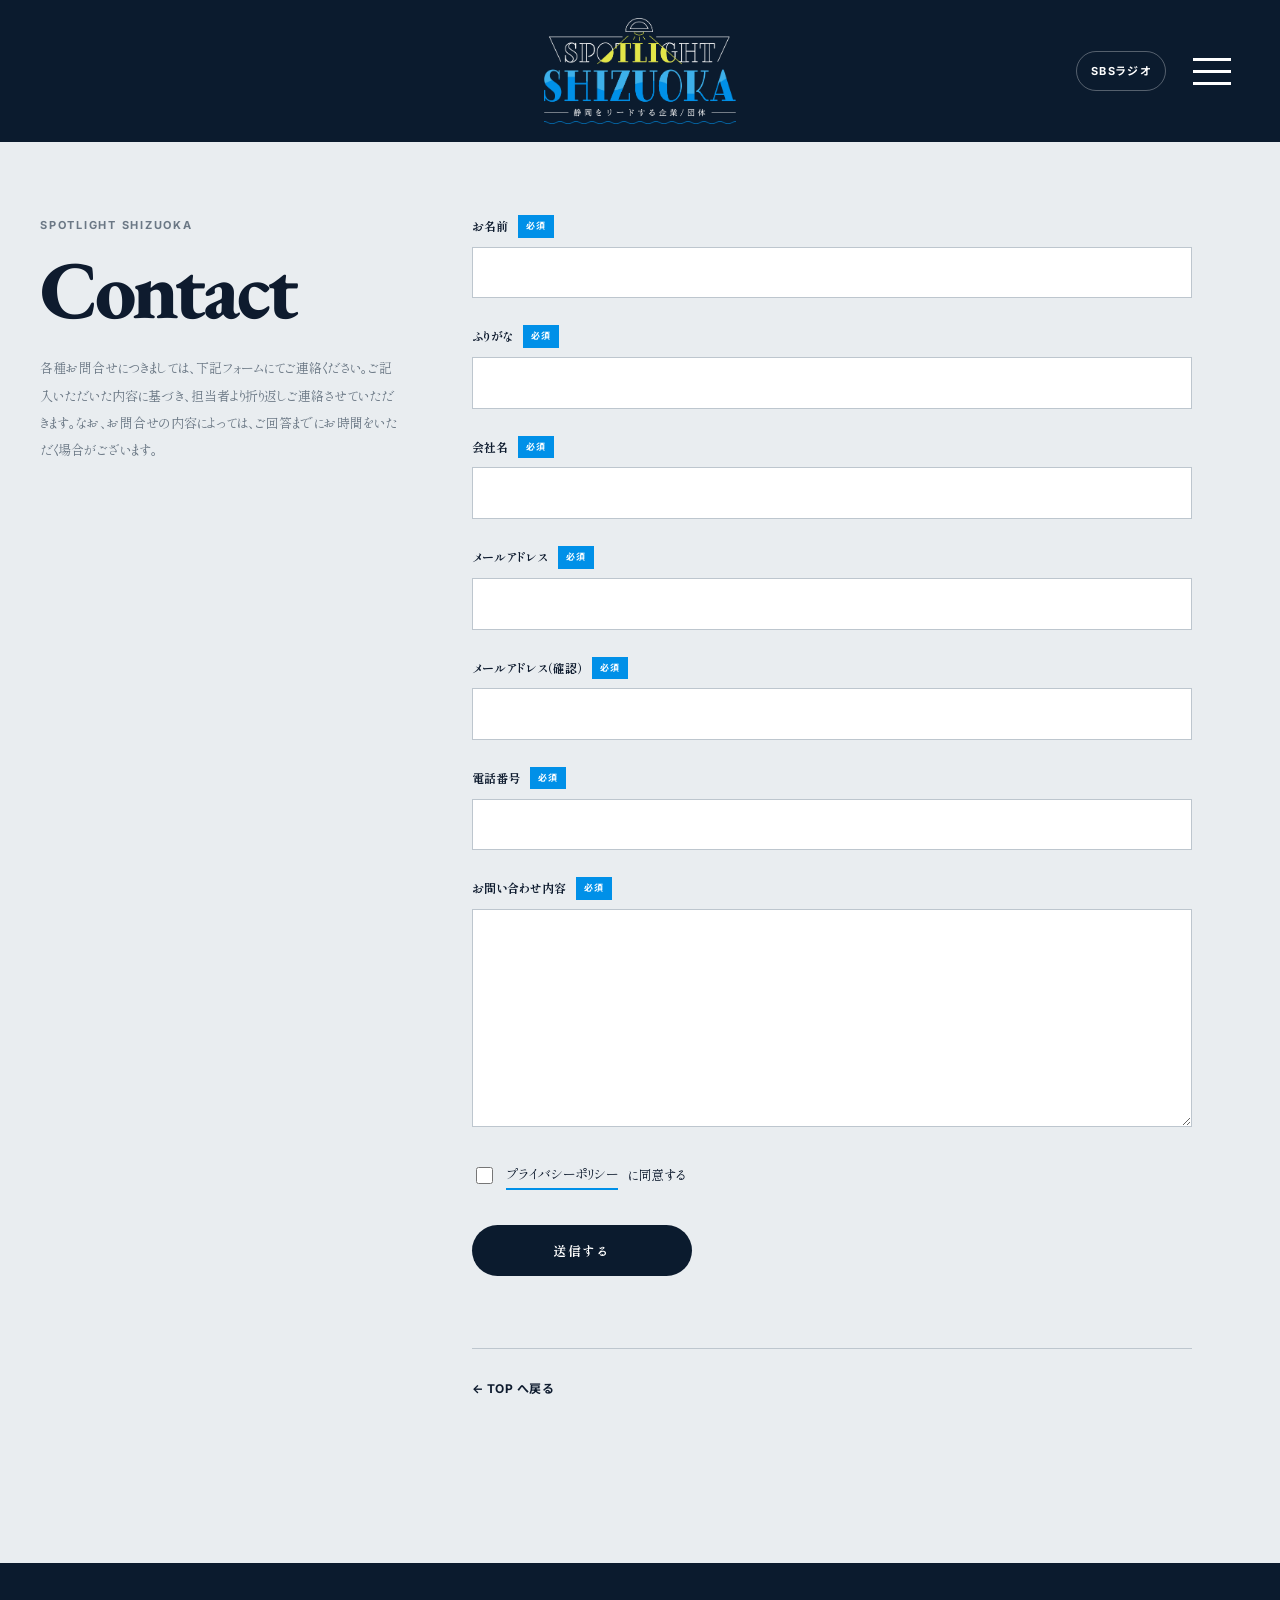
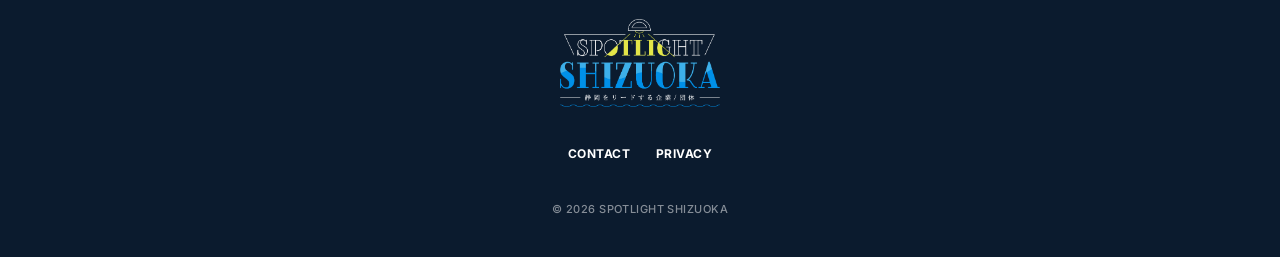
==== contact.html @ 0c70341b "Hero を「のぞいて静岡の世界へ入る」構成に刷新し、本文側のスクロール演出を追加 TOP: - 人物写真の Hero を廃し、切り抜きから覗く茶畑・富士山が全画面へ広がる   sticky Hero" ====
<!DOCTYPE html>
<html lang="ja">
<head>
<meta charset="UTF-8">
<meta name="viewport" content="width=device-width, initial-scale=1">
<title>CONTACT ｜ SPOTLIGHT SHIZUOKA</title>
<meta name="description" content="SPOTLIGHT SHIZUOKA へのお問い合わせ窓口です。">
<meta name="robots" content="noindex">
<meta property="og:type" content="website">
<meta property="og:site_name" content="SPOTLIGHT SHIZUOKA">
<meta name="theme-color" content="#0B1B2E">
<link rel="icon" href="assets/img/favicon.svg" type="image/svg+xml">

<link rel="preconnect" href="https://fonts.googleapis.com">
<link rel="preconnect" href="https://fonts.gstatic.com" crossorigin>
<link rel="stylesheet" href="https://fonts.googleapis.com/css2?family=EB+Garamond:wght@400;500;600&amp;family=Inter:wght@400;500;600&amp;family=Shippori+Mincho+B1:wght@400;500;600;700&amp;family=Noto+Sans+JP:wght@400;500&amp;display=swap">
<link rel="stylesheet" href="assets/css/style.css">
</head>
<body>
<a class="c-skip-link" href="#main">本文へスキップ</a>

<header class="l-header" id="js-header">
  <div class="l-header__inner">
    <p class="l-header__logo">
      <a href="index.html"><img src="assets/img/logo.png" alt="SPOTLIGHT SHIZUOKA" width="1034" height="569"></a>
    </p>

    <div class="l-header__end">
      <p class="l-header__station">
        <a href="https://www.at-s.com/sbsradio/" target="_blank" rel="noopener noreferrer">SBSラジオ</a>
      </p>
    </div>
  </div>
</header>

<main class="l-main" id="main">
  <div class="p-page l-container">
    <header class="p-page__head">
      <p class="p-page__kicker">SPOTLIGHT SHIZUOKA</p>
      <h1 class="p-page__title">Contact</h1>
      <p class="p-page__lead">各種お問合せにつきましては、下記フォームにてご連絡ください。ご記入いただいた内容に基づき、担当者より折り返しご連絡させていただきます。なお、お問合せの内容によっては、ご回答までにお時間をいただく場合がございます。</p>
    </header>

    <div class="p-page__body">
      <!-- ★送信先が未設定。決まり次第 action / method を入れる -->
      <form class="c-form" novalidate>
        <div class="c-form__row">
          <label class="c-form__label" for="f-name">お名前<span class="c-form__req">必須</span></label>
          <input class="c-form__input" id="f-name" name="name" type="text" autocomplete="name" required>
        </div>

        <div class="c-form__row">
          <label class="c-form__label" for="f-kana">ふりがな<span class="c-form__req">必須</span></label>
          <input class="c-form__input" id="f-kana" name="kana" type="text" required>
        </div>

        <div class="c-form__row">
          <label class="c-form__label" for="f-company">会社名<span class="c-form__req">必須</span></label>
          <input class="c-form__input" id="f-company" name="company" type="text" autocomplete="organization" required>
        </div>

        <div class="c-form__row">
          <label class="c-form__label" for="f-email">メールアドレス<span class="c-form__req">必須</span></label>
          <input class="c-form__input" id="f-email" name="email" type="email" autocomplete="email" required>
        </div>

        <div class="c-form__row">
          <label class="c-form__label" for="f-email2">メールアドレス（確認）<span class="c-form__req">必須</span></label>
          <input class="c-form__input" id="f-email2" name="email_confirm" type="email" required>
        </div>

        <div class="c-form__row">
          <label class="c-form__label" for="f-tel">電話番号<span class="c-form__req">必須</span></label>
          <input class="c-form__input" id="f-tel" name="tel" type="tel" autocomplete="tel" required>
        </div>

        <div class="c-form__row">
          <label class="c-form__label" for="f-body">お問い合わせ内容<span class="c-form__req">必須</span></label>
          <textarea class="c-form__input c-form__input--area" id="f-body" name="body" rows="8" required></textarea>
        </div>

        <p class="c-form__consent">
          <label>
            <input type="checkbox" name="agree" required>
            <a class="p-page__link" href="privacy.html">プライバシーポリシー</a>に同意する
          </label>
        </p>

        <p class="c-form__submit">
          <button type="submit">送信する</button>
        </p>
      </form>

      <p class="p-page__back"><a href="index.html">← TOP へ戻る</a></p>
    </div>
  </div>
</main>

<footer class="l-footer">
  <div class="l-container l-footer__inner">
    <p class="l-footer__logo"><img src="assets/img/logo.png" alt="SPOTLIGHT SHIZUOKA" width="1034" height="569"></p>
    <nav class="l-footer__nav" aria-label="フッター">
      <ul>
        <li><a href="contact.html">CONTACT</a></li>
        <li><a href="privacy.html">PRIVACY</a></li>
      </ul>
    </nav>
    <p class="l-footer__copy">&copy; 2026 SPOTLIGHT SHIZUOKA</p>
  </div>
</footer>

<script src="data/entries.js" defer></script>
<script src="assets/js/main.js" defer></script>
</body>
</html>
---- assets/css/style.css ----
@charset "UTF-8";
/* ==========================================================================
   栃木未来リーダーズ — style.css
   FLOCSS: Foundation → Layout → Object(Component / Project / Utility)
   ※ 分割ビルドに移す場合は各レイヤーのコメント単位で切り出してください。
   ========================================================================== */


/* ==========================================================================
   #Foundation
   ========================================================================== */

/* --------------------------------------------------------------
   Foundation / variable
   -------------------------------------------------------------- */
:root {
  /* color — ロゴの3色（ブルー2種＋ライム）が基準。地は青みを含んだグレー */
  --color-bg: #E9EDF0;
  --color-ink: #0E1B2E;
  --color-sub: #6B7885;
  --color-line: #D3DAE0;
  --color-line-strong: #BDC6CE;

  --color-blue: #0090E8;        /* ロゴ濃。主役の差し色 */
  --color-blue-light: #3DB0EA;  /* ロゴ淡。濃地の上で使う */
  --color-blue-deep: #0A4E86;   /* イントロの帯 */
  --color-navy: #0B1B2E;        /* ヘッダー・フッター・ドロワーの地 */
  --color-lime: #E3E648;        /* ロゴのライム。スポット演出とキッカーだけ */

  --color-black: #0B1B2E;
  --color-white: #FFFFFF;

  /* group color — 画像読み込み前の下地にだけ使う。JS が inline style で渡す */
  --group-color: #C4C4C4;

  /* typography — ロゴがセリフなので、本文も明朝で通す。
     ゴシックは小さなラベルとボタンにだけ使う */
  --font-serif: "Shippori Mincho B1", "Yu Mincho", "YuMincho", "Hiragino Mincho ProN", serif;
  --font-display: "EB Garamond", "Times New Roman", serif;
  --font-ui: "Inter", "Noto Sans JP", "Hiragino Kaku Gothic ProN", sans-serif;
  --font-sans: var(--font-serif);

  /* layout */
  --header-height: 142px;
  --container-max: 1440px;
  --container-pad: 40px;
  --group-gap: 64px;
  --card-gap: 44px;

  /* ヘッダーは黒地なので文字・線は白で通す */
  --header-ink: #FFFFFF;

  /* motion */
  --ease: cubic-bezier(.22, .61, .36, 1);
  --dur: .4s;
}

@media (max-width: 900px) {
  :root {
    --container-pad: 20px;
    --header-height: 96px;
    --group-gap: 48px;
    --card-gap: 36px;
  }
}

/* --------------------------------------------------------------
   Foundation / reset
   -------------------------------------------------------------- */
*,
*::before,
*::after {
  box-sizing: border-box;
}

html {
  -webkit-text-size-adjust: 100%;
  text-size-adjust: 100%;
  scroll-behavior: smooth;
  scroll-padding-top: var(--header-height);
}

body,
h1, h2, h3, h4, h5, h6,
p, figure, ul, ol, dl, dd {
  margin: 0;
}

ul, ol {
  padding: 0;
  list-style: none;
}

img, svg {
  display: block;
  max-width: 100%;
  height: auto;
}

a {
  color: inherit;
  text-decoration: none;
}

/* --------------------------------------------------------------
   Foundation / base
   -------------------------------------------------------------- */
body {
  background-color: var(--color-bg);
  color: var(--color-ink);
  font-family: var(--font-serif);
  font-size: 15px;
  font-weight: 400;
  line-height: 2.05;
  font-feature-settings: "palt";
  overflow-x: hidden;
}

:focus-visible {
  outline: 2px solid var(--color-ink);
  outline-offset: 3px;
}


/* ==========================================================================
   #Layout
   ========================================================================== */

/* --------------------------------------------------------------
   Layout / container
   -------------------------------------------------------------- */
.l-container {
  max-width: var(--container-max);
  margin-inline: auto;
  padding-inline: var(--container-pad);
}

/* --------------------------------------------------------------
   Layout / header
   -------------------------------------------------------------- */
/* ロゴが濃色地前提の抜き（黄＋青）なので、ヘッダーはネイビーで通す */
.l-header {
  position: sticky;
  top: 0;
  z-index: 60;
  height: var(--header-height);
  color: var(--header-ink);
  background-color: var(--color-navy);
  transition: height .5s var(--ease), background-color var(--dur) var(--ease), color var(--dur) var(--ease);
}

/* ロゴを中央に置くため、左右に同じ 1fr を確保した3分割にする */
.l-header__inner {
  display: grid;
  grid-template-columns: 1fr auto 1fr;
  align-items: center;
  gap: 20px;
  height: 100%;
  padding-inline: var(--container-pad);
}

.l-header__logo {
  grid-column: 2;
  justify-self: center;
}

/* 右端は放送局とハンバーガー（main.js がここに差し込む） */
.l-header__end {
  grid-column: 3;
  justify-self: end;
  display: flex;
  align-items: center;
  gap: 18px;
}

.l-header__station a {
  display: inline-block;
  padding: 8px 14px;
  border: 1px solid rgba(255, 255, 255, .3);
  border-radius: 999px;
  font-family: var(--font-ui);
  font-size: 11px;
  font-weight: 700;
  letter-spacing: .12em;
  transition: border-color var(--dur) var(--ease), color var(--dur) var(--ease);
}

.l-header__station a:hover {
  border-color: var(--color-lime);
  color: var(--color-lime);
}

@media (max-width: 900px) {
  /* 狭い幅ではドロワーに寄せる */
  .l-header__station {
    display: none;
  }
}

.l-header__logo img {
  width: auto;
  height: 106px;
  transition: height .5s var(--ease);
}

@media (max-width: 900px) {
  .l-header__logo img {
    height: 66px;
  }
}

/* --------------------------------------------------------------
   Layout / footer
   -------------------------------------------------------------- */
/* ヘッダーと同じくロゴを読ませるためネイビー地にする */
.l-footer {
  margin-top: 72px;
  padding-block: 56px 36px;
  background-color: var(--color-navy);
  color: var(--color-white);
}

.l-footer__inner {
  display: grid;
  gap: 30px;
  justify-items: center;
  text-align: center;
}

.l-footer__station a {
  font-family: var(--font-ui);
  font-size: 12px;
  font-weight: 700;
  letter-spacing: .16em;
  color: var(--color-lime);
}

.l-footer__logo img {
  width: auto;
  height: 88px;
}

.l-footer__nav ul {
  display: flex;
  flex-wrap: wrap;
  justify-content: center;
  gap: 26px;
}

.l-footer__nav a {
  font-family: var(--font-ui);
  font-size: 12px;
  font-weight: 700;
  letter-spacing: .04em;
  padding-block: 4px;
  border-bottom: 2px solid transparent;
  transition: border-color var(--dur) var(--ease);
}

.l-footer__nav a:hover {
  border-bottom-color: var(--color-blue-light);
}

.l-footer__copy {
  font-family: var(--font-ui);
  font-size: 11px;
  font-weight: 500;
  letter-spacing: .04em;
  color: rgba(255, 255, 255, .5);
}


/* ==========================================================================
   #Object / Component
   ========================================================================== */

/* --------------------------------------------------------------
   Component / skip link
   -------------------------------------------------------------- */
.c-skip-link {
  position: absolute;
  left: 12px;
  top: -60px;
  z-index: 100;
  padding: 10px 18px;
  background-color: var(--color-lime);
  color: var(--color-navy);
  font-size: 12px;
  font-weight: 700;
  transition: top var(--dur) var(--ease);
}

.c-skip-link:focus {
  top: 12px;
}

/* --------------------------------------------------------------
   Component / error（データを読めなかったときだけ出る）
   -------------------------------------------------------------- */
.c-error {
  padding: 40px var(--container-pad);
  font-size: 13px;
  color: var(--color-sub);
}

/* --------------------------------------------------------------
   Component / marquee（記事の連続した写真。main.js が組み立てる）
   同じ並びを2周ぶん敷いて -50% 送り、途切れずに流し続ける
   -------------------------------------------------------------- */
.c-marquee {
  margin-top: 44px;
  overflow: hidden;
}

.c-marquee__track {
  display: flex;
  width: max-content;
  animation: c-marquee-slide var(--marquee-duration, 30s) linear infinite;
}

.c-marquee__item {
  flex: 0 0 auto;
  /* 幅は main.js が「1画面に何枚見せるか」から計算して渡す */
  width: var(--marquee-item, 200px);
  background-color: var(--color-line);
}

.c-marquee__item img {
  width: 100%;
  aspect-ratio: 3 / 2;
  object-fit: cover;
}

@keyframes c-marquee-slide {
  from { transform: translateX(0); }
  to { transform: translateX(-50%); }
}

/* --------------------------------------------------------------
   Component / form（お問い合わせ。下層ページのトーンに合わせる）
   -------------------------------------------------------------- */
.c-form__row {
  display: grid;
  gap: 8px;
  margin-bottom: 26px;
}

.c-form__label {
  display: flex;
  align-items: center;
  gap: 10px;
  font-size: 12px;
  font-weight: 700;
}

.c-form__req {
  padding: 2px 8px;
  background-color: var(--color-blue);
  color: var(--color-white);
  font-family: var(--font-ui);
  font-size: 9px;
  font-weight: 700;
  letter-spacing: .1em;
}

.c-form__input {
  width: 100%;
  padding: 13px 14px;
  border: 1px solid var(--color-line-strong);
  border-radius: 0;
  background-color: var(--color-white);
  color: inherit;
  font-family: inherit;
  font-size: 14px;
  line-height: 1.7;
  transition: border-color var(--dur) var(--ease);
}

.c-form__input:focus {
  border-color: var(--color-blue);
  outline: none;
}

.c-form__input--area {
  resize: vertical;
}

.c-form__consent {
  margin-top: 34px;
  font-size: 13px;
}

.c-form__consent label {
  display: inline-flex;
  align-items: center;
  gap: 10px;
  cursor: pointer;
}

.c-form__consent input {
  width: 17px;
  height: 17px;
  accent-color: var(--color-blue);
}

.c-form__submit {
  margin-top: 32px;
}

.c-form__submit button {
  min-width: 220px;
  padding: 16px 40px;
  border: 0;
  border-radius: 999px;
  background-color: var(--color-navy);
  color: var(--color-white);
  font-family: inherit;
  font-size: 13px;
  font-weight: 700;
  letter-spacing: .1em;
  cursor: pointer;
  transition: background-color var(--dur) var(--ease);
}

.c-form__submit button:hover {
  background-color: var(--color-blue);
}

/* --------------------------------------------------------------
   Component / hamburger（main.js がヘッダーに差し込む）
   -------------------------------------------------------------- */
.c-hamburger {
  display: flex;
  flex-direction: column;
  align-items: center;
  justify-content: center;
  gap: 9px;
  width: 56px;
  height: 56px;
  padding: 0;
  border: 0;
  background: none;
  color: inherit;
  cursor: pointer;
  -webkit-appearance: none;
  appearance: none;
}

.c-hamburger__line {
  display: block;
  width: 38px;
  height: 3px;
  background-color: currentColor;
  transition: transform var(--dur) var(--ease), opacity var(--dur) var(--ease);
}

/* 3本のうち上下を交差させ、中央を消して × にする */
.c-hamburger.is-active {
  color: var(--color-white);
}

.c-hamburger.is-active .c-hamburger__line--top {
  transform: translateY(12px) rotate(45deg);
}

.c-hamburger.is-active .c-hamburger__line--middle {
  opacity: 0;
}

.c-hamburger.is-active .c-hamburger__line--bottom {
  transform: translateY(-12px) rotate(-45deg);
}

/* --------------------------------------------------------------
   Component / drawer（ハンバーガーで開くメニュー）
   -------------------------------------------------------------- */
.c-drawer {
  position: fixed;
  inset: 0;
  z-index: 50;
  visibility: hidden;
  opacity: 0;
  overflow-y: auto;
  overscroll-behavior: contain;
  padding: calc(var(--header-height) + 56px) var(--container-pad) 80px;
  background-color: var(--color-navy);
  color: var(--color-white);
  transition: opacity var(--dur) var(--ease), visibility var(--dur) var(--ease);
}

.c-drawer.is-open {
  visibility: visible;
  opacity: 1;
}

.c-drawer__inner {
  max-width: var(--container-max);
  margin-inline: auto;
}

.c-drawer__section + .c-drawer__section {
  margin-top: 64px;
  padding-top: 48px;
  border-top: 1px solid rgba(255, 255, 255, .18);
}

.c-drawer__label {
  margin-bottom: 24px;
  font-family: var(--font-ui);
  font-size: 11px;
  font-weight: 700;
  letter-spacing: .16em;
  color: var(--color-blue-light);
}

.c-drawer__menu {
  display: flex;
  flex-wrap: wrap;
  gap: 4px 56px;
}

.c-drawer__menu a {
  display: inline-block;
  font-family: var(--font-display);
  font-size: clamp(28px, 4vw, 54px);
  font-weight: 800;
  letter-spacing: -.02em;
  line-height: 1.25;
  transition: color var(--dur) var(--ease);
}

.c-drawer__menu a:hover {
  color: var(--color-blue-light);
}

.c-drawer__list {
  display: grid;
  grid-template-columns: repeat(auto-fill, minmax(260px, 1fr));
  column-gap: 44px;
}

.c-drawer__link {
  display: block;
  padding: 14px 0;
  border-bottom: 1px solid rgba(255, 255, 255, .14);
}

.c-drawer__company {
  display: block;
  font-size: 11px;
  font-weight: 400;
  line-height: 1.7;
  color: rgba(255, 255, 255, .55);
}

.c-drawer__person {
  display: block;
  margin-top: 2px;
  font-size: 16px;
  font-weight: 700;
  transition: color var(--dur) var(--ease);
}

.c-drawer__link:hover .c-drawer__person,
.c-drawer__link:focus-visible .c-drawer__person {
  color: var(--color-blue-light);
}

/* ドロワーを開いている間は背面を固定する */
.is-drawer-open {
  overflow: hidden;
}

/* --------------------------------------------------------------
   Component / typeband（背景に敷く大きな英字）
   主役にしない。濃紺の細い輪郭だけで、誌面のアクセントとして置く。
   スクロール量は main.js が --typeband-shift へ渡す
   -------------------------------------------------------------- */
.c-typeband {
  overflow: hidden;
  pointer-events: none;
  -webkit-user-select: none;
  user-select: none;
}

.c-typeband__text {
  width: max-content;
  margin: 0;
  white-space: nowrap;
  font-family: var(--font-display);
  font-size: clamp(80px, 15vw, 220px);
  font-weight: 500;
  line-height: .9;
  letter-spacing: .02em;
  margin-left: -3vw;   /* 端で見切れるところから始めて、誌面の一部に見せる */
  color: transparent;
  -webkit-text-stroke: 1px rgba(11, 27, 46, .10);
  transform: translateX(var(--typeband-shift, 0px));
  will-change: transform;
}

/* セクションの切り替わりに置く帯 */
.c-typeband--divider {
  margin-top: 10vh;
  padding-block: 2vh;
}

.c-typeband--divider .c-typeband__text {
  font-size: clamp(60px, 11vw, 160px);
}

/* --------------------------------------------------------------
   Component / card（VOICE のカード）
   写真と企業ロゴを重ねて置き、ホバーで入れ替える。
   ・通常のカード … 既定はロゴ、ホバーで顔
   ・各グループの先頭（--lead）… 既定は顔、ホバーでロゴ
   -------------------------------------------------------------- */
/* 先頭カードはリストの外に置くため、行頭記号を明示的に消す */
.c-card {
  list-style: none;
}

.c-card__link {
  display: block;
}

.c-card__img {
  position: relative;
  overflow: hidden;
  aspect-ratio: 3 / 4;
  background-color: var(--color-white);
}

.c-card__photo,
.c-card__logo {
  position: absolute;
  inset: 0;
  transition: opacity .55s var(--ease);
}

/* 枠より少し高く取り、枠の中だけで上下させる（--parallax-shift は
   main.js が親セクションへ配る。JS が動かなければ既定値のまま止まる） */
.c-card__photo img {
  width: 100%;
  height: 112%;
  object-fit: cover;
  object-position: top;
  transform: translateY(var(--parallax-shift, -3%));
}

/* ロゴ面。素材ごとに地色が焼き込まれているので、
   小さく・同じ光学サイズに揃えて「印」として見せる */
.c-card__logo {
  display: grid;
  place-items: center;
  padding: 9% 7%;
  background-color: var(--color-white);
  box-shadow: inset 0 0 0 1px var(--color-line);
}

/* 素材ごとに縦横比も地色もばらつくので、幅・高さの両方を小さく縛って
   「同じくらいの大きさの印」に見えるところまで落とす */
.c-card__logo img {
  max-width: 96%;
  max-height: 72%;
  width: auto;
  object-fit: contain;
  transition: transform .55s var(--ease);
}

.c-card__link:hover .c-card__logo img {
  transform: scale(1.03);
}

/* 既定：通常カードはロゴ、先頭カードは顔 */
.c-card__photo { opacity: 0; }
.c-card__logo { opacity: 1; }

.c-card--lead .c-card__photo { opacity: 1; }
.c-card--lead .c-card__logo { opacity: 0; }

/* ホバーで入れ替える */
.c-card__link:hover .c-card__photo,
.c-card__link:focus-visible .c-card__photo { opacity: 1; }

.c-card__link:hover .c-card__logo,
.c-card__link:focus-visible .c-card__logo { opacity: 0; }

.c-card--lead .c-card__link:hover .c-card__photo,
.c-card--lead .c-card__link:focus-visible .c-card__photo { opacity: 0; }

.c-card--lead .c-card__link:hover .c-card__logo,
.c-card--lead .c-card__link:focus-visible .c-card__logo { opacity: 1; }

.c-card__more {
  position: absolute;
  right: 12px;
  bottom: 12px;
  z-index: 1;
  padding: 6px 12px;
  background-color: rgba(11, 27, 46, .78);
  color: var(--color-white);
  font-family: var(--font-ui);
  font-size: 9px;
  font-weight: 500;
  letter-spacing: .16em;
  transition: background-color var(--dur) var(--ease);
}

.c-card__link:hover .c-card__more {
  background-color: var(--color-navy);
}

.c-card__info {
  padding-top: 18px;
}

.c-card__en {
  font-family: var(--font-display);
  font-size: clamp(16px, 2.5svh, 26px);
  font-weight: 500;
  line-height: 1.18;
  letter-spacing: .01em;
  color: var(--color-ink);
}

.c-card__jp {
  margin-top: 6px;
  font-size: clamp(15px, 2svh, 19px);
  font-weight: 500;
  line-height: 1.6;
  letter-spacing: .04em;
}

.c-card__job {
  margin-top: 8px;
  font-family: var(--font-ui);
  font-size: 10.5px;
  font-weight: 400;
  line-height: 1.9;
  letter-spacing: .08em;
  color: var(--color-sub);
}

/* --------------------------------------------------------------
   Component / form（お問い合わせ。下層ページのトーンに合わせる）
   -------------------------------------------------------------- */
.c-form__row {
  display: grid;
  gap: 8px;
  margin-bottom: 26px;
}

.c-form__label {
  display: flex;
  align-items: center;
  gap: 10px;
  font-size: 12px;
  font-weight: 700;
}

.c-form__req {
  padding: 2px 8px;
  background-color: var(--color-blue);
  color: var(--color-white);
  font-family: var(--font-ui);
  font-size: 9px;
  font-weight: 700;
  letter-spacing: .1em;
}

.c-form__input {
  width: 100%;
  padding: 13px 14px;
  border: 1px solid var(--color-line-strong);
  border-radius: 0;
  background-color: var(--color-white);
  color: inherit;
  font-family: inherit;
  font-size: 14px;
  line-height: 1.7;
  transition: border-color var(--dur) var(--ease);
}

.c-form__input:focus {
  border-color: var(--color-blue);
  outline: none;
}

.c-form__input--area {
  resize: vertical;
}

.c-form__consent {
  margin-top: 34px;
  font-size: 13px;
}

.c-form__consent label {
  display: inline-flex;
  align-items: center;
  gap: 10px;
  cursor: pointer;
}

.c-form__consent input {
  width: 17px;
  height: 17px;
  accent-color: var(--color-blue);
}

.c-form__submit {
  margin-top: 32px;
}

.c-form__submit button {
  min-width: 220px;
  padding: 16px 40px;
  border: 0;
  border-radius: 999px;
  background-color: var(--color-navy);
  color: var(--color-white);
  font-family: inherit;
  font-size: 13px;
  font-weight: 700;
  letter-spacing: .1em;
  cursor: pointer;
  transition: background-color var(--dur) var(--ease);
}

.c-form__submit button:hover {
  background-color: var(--color-blue);
}

/* --------------------------------------------------------------
   Component / hamburger（main.js がヘッダーに差し込む）
   -------------------------------------------------------------- */
.c-hamburger {
  display: flex;
  flex-direction: column;
  align-items: center;
  justify-content: center;
  gap: 9px;
  width: 56px;
  height: 56px;
  padding: 0;
  border: 0;
  background: none;
  color: inherit;
  cursor: pointer;
  -webkit-appearance: none;
  appearance: none;
}

.c-hamburger__line {
  display: block;
  width: 38px;
  height: 3px;
  background-color: currentColor;
  transition: transform var(--dur) var(--ease), opacity var(--dur) var(--ease);
}

/* 3本のうち上下を交差させ、中央を消して × にする */
.c-hamburger.is-active {
  color: var(--color-white);
}

.c-hamburger.is-active .c-hamburger__line--top {
  transform: translateY(12px) rotate(45deg);
}

.c-hamburger.is-active .c-hamburger__line--middle {
  opacity: 0;
}

.c-hamburger.is-active .c-hamburger__line--bottom {
  transform: translateY(-12px) rotate(-45deg);
}

/* --------------------------------------------------------------
   Component / drawer（ハンバーガーで開くメニュー）
   -------------------------------------------------------------- */
.c-drawer {
  position: fixed;
  inset: 0;
  z-index: 50;
  visibility: hidden;
  opacity: 0;
  overflow-y: auto;
  overscroll-behavior: contain;
  padding: calc(var(--header-height) + 56px) var(--container-pad) 80px;
  background-color: var(--color-navy);
  color: var(--color-white);
  transition: opacity var(--dur) var(--ease), visibility var(--dur) var(--ease);
}

.c-drawer.is-open {
  visibility: visible;
  opacity: 1;
}

.c-drawer__inner {
  max-width: var(--container-max);
  margin-inline: auto;
}

.c-drawer__section + .c-drawer__section {
  margin-top: 64px;
  padding-top: 48px;
  border-top: 1px solid rgba(255, 255, 255, .18);
}

.c-drawer__label {
  margin-bottom: 24px;
  font-family: var(--font-ui);
  font-size: 11px;
  font-weight: 700;
  letter-spacing: .16em;
  color: var(--color-blue-light);
}

.c-drawer__menu {
  display: flex;
  flex-wrap: wrap;
  gap: 4px 56px;
}

.c-drawer__menu a {
  display: inline-block;
  font-family: var(--font-display);
  font-size: clamp(28px, 4vw, 54px);
  font-weight: 800;
  letter-spacing: -.02em;
  line-height: 1.25;
  transition: color var(--dur) var(--ease);
}

.c-drawer__menu a:hover {
  color: var(--color-blue-light);
}

.c-drawer__list {
  display: grid;
  grid-template-columns: repeat(auto-fill, minmax(260px, 1fr));
  column-gap: 44px;
}

.c-drawer__link {
  display: block;
  padding: 14px 0;
  border-bottom: 1px solid rgba(255, 255, 255, .14);
}

.c-drawer__company {
  display: block;
  font-size: 11px;
  font-weight: 400;
  line-height: 1.7;
  color: rgba(255, 255, 255, .55);
}

.c-drawer__person {
  display: block;
  margin-top: 2px;
  font-size: 16px;
  font-weight: 700;
  transition: color var(--dur) var(--ease);
}

.c-drawer__link:hover .c-drawer__person,
.c-drawer__link:focus-visible .c-drawer__person {
  color: var(--color-blue-light);
}

/* ドロワーを開いている間は背面を固定する */
.is-drawer-open {
  overflow: hidden;
}

/* --------------------------------------------------------------
   Project / opening hero（TOP）
   誌面に空けた切り抜きから静岡の風景が覗き、スクロールでその中へ入る。

   ・基準は「演出なしでも読める縦積み」。
   ・JS が使える環境（html.has-js）だけ sticky の演出用配置へ切り替える。
   ・GSAP を読めなかった / モーション低減のときは
     main.js が .is-static を付けて基準の縦積みへ戻す。
   ・調整値は下の :root にまとめてある。
   -------------------------------------------------------------- */
:root {
  --opening-scroll-length: 240svh;  /* Hero 全体のスクロール距離 */
  --opening-side: 6vw;              /* Hero の左右余白 */
  --opening-intro-width: min(34vw, 500px);
  --opening-window-width: 48vw;
  --opening-window-height: 54svh;
  --opening-window-border: 1px;
  --opening-image-scale: 1.24;      /* 初期の拡大率。CSS と JS で揃える */
  --opening-image-veil: .12;        /* 写真に常時かけるネイビー。地の色に馴染ませる */
  --opening-overlay-opacity: .58;   /* 最終盤の覆い。JS の overlayOpacity と揃える */
}

/* ---- 基準（演出なし）。上から順に読める縦積み ---- */
.opening-hero {
  position: relative;
}

.opening-hero__intro {
  max-width: var(--container-max);
  margin-inline: auto;
  padding: 9vh var(--container-pad) 6vh;
}

.opening-hero__eyebrow {
  font-family: var(--font-ui);
  font-size: 11px;
  font-weight: 700;
  letter-spacing: .18em;
  color: var(--color-blue);
}

.opening-hero__title {
  margin-top: 26px;
  font-size: clamp(38px, 4.2vw, 68px);
  font-weight: 600;
  line-height: 1.3;
  letter-spacing: .02em;
}

.opening-hero__description {
  max-width: 520px;
  margin-top: 30px;
  padding-top: 24px;
  border-top: 1px solid var(--color-line-strong);
  font-family: var(--font-ui);
  font-size: 13px;
  font-weight: 400;
  line-height: 2.1;
  color: var(--color-sub);
}

/* 切り抜き。演出時はここが 100svh まで広がって全画面の風景になる */
.opening-window {
  position: relative;
  overflow: hidden;
  height: 56svh;
  margin-inline: var(--container-pad);
  border: var(--opening-window-border) solid var(--color-line-strong);
  border-radius: 0;
  background-color: var(--color-navy);
}

.opening-window__visual {
  width: 100%;
  height: 100%;
}

/* 端に薄く影を落として、写真の上でも小さな文字を読めるようにする。
   全体に薄いネイビーを重ね、ページの地の色（濃紺・霞グレー）へ寄せる */
.opening-window__visual::after {
  content: "";
  position: absolute;
  inset: 0;
  pointer-events: none;
  background-color: rgba(11, 27, 46, var(--opening-image-veil));
  background-image: linear-gradient(180deg,
    rgba(11, 27, 46, .34) 0%,
    rgba(11, 27, 46, 0) 24%,
    rgba(11, 27, 46, 0) 70%,
    rgba(11, 27, 46, .42) 100%);
}

.opening-window__image {
  display: block;
  width: 100%;
  height: 100%;
  object-fit: cover;
  object-position: center 44%;
  transform: scale(var(--opening-image-scale));
  transform-origin: center center;
  will-change: transform;
}

/* 情報の断片・SCROLL・ネイビーの覆いは演出時にだけ出す */
.opening-window__fragments,
.opening-hero__scroll,
.opening-hero__overlay {
  display: none;
}

/* コンセプト文。基準ではページ唯一の濃い面として置く */
.opening-hero__concept {
  margin-top: 8vh;
  padding: 12vh var(--container-pad);
  background-color: var(--color-navy);
  color: var(--color-white);
  text-align: center;
}

.opening-hero__concept-label {
  font-family: var(--font-display);
  font-size: clamp(11px, 1.1vw, 14px);
  font-weight: 700;
  letter-spacing: .14em;
  color: var(--color-lime);
}

.opening-hero__concept-title {
  margin-top: 34px;
  font-size: clamp(18px, 2.1vw, 30px);
  font-weight: 400;
  line-height: 2.3;
  letter-spacing: .06em;
}

.opening-hero__concept-body {
  margin-top: 30px;
  font-family: var(--font-display);
  font-size: clamp(11px, 1vw, 13px);
  font-weight: 500;
  line-height: 2;
  letter-spacing: .04em;
  color: rgba(255, 255, 255, .62);
}

/* ---- 演出用の配置（JS が使える環境だけ）---- */
/* ヘッダーのぶん引き上げ、最初の1画面から sticky を効かせる。
   ヘッダー（z-index 60）は Hero の上に重なる */
.has-js .opening-hero {
  min-height: var(--opening-scroll-length);
  margin-top: calc(var(--header-height) * -1);
}

.has-js .opening-hero__sticky {
  position: sticky;
  top: 0;
  overflow: hidden;
  width: 100%;
  height: 100vh;          /* 古い Safari 向けの控え */
  height: 100svh;
  background-color: var(--color-bg);
}

/* ヘッダーが上を覆うので、その下の残りを基準に中央へ置く */
.has-js .opening-hero__intro {
  position: absolute;
  top: calc(50% + var(--header-height) / 2);
  left: var(--opening-side);
  z-index: 4;
  width: var(--opening-intro-width);
  max-width: none;
  margin-inline: 0;
  padding: 0;
  transform: translateY(-50%);
}

.has-js .opening-window {
  position: absolute;
  top: 50%;
  right: var(--opening-side);
  z-index: 2;
  width: var(--opening-window-width);
  height: var(--opening-window-height);
  margin-inline: 0;
  border-color: var(--color-line);
  transform: translateY(-50%);
  will-change: width, height, transform;
}

/* ロゴを写真へ刷り込む（multiply）ので、ここでは重ね合わせの文脈を作らない。
   z-index は付けず、DOM 順で写真の上に出す */
.has-js .opening-window__fragments {
  display: block;
  position: absolute;
  inset: 0;
  pointer-events: none;
}

.opening-fragment {
  position: absolute;
  font-family: var(--font-ui);
  font-size: 10px;
  font-weight: 500;
  line-height: 1.6;
  letter-spacing: .14em;
  color: rgba(255, 255, 255, .72);
}

/* 緩いグリッドに沿わせ、ロゴだけ少し規則を外す */
.opening-fragment--label { top: 24px; left: 26px; }
.opening-fragment--count { top: 24px; right: 26px; }
.opening-fragment--location { right: 26px; bottom: 24px; }

/* multiply は GSAP が動かす要素側に置く。
   img 側に置くと transform で重ね合わせが切れて白地が残る */
.opening-fragment--logo {
  bottom: 22px;
  left: 26px;
  width: 88px;
  height: 40px;
  mix-blend-mode: multiply;
}

.opening-fragment--logo-alt {
  bottom: 34px;
  left: 138px;
  width: 76px;
  height: 34px;
}

/* ロゴ素材は地色が焼き込まれているので、白地を multiply で飛ばして
   風景に刷り込まれた小さな印として置く（一覧にはしない） */
.opening-fragment--logo img {
  width: 100%;
  height: 100%;
  object-fit: contain;
  object-position: left bottom;
  filter: grayscale(1) contrast(.9);
  opacity: .5;
}

.has-js .opening-hero__scroll {
  display: flex;
  position: absolute;
  left: var(--opening-side);
  bottom: 4vh;
  z-index: 4;
  align-items: center;
  gap: 12px;
  font-family: var(--font-ui);
  font-size: 10px;
  font-weight: 700;
  letter-spacing: .22em;
  color: var(--color-sub);
}

.opening-hero__scroll-line {
  display: block;
  width: 42px;
  height: 1px;
  background-color: currentColor;
}

.has-js .opening-hero__overlay {
  display: block;
  position: absolute;
  inset: 0;
  z-index: 5;
  background-color: var(--color-navy);
  opacity: 0;
  pointer-events: none;
}

.has-js .opening-hero__concept {
  position: absolute;
  top: 50%;
  left: 50%;
  z-index: 6;
  width: min(760px, 82vw);
  margin: 0;
  padding: 0;
  background: none;
  transform: translate(-50%, -50%);
  opacity: 0;
}

/* ---- 演出を使わないときは基準の縦積みへ戻す ---- */
.opening-hero.is-static {
  min-height: auto;
  margin-top: 0;
}

.opening-hero.is-static .opening-hero__sticky {
  position: static;
  height: auto;
  overflow: visible;
  background: none;
}

.opening-hero.is-static .opening-hero__intro {
  position: static;
  width: auto;
  max-width: var(--container-max);
  margin-inline: auto;
  padding: 9vh var(--container-pad) 6vh;
  transform: none;
}

.opening-hero.is-static .opening-window {
  position: relative;
  top: auto;
  right: auto;
  width: auto;
  height: 56svh;
  margin-inline: var(--container-pad);
  transform: none;
  will-change: auto;
}

.opening-hero.is-static .opening-window__fragments,
.opening-hero.is-static .opening-hero__scroll,
.opening-hero.is-static .opening-hero__overlay {
  display: none;
}

.opening-hero.is-static .opening-hero__concept {
  position: static;
  width: auto;
  margin-top: 8vh;
  padding: 12vh var(--container-pad);
  background-color: var(--color-navy);
  transform: none;
  opacity: 1;
}

/* JS が動かない環境でも読めるよう、CSS 単独でも同じ状態にする */
@media (prefers-reduced-motion: reduce) {
  .has-js .opening-hero {
    min-height: auto;
    margin-top: 0;
  }

  .has-js .opening-hero__sticky {
    position: static;
    height: auto;
    overflow: visible;
    background: none;
  }

  .has-js .opening-hero__intro {
    position: static;
    width: auto;
    max-width: var(--container-max);
    margin-inline: auto;
    padding: 9vh var(--container-pad) 6vh;
    transform: none;
  }

  .has-js .opening-window {
    position: relative;
    top: auto;
    right: auto;
    width: auto;
    height: 56svh;
    margin-inline: var(--container-pad);
    transform: none;
    will-change: auto;
  }

  .has-js .opening-window__fragments,
  .has-js .opening-hero__scroll,
  .has-js .opening-hero__overlay {
    display: none;
  }

  .has-js .opening-hero__concept {
    position: static;
    width: auto;
    margin-top: 8vh;
    padding: 12vh var(--container-pad);
    background-color: var(--color-navy);
    transform: none;
    opacity: 1;
  }
}

@media (max-width: 900px) {
  :root {
    --opening-scroll-length: 150svh;
    --opening-side: var(--container-pad);
  }

  .opening-hero__title {
    font-size: clamp(32px, 9vw, 46px);
  }

  .opening-hero__description {
    margin-top: 22px;
    padding-top: 18px;
  }

  .has-js .opening-hero__intro {
    top: calc(var(--header-height) + 4vh);
    left: var(--opening-side);
    width: auto;
    right: var(--opening-side);
    transform: none;
  }

  .has-js .opening-window {
    top: auto;
    right: var(--opening-side);
    left: var(--opening-side);
    bottom: 8vh;
    width: auto;
    height: 36svh;
    transform: none;
  }

  /* 断片は3つまで */
  .opening-fragment--logo-alt,
  .opening-fragment--count {
    display: none;
  }

  .has-js .opening-hero__scroll {
    bottom: 3vh;
  }

  .has-js .opening-hero__concept {
    width: calc(100% - var(--container-pad) * 2);
  }

  /* 既存コンセプト文は改行位置が決まっているので、
     1行が画面幅に収まるところまで落とす */
  .opening-hero__concept-title {
    font-size: clamp(14px, 4vw, 20px);
    line-height: 2.1;
  }
}

/* --------------------------------------------------------------
   Project / featured（Hero から外した人物情報。VOICE の前に置く）
   写真と名前は main.js が data から入れ替える
   -------------------------------------------------------------- */
.p-featured {
  display: none;
  position: relative;
  padding-block: 14vh 10vh;
}

.p-featured.is-ready {
  display: block;
}

/* 背景の英字。本文より後ろに置く */
.p-featured__band {
  position: absolute;
  top: 42%;
  left: 0;
  right: 0;
  z-index: 0;
  transform: translateY(-50%);
}

.p-featured__band .c-typeband__text {
  font-size: clamp(64px, 12vw, 170px);
}

/* 見出しは写真のキャプションと下で揃える */
.p-featured__inner {
  position: relative;
  z-index: 1;
  display: grid;
  grid-template-columns: 1fr auto;
  gap: 6%;
  align-items: end;
}

.p-featured__label {
  font-family: var(--font-ui);
  font-size: 11px;
  font-weight: 700;
  letter-spacing: .22em;
  color: var(--color-blue);
}

.p-featured__title {
  margin-top: 22px;
  padding-top: 22px;
  border-top: 1px solid var(--color-line-strong);
  font-size: clamp(20px, 2.2vw, 30px);
  font-weight: 500;
  line-height: 1.7;
  letter-spacing: .04em;
}

.p-featured__visual {
  width: min(300px, 34vw);
}

/* 写真は2枚重ねて、読み込めた側と入れ替える */
.p-featured__stage {
  position: relative;
  display: block;
  aspect-ratio: 3 / 4;
  overflow: hidden;
  background-color: var(--color-line);
}

/* 写真は差し替わるので、動かすのは枠のほう。
   枠を少し高く取り、その中で上下させる */
.p-featured__frame {
  position: absolute;
  inset: 0 0 auto 0;
  height: 112%;
  opacity: 0;
  transform: translateY(var(--parallax-shift, -3%));
  transition: opacity .9s var(--ease);
}

.p-featured__frame.is-front {
  opacity: 1;
}

.p-featured__frame img {
  width: 100%;
  height: 100%;
  object-fit: cover;
  object-position: top;
}

.p-featured__caption {
  display: flex;
  flex-direction: column;
  gap: 4px;
  margin-top: 16px;
}

.p-featured__caption-name {
  font-size: 18px;
  font-weight: 500;
  letter-spacing: .04em;
}

.p-featured__caption-company {
  font-size: 11px;
  font-weight: 400;
  color: var(--color-sub);
}

@media (max-width: 900px) {
  .p-featured {
    padding-block: 10vh 8vh;
  }

  .p-featured__inner {
    grid-template-columns: 1fr;
    gap: 34px;
  }

  .p-featured__visual {
    width: min(280px, 60vw);
  }
}

/* --------------------------------------------------------------
   Project / voice（5件ずつのグループ）
   先頭の1枚を大きく立て、残り4枚は横に流すレールに入れる。
   グループごとに左右を入れ替えて、並びが単調にならないようにする
   -------------------------------------------------------------- */
/* 1グループ＝ヘッダーを除いた1画面ぶん */
.p-voice {
  display: flex;
  align-items: stretch;
  height: calc(100svh - var(--header-height));
  padding-block: 4vh;
  border-top: 1px solid var(--color-line-strong);
  overflow: hidden;
}

.p-voice__inner {
  display: flex;
  flex-direction: column;
  width: 100%;
  min-height: 0;
}

.p-voice__head {
  flex: none;
  display: flex;
  align-items: baseline;
  gap: 22px;
  margin-bottom: 3vh;
}

.p-voice__group {
  display: flex;
  align-items: baseline;
  gap: 10px;
  font-family: var(--font-display);
  font-weight: 400;
  color: var(--color-ink);
}

.p-voice__group-label {
  font-size: 11px;
  letter-spacing: .2em;
}

.p-voice__group-num {
  font-size: clamp(30px, 3.4vw, 50px);
  line-height: 1;
  letter-spacing: 0;
}

.p-voice__title {
  font-family: var(--font-display);
  font-size: clamp(22px, 2.6vw, 38px);
  font-weight: 400;
  letter-spacing: .04em;
}

/* 見出し脇の短い説明。狭い画面では出さない */
.p-voice__note {
  display: none;
}

.p-voice__range {
  font-family: var(--font-display);
  font-size: 12px;
  letter-spacing: .16em;
  color: var(--color-sub);
}

.p-voice__text {
  margin-top: 14px;
  padding-top: 16px;
  border-top: 1px solid var(--color-line-strong);
  font-size: 12px;
  font-weight: 400;
  line-height: 2;
  color: var(--color-sub);
}

/* 送りボタンは見出しの右端に小さく */
.p-voice__nav {
  display: flex;
  gap: 10px;
  margin-left: auto;
}

.p-voice__arrow {
  position: relative;
  width: 40px;
  height: 40px;
  padding: 0;
  border: 1px solid var(--color-line-strong);
  border-radius: 999px;
  background: none;
  color: inherit;
  cursor: pointer;
  transition: border-color var(--dur) var(--ease), color var(--dur) var(--ease), opacity var(--dur) var(--ease);
}

.p-voice__arrow::before {
  content: "";
  position: absolute;
  top: 50%;
  left: 50%;
  width: 8px;
  height: 8px;
  border-top: 1.5px solid currentColor;
  border-right: 1.5px solid currentColor;
}

.p-voice__arrow--prev::before { transform: translate(-40%, -50%) rotate(-135deg); }
.p-voice__arrow--next::before { transform: translate(-60%, -50%) rotate(45deg); }

.p-voice__arrow:hover:not(:disabled) {
  border-color: var(--color-blue);
  color: var(--color-blue);
}

.p-voice__arrow:disabled {
  opacity: .3;
  cursor: default;
}

/* 本体。左に大きい1枚、右にレール。残りの高さを全部使う */
.p-voice__body {
  transition: opacity .22s var(--ease);
  flex: 1 1 auto;
  min-height: 0;
  display: grid;
  grid-template-columns: auto 1fr;
  gap: 40px;
  align-items: start;
}

.p-voice__lead,
.p-voice__rail {
  min-height: 0;
}

/* 写真は全カード同じ比率(3:4)。
   1画面に収めるため、カード幅は画面の高さから決める（幅×4/3＝写真の高さ） */
.p-voice__body .c-card__img {
  aspect-ratio: 3 / 4;
}

.p-voice__lead .c-card {
  width: min(34svh, 33vw);
}

.p-voice__body.is-swapping {
  opacity: 0;
}

.p-voice__rail {
  overflow-x: auto;
  overscroll-behavior-x: contain;
  scroll-snap-type: x mandatory;
  scrollbar-width: none;
  -ms-overflow-style: none;
  /* 画面の端まで伸ばして「まだ続く」ことを見せる */
  margin-right: calc(-1 * var(--container-pad));
  padding-right: var(--container-pad);
}

.p-voice__rail::-webkit-scrollbar {
  display: none;
}

.p-voice__cards {
  display: flex;
  align-items: start;
  gap: 20px;
  /* カードが並びきる幅までは端まで散らす。溢れるときは横スクロール */
  width: max-content;
  min-width: 100%;
  justify-content: space-between;
}

.p-voice__cards > .c-card {
  flex: 0 0 auto;
  width: min(23svh, 23vw);
  scroll-snap-align: start;
}

/* 先頭カードは大きく、名前も一段大きく見せる */
.p-voice__lead .c-card__en {
  font-size: clamp(22px, 2.2vw, 34px);
}

.p-voice__lead .c-card__jp {
  font-size: 18px;
}

.p-voice__lead .c-card__info {
  padding-top: 22px;
}

/* 偶数グループは左右を入れ替える */
.p-voice--flip .p-voice__body {
  grid-template-columns: 1fr auto;
}

.p-voice--flip .p-voice__lead {
  order: 2;
}

.p-voice--flip .p-voice__rail {
  order: 1;
  margin-right: 0;
  margin-left: calc(-1 * var(--container-pad));
  padding-right: 0;
  padding-left: var(--container-pad);
  /* 右端から並べ、左へ流す */
  direction: rtl;
}

.p-voice--flip .p-voice__cards {
  direction: ltr;
}

/* PC は「左＝見出し / 右＝カード」の2カラム。
   見出しはこのセクションを読んでいる間だけ sticky で残す。
   ・sticky は overflow: hidden の中では効かないので、この幅だけ外す
   ・900px 以下は既存どおり縦積み（sticky も解除）に戻る */
@media (min-width: 901px) {
  .p-voice {
    overflow: visible;
  }

  .p-voice__inner {
    display: grid;
    grid-template-columns: minmax(190px, 19%) 1fr;
    gap: 0 5%;
    align-items: start;
    height: 100%;
  }

  .p-voice__head {
    position: sticky;
    top: calc(var(--header-height) + 48px);
    align-self: start;
    flex-direction: column;
    align-items: flex-start;
    gap: 14px;
    margin-bottom: 0;
  }

  .p-voice__note {
    display: block;
    margin-top: 6px;
  }

  .p-voice__nav {
    margin-top: 10px;
    margin-left: 0;
  }
}

@media (max-width: 900px) {
  /* 縦に積むので1画面固定は外す */
  .p-voice {
    height: auto;
    padding-block: 7vh;
  }

  .p-voice__body,
  .p-voice--flip .p-voice__body {
    grid-template-columns: 1fr;
    gap: 28px;
  }

  .p-voice__lead,
  .p-voice--flip .p-voice__lead {
    order: 0;
    max-width: 320px;
  }

  .p-voice--flip .p-voice__rail {
    order: 0;
    margin-left: calc(-1 * var(--container-pad));
    margin-right: calc(-1 * var(--container-pad));
    padding-inline: var(--container-pad);
    direction: ltr;
  }

  .p-voice__rail {
    margin-left: calc(-1 * var(--container-pad));
  }

  .p-voice__cards > .c-card {
    width: clamp(150px, 42vw, 220px);
  }
}

/* --------------------------------------------------------------
   Project / station（運営する放送局の紹介。シリーズ共通の枠）
   -------------------------------------------------------------- */
.p-station {
  margin-top: 8vh;
  padding-block: 8vh;
  background-color: var(--color-navy);
  color: var(--color-white);
}

.p-station__inner {
  display: grid;
  grid-template-columns: 1fr 1.4fr;
  gap: 40px 8%;
  align-items: start;
}

/* 放送局ロゴ。濃紺地では読めない素材なので、白の版に載せて置く */
.p-station__logo {
  display: inline-flex;
  align-items: center;
  margin-bottom: 26px;
  padding: 12px 18px;
  background-color: var(--color-white);
}

.p-station__logo img {
  width: auto;
  height: 42px;
}

.p-station__freq {
  font-family: var(--font-display);
  font-size: clamp(20px, 2.4vw, 32px);
  font-weight: 800;
  letter-spacing: -.02em;
  color: var(--color-lime);
}

.p-station__title {
  margin-top: 12px;
  font-family: var(--font-display);
  font-size: clamp(22px, 2.6vw, 36px);
  font-weight: 800;
  letter-spacing: -.02em;
}

.p-station__sub {
  margin-top: 8px;
  font-size: 12px;
  font-weight: 400;
  color: rgba(255, 255, 255, .6);
}

.p-station__link {
  margin-top: 22px;
  font-family: var(--font-ui);
  font-size: 12px;
  font-weight: 700;
  letter-spacing: .1em;
}

.p-station__link a {
  border-bottom: 2px solid var(--color-lime);
  padding-bottom: 3px;
}

.p-station__text {
  font-size: 13px;
  font-weight: 400;
  line-height: 2.2;
  color: rgba(255, 255, 255, .82);
}

@media (max-width: 760px) {
  .p-station__inner {
    grid-template-columns: 1fr;
  }
}

/* --------------------------------------------------------------
   Project / page（contact.html / privacy.html などの下層ページ）
   -------------------------------------------------------------- */
.p-page {
  display: grid;
  grid-template-columns: 30% 1fr;
  gap: 0 6%;
  padding-block: 72px 10vh;
}

.p-page__head {
  position: sticky;
  top: calc(var(--header-height) + 56px);
  align-self: start;
}

.p-page__kicker {
  font-family: var(--font-ui);
  font-size: 11px;
  font-weight: 700;
  letter-spacing: .16em;
  color: var(--color-sub);
}

.p-page__title {
  margin-top: 14px;
  font-family: var(--font-display);
  font-weight: 800;
  font-size: clamp(44px, 6.4vw, 96px);
  line-height: .95;
  letter-spacing: -.04em;
}

.p-page__lead {
  margin-top: 26px;
  font-size: 13px;
  font-weight: 400;
  line-height: 2.1;
  color: var(--color-sub);
}

.p-page__body {
  max-width: 720px;
}

/* 仮の内容であることを明示する帯 */
.p-page__notice {
  margin-bottom: 48px;
  padding: 16px 20px;
  border-left: 3px solid var(--color-blue);
  background-color: var(--color-white);
  font-size: 12px;
  line-height: 2;
}

.p-page__section + .p-page__section {
  margin-top: 48px;
}

.p-page__heading {
  margin-bottom: 16px;
  font-size: clamp(16px, 1.5vw, 19px);
  font-weight: 700;
  line-height: 1.6;
}

.p-page__p {
  font-weight: 400;
  line-height: 2.2;
}

.p-page__p + .p-page__p {
  margin-top: 16px;
}

.p-page__list {
  display: grid;
  gap: 10px;
}

.p-page__list li {
  position: relative;
  padding-left: 18px;
  font-weight: 400;
  line-height: 2.1;
}

.p-page__list li::before {
  content: "";
  position: absolute;
  top: .95em;
  left: 0;
  width: 8px;
  height: 2px;
  background-color: var(--color-blue);
}

.p-page__dl-row {
  display: grid;
  grid-template-columns: 128px 1fr;
  gap: 12px;
  padding: 14px 0;
  border-bottom: 1px solid var(--color-line);
}

.p-page__dl-row dt {
  font-size: 12px;
  font-weight: 700;
  color: var(--color-sub);
}

.p-page__dl-row dd {
  margin: 0;
  font-weight: 400;
}

.p-page__link,
.p-page__dl-row dd a {
  border-bottom: 2px solid var(--color-blue);
}

.p-page__date {
  margin-top: 20px;
  font-size: 12px;
  font-weight: 400;
  color: var(--color-sub);
}

.p-page__back {
  margin-top: 72px;
  padding-top: 28px;
  border-top: 1px solid var(--color-line-strong);
  font-family: var(--font-ui);
  font-size: 12px;
  font-weight: 700;
  letter-spacing: .04em;
}

.p-page__back a {
  border-bottom: 2px solid transparent;
  transition: border-color var(--dur) var(--ease);
}

.p-page__back a:hover {
  border-bottom-color: var(--color-blue);
}

@media (max-width: 900px) {
  .p-page {
    grid-template-columns: 1fr;
  }

  .p-page__head {
    position: static;
    margin-bottom: 48px;
  }

  .p-page__dl-row {
    grid-template-columns: 1fr;
    gap: 2px;
  }
}

/* --------------------------------------------------------------
   Project / article（entry.html。main.js が中身を生成する）
   構成は「人物ヘッダー → MY STORY → 中央見出し → 本文（Q&A可）」
   -------------------------------------------------------------- */
.p-article {
  max-width: 1120px;
  padding-block: 56px 12vh;
}

/* 頭は写真＝左 / 人物情報＝右 */
.p-article__head {
  display: grid;
  grid-template-columns: 36% 1fr;
  align-items: start;
  gap: 56px;
  padding-bottom: 64px;
  border-bottom: 1px solid var(--color-line-strong);
}

.p-article__portrait {
  background-color: var(--group-color);
}

.p-article__portrait img {
  width: 100%;
  aspect-ratio: 3 / 4;
  object-fit: cover;
  object-position: top;
}

.p-article__title {
  font-size: clamp(22px, 2.9vw, 38px);
  font-weight: 700;
  line-height: 1.5;
  letter-spacing: -.02em;
}

/* 欧文の氏名。人物ヘッダーの主役 */
.p-article__name-en {
  margin-top: 26px;
  font-family: var(--font-display);
  font-size: clamp(26px, 3.2vw, 44px);
  font-weight: 800;
  line-height: 1.1;
  letter-spacing: -.03em;
  color: var(--color-blue);
}

.p-article__name {
  margin-top: 8px;
  font-size: 19px;
  font-weight: 700;
}

.p-article__company {
  margin-top: 6px;
  font-size: 12px;
  font-weight: 400;
  color: var(--color-sub);
}

.p-article__profile {
  margin-top: 24px;
  padding-top: 22px;
  border-top: 1px solid var(--color-line);
  font-size: 12px;
  font-weight: 400;
  line-height: 2.1;
}

.p-article__site {
  margin-top: 16px;
  font-family: var(--font-ui);
  font-size: 11px;
  font-weight: 500;
  word-break: break-all;
}

.p-article__site a {
  border-bottom: 2px solid var(--color-blue);
}

/* 本文 */
/* 本文は読み幅を絞りつつ、スライダーだけ記事幅いっぱいに出せるようにする */
.p-article__content {
  display: grid;
  grid-template-columns:
    [full-start] minmax(0, 1fr)
    [text-start] min(840px, 100%)
    [text-end] minmax(0, 1fr)
    [full-end];
  margin-top: 72px;
}

.p-article__content > * {
  grid-column: text-start / text-end;
}

/* 写真の帯だけ full 列。上の一括指定より後ろに置いて勝たせる */
.p-article__content > .c-marquee {
  grid-column: full-start / full-end;
}

/* 章の頭に置くラベル */
.p-article__label {
  width: fit-content;
  margin: 96px auto 0;
  padding: 7px 26px;
  border: 1px solid var(--color-blue);
  border-radius: 999px;
  font-family: var(--font-ui);
  font-size: 10px;
  font-weight: 700;
  letter-spacing: .2em;
  line-height: 1;
  color: var(--color-blue);
}

.p-article__label:first-child {
  margin-top: 0;
}

.p-article__heading {
  max-width: 26ch;
  margin: 26px auto 44px;
  font-size: clamp(19px, 2.2vw, 28px);
  font-weight: 700;
  line-height: 1.6;
  letter-spacing: -.01em;
  text-align: center;
}

.p-article__p {
  margin-top: 22px;
  font-weight: 400;
  line-height: 2.25;
}

/* 質問と回答。データが type:"q" / "a" を持つときだけ出る */
.p-article__qa {
  display: grid;
  grid-template-columns: 28px 1fr;
  gap: 14px;
  margin-top: 26px;
}

.p-article__badge {
  display: grid;
  place-items: center;
  width: 28px;
  height: 28px;
  margin-top: 3px;
  font-family: var(--font-ui);
  font-size: 12px;
  font-weight: 800;
  line-height: 1;
}

.p-article__qa--q .p-article__badge {
  background-color: var(--color-blue);
  color: var(--color-white);
}

.p-article__qa--a .p-article__badge {
  background-color: var(--color-line-strong);
  color: var(--color-ink);
}

.p-article__qa-text {
  line-height: 2.1;
}

.p-article__qa--q .p-article__qa-text {
  font-weight: 700;
}

.p-article__qa--a .p-article__qa-text {
  font-weight: 400;
}

.p-article__figure {
  margin-top: 40px;
}

.p-article__caption {
  margin-top: 10px;
  font-size: 11px;
  font-weight: 400;
  color: var(--color-sub);
}

.p-article__back {
  margin-top: 96px;
  text-align: center;
}

.p-article__back a {
  display: inline-block;
  padding: 15px 48px;
  border: 1px solid var(--color-line-strong);
  border-radius: 999px;
  font-family: var(--font-ui);
  font-size: 12px;
  font-weight: 700;
  letter-spacing: .06em;
  transition: border-color var(--dur) var(--ease), color var(--dur) var(--ease);
}

.p-article__back a::before {
  content: "← ";
}

.p-article__back a:hover {
  border-color: var(--color-blue);
  color: var(--color-blue);
}

@media (max-width: 900px) {
  .p-article__head {
    grid-template-columns: 1fr;
    gap: 28px;
    padding-bottom: 44px;
  }

  .p-article__portrait img {
    aspect-ratio: 4 / 3;
  }

  .p-article__content {
    margin-top: 52px;
  }

  .p-article__label {
    margin-top: 68px;
  }
}


/* ==========================================================================
   #Object / Utility
   ========================================================================== */
.u-visually-hidden {
  position: absolute !important;
  width: 1px;
  height: 1px;
  margin: -1px;
  padding: 0;
  border: 0;
  overflow: hidden;
  clip-path: inset(50%);
  white-space: nowrap;
}


/* ==========================================================================
   #Responsive
   ========================================================================== */
@media (max-width: 900px) {
  .p-intro {
    /* 下の余白は斜めの板（下記）に食われるぶんを見込んで確保する */
    padding-block: 72px 104px;
  }

  .p-intro::after {
    bottom: -44px;
    height: 104px;
  }

  .p-intro__inner {
    grid-template-columns: 1fr;
    gap: 24px;
  }
}

/* 3列を保てなくなる幅で、先頭を全幅の横組みに戻して2列にする */
@media (max-width: 1100px) {
  .p-group__list {
    grid-template-columns: 1fr 1fr;
  }

  .c-card--lead {
    grid-column: 1 / -1;
    grid-row: auto;
  }

  .c-card--lead .c-card__link {
    grid-template-columns: minmax(200px, 48%) 1fr;
    align-items: center;
    gap: 28px;
  }

}

/* カード2列を保てなくなる幅で1列に落とし、lead も縦組みに戻す */
@media (max-width: 760px) {
  .p-group__list {
    grid-template-columns: 1fr;
  }

  .c-card--lead .c-card__link {
    grid-template-columns: 1fr;
    align-items: start;
    gap: 16px;
  }
}

@media (max-width: 600px) {
  /* 1列で写真を大きく出すと30件が延々と続くので、画像＝左の詰まった並びにする */
  .c-card__link,
  .c-card--lead .c-card__link {
    grid-template-columns: minmax(108px, 36%) 1fr;
    align-items: center;
    gap: 14px;
  }

  .c-card--lead .c-card__title {
    font-size: 16px;
  }

}


/* ==========================================================================
   #Motion — JS でのフェードイン（main.js が is-visible を付与）
   ========================================================================== */
.js-reveal {
  opacity: 0;
  transform: translateY(14px);
  transition: opacity .7s var(--ease), transform .7s var(--ease);
  transition-delay: var(--reveal-delay, 0s);
}

.js-reveal.is-visible {
  opacity: 1;
  transform: none;
}

/* 記事カードだけ、もう少し下から静かに上げる */
.c-card.js-reveal,
[data-reveal].js-reveal {
  transform: translateY(32px);
  transition-duration: .8s;
}

@media (prefers-reduced-motion: reduce) {
  html {
    scroll-behavior: auto;
  }

  *,
  *::before,
  *::after {
    animation-duration: .001ms !important;
    animation-iteration-count: 1 !important;
    transition-duration: .001ms !important;
  }

  .js-reveal,
  .c-card.js-reveal,
  [data-reveal].js-reveal {
    opacity: 1;
    transform: none;
    transition: none;
  }

  /* 写真の帯は止める（transition ではなく animation のため個別に指定） */
  .c-marquee__track {
    animation: none;
  }

  /* スクロール連動はすべて止め、内容だけを見せる */
  .c-card__photo img,
  .p-featured__frame {
    height: 100%;
    transform: none;
  }

  .c-typeband__text {
    transform: none;
  }
}


/* ==========================================================================
   #Print
   ========================================================================== */
@media print {
  .l-header,
  .l-footer__nav {
    position: static;
  }

  .c-hamburger,
  .c-drawer {
    display: none;
  }
}
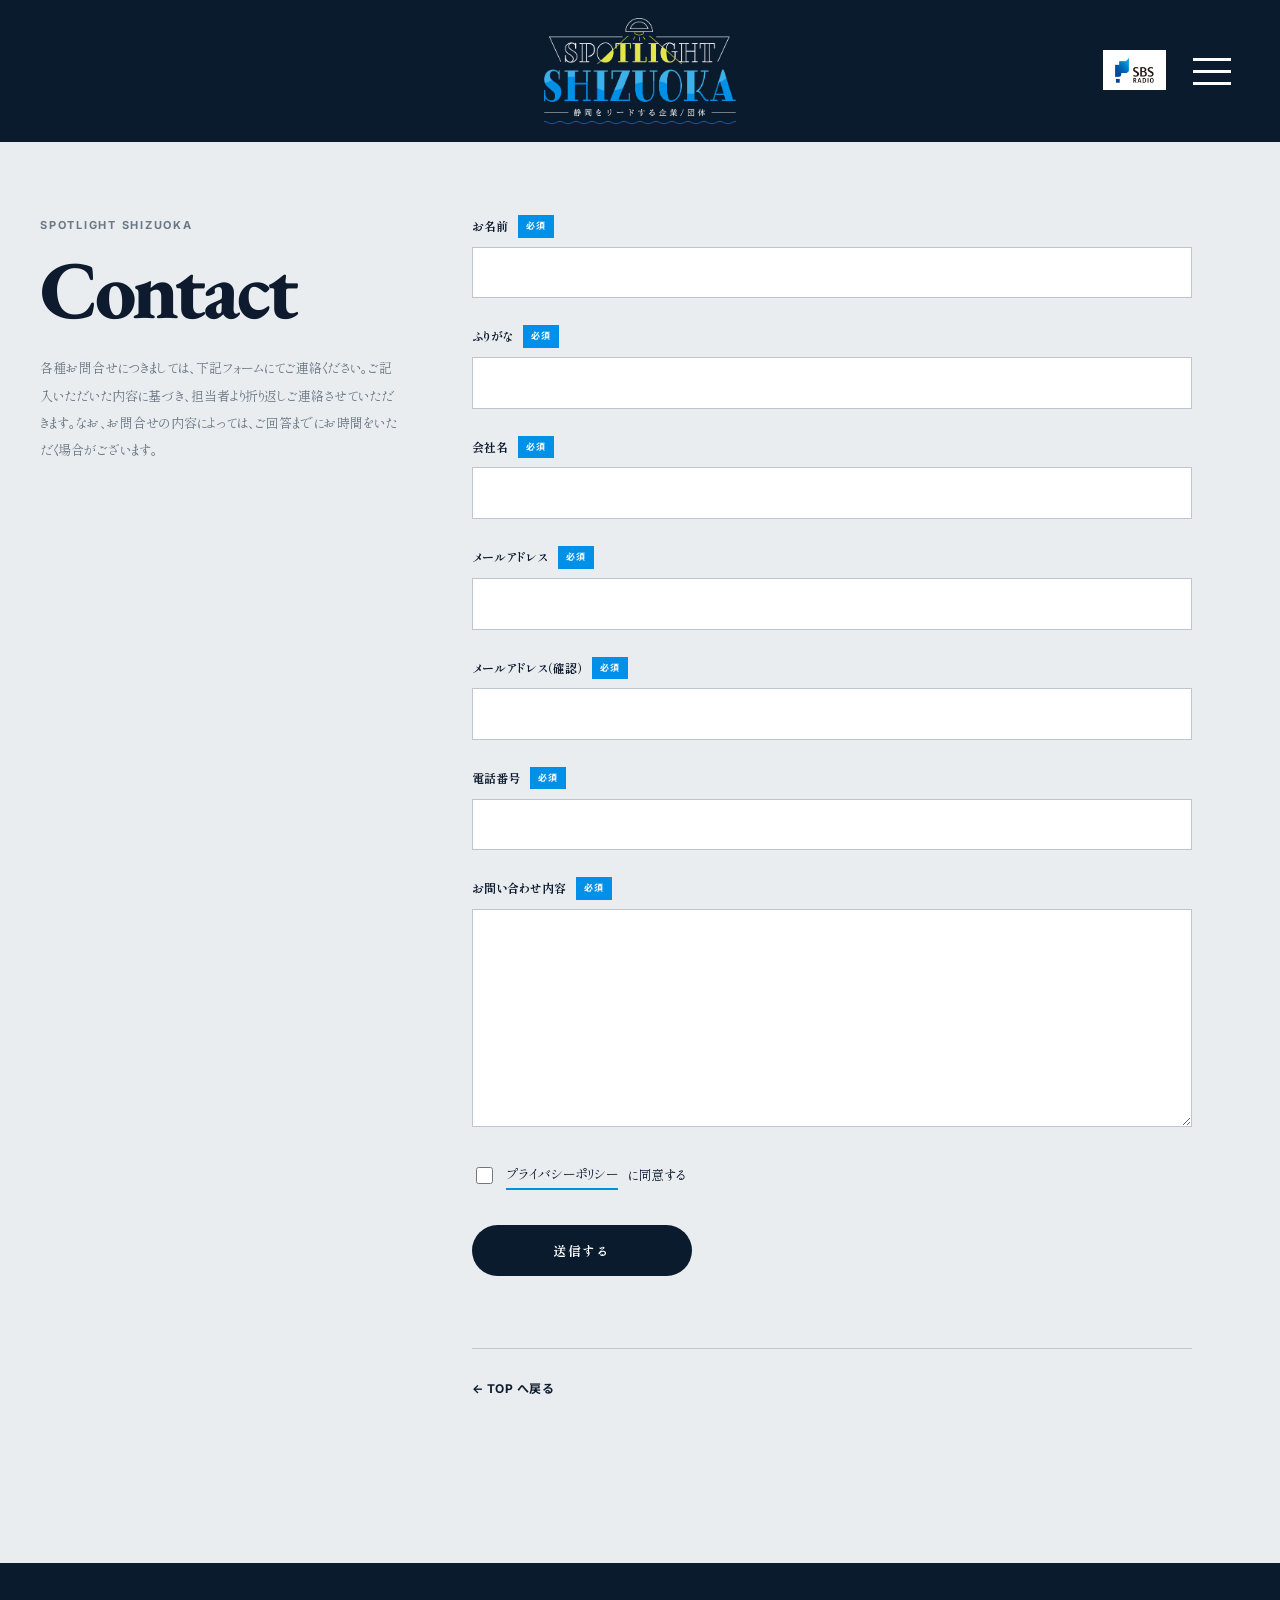
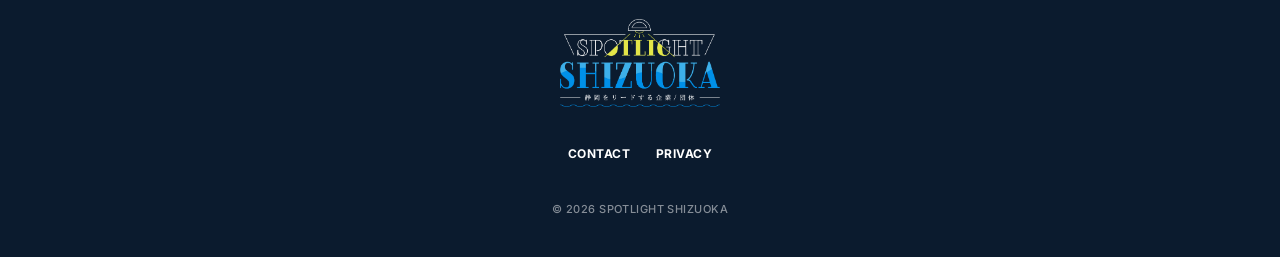
==== commit dc13d054: "Hero 背景をライセンス版へ差し替え、ヘッダーの放送局をロゴにした - 透かしなしの原本（6700x4467）から Hero 背景を書き出し直した。   srcset で 1600px(364KB)" ====
--- a/contact.html
+++ b/contact.html
@@ -27,7 +27,7 @@
 
     <div class="l-header__end">
       <p class="l-header__station">
-        <a href="https://www.at-s.com/sbsradio/" target="_blank" rel="noopener noreferrer">SBSラジオ</a>
+        <a href="https://www.at-s.com/sbsradio/" target="_blank" rel="noopener noreferrer"><img src="assets/img/sbs_logo.png" alt="SBSラジオ" width="144" height="96" decoding="async" /></a>
       </p>
     </div>
   </div>
--- a/assets/css/style.css
+++ b/assets/css/style.css
@@ -162,6 +162,21 @@
 .l-header__logo {
   grid-column: 2;
   justify-self: center;
+  transition: opacity .55s var(--ease), visibility .55s var(--ease);
+}
+
+/* TOP の頭では Hero の大きなロゴが主役なので、ヘッダー側は出さない。
+   main.js が Hero を離れはじめたところで外す。
+   visibility も落として、見えない状態でフォーカスが入らないようにする */
+.l-header.is-logo-hidden .l-header__logo {
+  opacity: 0;
+  visibility: hidden;
+}
+
+/* 同じネイビーでも Hero 側には光を差しているので、帯を敷くと境目が出る。
+   Hero の頭にいる間は地を Hero へ預けて、一枚の面として見せる */
+.l-header.is-logo-hidden {
+  background-color: transparent;
 }
 
 /* 右端は放送局とハンバーガー（main.js がここに差し込む） */
@@ -173,21 +188,23 @@
   gap: 18px;
 }
 
+/* 放送局はロゴで出す。濃色地では読めない素材なので白の版に載せる
+   （ABOUT SBS RADIO と同じ扱い） */
 .l-header__station a {
-  display: inline-block;
-  padding: 8px 14px;
-  border: 1px solid rgba(255, 255, 255, .3);
-  border-radius: 999px;
-  font-family: var(--font-ui);
-  font-size: 11px;
-  font-weight: 700;
-  letter-spacing: .12em;
-  transition: border-color var(--dur) var(--ease), color var(--dur) var(--ease);
+  display: inline-flex;
+  align-items: center;
+  padding: 7px 12px;
+  background-color: var(--color-white);
+  transition: opacity var(--dur) var(--ease);
 }
 
 .l-header__station a:hover {
-  border-color: var(--color-lime);
-  color: var(--color-lime);
+  opacity: .78;
+}
+
+.l-header__station img {
+  width: auto;
+  height: 26px;
 }
 
 @media (max-width: 900px) {
@@ -979,7 +996,8 @@
 
 /* --------------------------------------------------------------
    Project / opening hero（TOP）
-   誌面に空けた切り抜きから静岡の風景が覗き、スクロールでその中へ入る。
+   深いネイビーの中に大きなロゴ。右下の切り抜きから静岡の風景が覗き、
+   スクロールでその奥へ入っていく。
 
    ・基準は「演出なしでも読める縦積み」。
    ・JS が使える環境（html.has-js）だけ sticky の演出用配置へ切り替える。
@@ -989,64 +1007,45 @@
    -------------------------------------------------------------- */
 :root {
   --opening-scroll-length: 240svh;  /* Hero 全体のスクロール距離 */
-  --opening-side: 6vw;              /* Hero の左右余白 */
-  --opening-intro-width: min(34vw, 500px);
-  --opening-window-width: 48vw;
-  --opening-window-height: 54svh;
-  --opening-window-border: 1px;
+  --opening-side: 7vw;              /* Hero の左右余白 */
+  --opening-logo-width: min(52vw, 700px, 84svh);   /* 平たい画面では高さでも抑える */
+  --opening-window-width: min(30vw, 52svh);
+  --opening-window-ratio: 1.31;      /* 静岡県の実際の縦横比。画面比で歪ませない */
+  --opening-window-bleed-x: 4vw;    /* 右の余白 */
+  --opening-window-bleed-y: 4svh;   /* 下の余白 */
   --opening-image-scale: 1.24;      /* 初期の拡大率。CSS と JS で揃える */
-  --opening-image-veil: .12;        /* 写真に常時かけるネイビー。地の色に馴染ませる */
-  --opening-overlay-opacity: .58;   /* 最終盤の覆い。JS の overlayOpacity と揃える */
+  --opening-image-veil: .06;        /* 写真に常時かけるネイビー。切り抜きの中は明るく保つ */
+  --opening-overlay-opacity: .64;   /* 最終盤の覆い。JS の overlayOpacity と揃える */
 }
 
 /* ---- 基準（演出なし）。上から順に読める縦積み ---- */
 .opening-hero {
   position: relative;
-}
-
-.opening-hero__intro {
-  max-width: var(--container-max);
-  margin-inline: auto;
-  padding: 9vh var(--container-pad) 6vh;
-}
-
-.opening-hero__eyebrow {
-  font-family: var(--font-ui);
-  font-size: 11px;
-  font-weight: 700;
-  letter-spacing: .18em;
-  color: var(--color-blue);
-}
-
-.opening-hero__title {
-  margin-top: 26px;
-  font-size: clamp(38px, 4.2vw, 68px);
-  font-weight: 600;
-  line-height: 1.3;
-  letter-spacing: .02em;
-}
-
-.opening-hero__description {
-  max-width: 520px;
-  margin-top: 30px;
-  padding-top: 24px;
-  border-top: 1px solid var(--color-line-strong);
-  font-family: var(--font-ui);
-  font-size: 13px;
-  font-weight: 400;
-  line-height: 2.1;
-  color: var(--color-sub);
-}
-
-/* 切り抜き。演出時はここが 100svh まで広がって全画面の風景になる */
+  background-color: var(--color-navy);
+  color: var(--color-white);
+}
+
+.opening-hero__logo {
+  margin: 0;
+  padding: 12vh var(--container-pad) 8vh;
+}
+
+.opening-hero__logo img {
+  width: var(--opening-logo-width);
+  height: auto;
+}
+
+/* 切り抜き。演出時はここが 100svh まで広がって全画面の風景になる。
+   本物の窓枠ではなく、紙面を切り抜いた穴として扱うので枠線は持たせない */
 .opening-window {
   position: relative;
   overflow: hidden;
-  height: 56svh;
+  width: auto;
+  max-width: 560px;
+  aspect-ratio: var(--opening-window-ratio);
   margin-inline: var(--container-pad);
-  border: var(--opening-window-border) solid var(--color-line-strong);
-  border-radius: 0;
   background-color: var(--color-navy);
+  clip-path: polygon(39.96% 8.12%,39.73% 11.12%,40.33% 14.08%,40.22% 17.01%,38.80% 19.72%,39.89% 23.00%,39.24% 26.23%,36.88% 28.06%,34.63% 29.18%,32.81% 31.84%,30.45% 33.69%,27.87% 34.99%,25.87% 37.29%,23.78% 39.24%,21.74% 41.21%,19.69% 43.48%,20.46% 46.78%,18.84% 48.99%,18.27% 52.02%,16.94% 55.03%,14.94% 57.52%,13.47% 60.54%,13.29% 64.07%,11.37% 66.57%,10.11% 69.75%,8.67% 72.76%,6.64% 75.08%,4.29% 76.20%,1.76% 77.59%,0.42% 80.55%,0.08% 84.05%,0.00% 87.59%,0.46% 91.15%,1.93% 92.97%,4.69% 92.75%,7.45% 93.02%,10.19% 93.48%,12.92% 94.07%,15.66% 94.44%,17.52% 95.34%,20.25% 95.41%,22.93% 94.55%,25.67% 94.25%,28.42% 94.39%,31.16% 94.93%,33.91% 95.30%,35.88% 96.10%,38.42% 97.54%,41.00% 98.84%,43.62% 100.00%,44.44% 98.83%,42.87% 95.91%,43.37% 92.38%,44.48% 89.08%,46.35% 86.45%,48.51% 84.20%,49.62% 81.89%,50.95% 78.74%,50.82% 75.24%,51.69% 71.87%,53.70% 69.47%,56.03% 67.53%,58.48% 65.83%,60.84% 63.96%,62.76% 61.50%,61.36% 61.50%,60.93% 59.79%,62.53% 57.04%,63.93% 53.94%,66.00% 51.74%,68.58% 50.52%,71.23% 49.47%,72.90% 48.25%,75.56% 49.25%,78.19% 50.37%,80.61% 52.09%,82.64% 54.47%,84.53% 57.10%,84.62% 59.58%,82.13% 60.16%,79.47% 59.32%,77.89% 61.23%,77.40% 64.18%,77.54% 67.34%,78.06% 70.81%,76.46% 73.59%,77.07% 76.44%,76.53% 79.48%,77.11% 83.00%,76.95% 86.46%,75.50% 89.37%,76.68% 92.34%,78.16% 94.88%,79.34% 97.80%,81.76% 99.25%,84.06% 97.61%,86.30% 96.01%,88.13% 93.31%,89.60% 94.80%,89.82% 91.71%,90.51% 88.23%,92.01% 85.23%,94.09% 83.24%,95.11% 79.89%,96.25% 76.61%,98.05% 73.92%,99.72% 71.10%,100.00% 67.49%,98.30% 65.01%,96.46% 62.50%,97.10% 59.37%,95.82% 56.62%,95.72% 53.22%,96.99% 50.02%,95.71% 47.81%,93.08% 46.86%,91.78% 43.90%,90.13% 41.09%,89.69% 37.52%,91.07% 34.47%,92.07% 31.11%,91.89% 27.51%,90.83% 24.36%,88.32% 23.37%,85.58% 23.74%,83.04% 24.79%,80.52% 25.58%,77.82% 26.33%,75.08% 26.84%,72.35% 26.60%,70.74% 24.11%,68.17% 23.55%,66.63% 20.69%,64.44% 20.83%,63.24% 23.99%,63.21% 27.60%,62.47% 30.93%,62.22% 34.42%,62.62% 38.00%,62.65% 41.60%,61.41% 44.61%,58.80% 45.05%,56.29% 43.59%,54.80% 40.65%,53.92% 37.23%,53.14% 33.76%,51.74% 30.80%,49.23% 31.70%,46.83% 30.82%,46.12% 27.49%,45.75% 24.33%,46.27% 20.91%,46.10% 17.33%,46.82% 13.85%,46.72% 10.24%,46.20% 6.69%,45.54% 3.17%,44.45% 0.00%,43.32% 3.29%,41.85% 6.07%);
 }
 
 .opening-window__visual {
@@ -1054,19 +1053,13 @@
   height: 100%;
 }
 
-/* 端に薄く影を落として、写真の上でも小さな文字を読めるようにする。
-   全体に薄いネイビーを重ね、ページの地の色（濃紺・霞グレー）へ寄せる */
+/* 切り抜きの中は光と空気を残したいので、ごく薄くしか沈めない */
 .opening-window__visual::after {
   content: "";
   position: absolute;
   inset: 0;
   pointer-events: none;
   background-color: rgba(11, 27, 46, var(--opening-image-veil));
-  background-image: linear-gradient(180deg,
-    rgba(11, 27, 46, .34) 0%,
-    rgba(11, 27, 46, 0) 24%,
-    rgba(11, 27, 46, 0) 70%,
-    rgba(11, 27, 46, .42) 100%);
 }
 
 .opening-window__image {
@@ -1080,51 +1073,29 @@
   will-change: transform;
 }
 
-/* 情報の断片・SCROLL・ネイビーの覆いは演出時にだけ出す */
-.opening-window__fragments,
+/* SCROLL とネイビーの覆いは演出時にだけ出す */
 .opening-hero__scroll,
 .opening-hero__overlay {
   display: none;
 }
 
-/* コンセプト文。基準ではページ唯一の濃い面として置く */
+/* コンセプト文。基準では Hero のネイビーの上にそのまま置く */
 .opening-hero__concept {
-  margin-top: 8vh;
-  padding: 12vh var(--container-pad);
-  background-color: var(--color-navy);
-  color: var(--color-white);
+  padding: 10vh var(--container-pad) 14vh;
   text-align: center;
 }
 
-.opening-hero__concept-label {
-  font-family: var(--font-display);
-  font-size: clamp(11px, 1.1vw, 14px);
-  font-weight: 700;
-  letter-spacing: .14em;
-  color: var(--color-lime);
-}
-
 .opening-hero__concept-title {
-  margin-top: 34px;
+  margin: 0;
   font-size: clamp(18px, 2.1vw, 30px);
   font-weight: 400;
   line-height: 2.3;
   letter-spacing: .06em;
 }
 
-.opening-hero__concept-body {
-  margin-top: 30px;
-  font-family: var(--font-display);
-  font-size: clamp(11px, 1vw, 13px);
-  font-weight: 500;
-  line-height: 2;
-  letter-spacing: .04em;
-  color: rgba(255, 255, 255, .62);
-}
-
 /* ---- 演出用の配置（JS が使える環境だけ）---- */
 /* ヘッダーのぶん引き上げ、最初の1画面から sticky を効かせる。
-   ヘッダー（z-index 60）は Hero の上に重なる */
+   ヘッダーも同じネイビーなので、上端は一枚の面としてつながる */
 .has-js .opening-hero {
   min-height: var(--opening-scroll-length);
   margin-top: calc(var(--header-height) * -1);
@@ -1137,92 +1108,61 @@
   width: 100%;
   height: 100vh;          /* 古い Safari 向けの控え */
   height: 100svh;
-  background-color: var(--color-bg);
-}
-
-/* ヘッダーが上を覆うので、その下の残りを基準に中央へ置く */
-.has-js .opening-hero__intro {
+  background-color: var(--color-navy);
+}
+
+/* ネイビーの中へ差し込む光。ロゴの周りだけ空気を持たせる */
+.has-js .opening-hero__sticky::before {
+  content: "";
   position: absolute;
-  top: calc(50% + var(--header-height) / 2);
-  left: var(--opening-side);
+  inset: 0;
+  z-index: 1;
+  pointer-events: none;
+  /* ロゴと一緒に引かせる。ヘッダーが地を取り戻すまでに平らなネイビーへ戻す */
+  opacity: var(--opening-light, 1);
+  background-image: radial-gradient(56% 46% at 50% 42%,
+    rgba(61, 176, 234, .13),
+    rgba(61, 176, 234, .05) 46%,
+    transparent 72%);
+}
+
+/* ロゴは Hero の主役。ヘッダー内の小さなロゴとは役割を分ける */
+/* left:50% の絶対配置だと収縮幅が親の半分に制限されるので、
+   枠側に幅を持たせて画像はそれに合わせる */
+/* ヘッダーは Hero の頭では地を持たないので、
+   ヘッダー下ではなく画面そのものの中心に置く */
+.has-js .opening-hero__logo {
+  position: absolute;
+  top: 44%;
+  left: 50%;
   z-index: 4;
-  width: var(--opening-intro-width);
-  max-width: none;
-  margin-inline: 0;
+  width: var(--opening-logo-width);
   padding: 0;
-  transform: translateY(-50%);
-}
-
+  transform: translate(-50%, -50%);
+}
+
+.has-js .opening-hero__logo img {
+  width: 100%;
+}
+
+/* 右下に少し余白を残して置く。形は静岡県の輪郭 */
 .has-js .opening-window {
   position: absolute;
-  top: 50%;
-  right: var(--opening-side);
+  right: var(--opening-window-bleed-x);
+  bottom: var(--opening-window-bleed-y);
   z-index: 2;
   width: var(--opening-window-width);
-  height: var(--opening-window-height);
+  max-width: none;
+  aspect-ratio: var(--opening-window-ratio);
   margin-inline: 0;
-  border-color: var(--color-line);
-  transform: translateY(-50%);
-  will-change: width, height, transform;
-}
-
-/* ロゴを写真へ刷り込む（multiply）ので、ここでは重ね合わせの文脈を作らない。
-   z-index は付けず、DOM 順で写真の上に出す */
-.has-js .opening-window__fragments {
-  display: block;
-  position: absolute;
-  inset: 0;
-  pointer-events: none;
-}
-
-.opening-fragment {
-  position: absolute;
-  font-family: var(--font-ui);
-  font-size: 10px;
-  font-weight: 500;
-  line-height: 1.6;
-  letter-spacing: .14em;
-  color: rgba(255, 255, 255, .72);
-}
-
-/* 緩いグリッドに沿わせ、ロゴだけ少し規則を外す */
-.opening-fragment--label { top: 24px; left: 26px; }
-.opening-fragment--count { top: 24px; right: 26px; }
-.opening-fragment--location { right: 26px; bottom: 24px; }
-
-/* multiply は GSAP が動かす要素側に置く。
-   img 側に置くと transform で重ね合わせが切れて白地が残る */
-.opening-fragment--logo {
-  bottom: 22px;
-  left: 26px;
-  width: 88px;
-  height: 40px;
-  mix-blend-mode: multiply;
-}
-
-.opening-fragment--logo-alt {
-  bottom: 34px;
-  left: 138px;
-  width: 76px;
-  height: 34px;
-}
-
-/* ロゴ素材は地色が焼き込まれているので、白地を multiply で飛ばして
-   風景に刷り込まれた小さな印として置く（一覧にはしない） */
-.opening-fragment--logo img {
-  width: 100%;
-  height: 100%;
-  object-fit: contain;
-  object-position: left bottom;
-  filter: grayscale(1) contrast(.9);
-  opacity: .5;
+  will-change: width, height, clip-path;
 }
 
 .has-js .opening-hero__scroll {
   display: flex;
   position: absolute;
   left: var(--opening-side);
-  bottom: 4vh;
+  bottom: 5vh;
   z-index: 4;
   align-items: center;
   gap: 12px;
@@ -1230,7 +1170,7 @@
   font-size: 10px;
   font-weight: 700;
   letter-spacing: .22em;
-  color: var(--color-sub);
+  color: rgba(255, 255, 255, .58);
 }
 
 .opening-hero__scroll-line {
@@ -1258,7 +1198,6 @@
   width: min(760px, 82vw);
   margin: 0;
   padding: 0;
-  background: none;
   transform: translate(-50%, -50%);
   opacity: 0;
 }
@@ -1276,27 +1215,28 @@
   background: none;
 }
 
-.opening-hero.is-static .opening-hero__intro {
+.opening-hero.is-static .opening-hero__sticky::before {
+  display: none;
+}
+
+.opening-hero.is-static .opening-hero__logo {
   position: static;
-  width: auto;
-  max-width: var(--container-max);
-  margin-inline: auto;
-  padding: 9vh var(--container-pad) 6vh;
+  padding: 12vh var(--container-pad) 8vh;
   transform: none;
 }
 
 .opening-hero.is-static .opening-window {
   position: relative;
-  top: auto;
   right: auto;
+  bottom: auto;
   width: auto;
-  height: 56svh;
+  max-width: 560px;
+  height: auto;
+  aspect-ratio: var(--opening-window-ratio);
   margin-inline: var(--container-pad);
-  transform: none;
   will-change: auto;
 }
 
-.opening-hero.is-static .opening-window__fragments,
 .opening-hero.is-static .opening-hero__scroll,
 .opening-hero.is-static .opening-hero__overlay {
   display: none;
@@ -1305,9 +1245,7 @@
 .opening-hero.is-static .opening-hero__concept {
   position: static;
   width: auto;
-  margin-top: 8vh;
-  padding: 12vh var(--container-pad);
-  background-color: var(--color-navy);
+  padding: 10vh var(--container-pad) 14vh;
   transform: none;
   opacity: 1;
 }
@@ -1326,27 +1264,28 @@
     background: none;
   }
 
-  .has-js .opening-hero__intro {
+  .has-js .opening-hero__sticky::before {
+    display: none;
+  }
+
+  .has-js .opening-hero__logo {
     position: static;
-    width: auto;
-    max-width: var(--container-max);
-    margin-inline: auto;
-    padding: 9vh var(--container-pad) 6vh;
+    padding: 12vh var(--container-pad) 8vh;
     transform: none;
   }
 
   .has-js .opening-window {
     position: relative;
-    top: auto;
     right: auto;
+    bottom: auto;
     width: auto;
-    height: 56svh;
+    max-width: 560px;
+    height: auto;
+    aspect-ratio: var(--opening-window-ratio);
     margin-inline: var(--container-pad);
-    transform: none;
     will-change: auto;
   }
 
-  .has-js .opening-window__fragments,
   .has-js .opening-hero__scroll,
   .has-js .opening-hero__overlay {
     display: none;
@@ -1355,9 +1294,7 @@
   .has-js .opening-hero__concept {
     position: static;
     width: auto;
-    margin-top: 8vh;
-    padding: 12vh var(--container-pad);
-    background-color: var(--color-navy);
+    padding: 10vh var(--container-pad) 14vh;
     transform: none;
     opacity: 1;
   }
@@ -1367,39 +1304,17 @@
   :root {
     --opening-scroll-length: 150svh;
     --opening-side: var(--container-pad);
-  }
-
-  .opening-hero__title {
-    font-size: clamp(32px, 9vw, 46px);
-  }
-
-  .opening-hero__description {
-    margin-top: 22px;
-    padding-top: 18px;
-  }
-
-  .has-js .opening-hero__intro {
-    top: calc(var(--header-height) + 4vh);
-    left: var(--opening-side);
-    width: auto;
-    right: var(--opening-side);
-    transform: none;
-  }
-
-  .has-js .opening-window {
-    top: auto;
-    right: var(--opening-side);
-    left: var(--opening-side);
-    bottom: 8vh;
-    width: auto;
-    height: 36svh;
-    transform: none;
-  }
-
-  /* 断片は3つまで */
-  .opening-fragment--logo-alt,
-  .opening-fragment--count {
-    display: none;
+    --opening-logo-width: min(88vw, 440px, 50svh);
+    --opening-window-width: min(52vw, 30svh);
+    --opening-window-bleed-x: 5vw;
+    --opening-window-bleed-y: 4svh;
+  }
+
+  /* 狭い画面では中央のまま少し上へ寄せ、下の切り抜きと重ならないようにする */
+  .has-js .opening-hero__logo {
+    top: calc(var(--header-height) + 15vh);
+    left: 50%;
+    transform: translateX(-50%);
   }
 
   .has-js .opening-hero__scroll {
@@ -1415,131 +1330,6 @@
   .opening-hero__concept-title {
     font-size: clamp(14px, 4vw, 20px);
     line-height: 2.1;
-  }
-}
-
-/* --------------------------------------------------------------
-   Project / featured（Hero から外した人物情報。VOICE の前に置く）
-   写真と名前は main.js が data から入れ替える
-   -------------------------------------------------------------- */
-.p-featured {
-  display: none;
-  position: relative;
-  padding-block: 14vh 10vh;
-}
-
-.p-featured.is-ready {
-  display: block;
-}
-
-/* 背景の英字。本文より後ろに置く */
-.p-featured__band {
-  position: absolute;
-  top: 42%;
-  left: 0;
-  right: 0;
-  z-index: 0;
-  transform: translateY(-50%);
-}
-
-.p-featured__band .c-typeband__text {
-  font-size: clamp(64px, 12vw, 170px);
-}
-
-/* 見出しは写真のキャプションと下で揃える */
-.p-featured__inner {
-  position: relative;
-  z-index: 1;
-  display: grid;
-  grid-template-columns: 1fr auto;
-  gap: 6%;
-  align-items: end;
-}
-
-.p-featured__label {
-  font-family: var(--font-ui);
-  font-size: 11px;
-  font-weight: 700;
-  letter-spacing: .22em;
-  color: var(--color-blue);
-}
-
-.p-featured__title {
-  margin-top: 22px;
-  padding-top: 22px;
-  border-top: 1px solid var(--color-line-strong);
-  font-size: clamp(20px, 2.2vw, 30px);
-  font-weight: 500;
-  line-height: 1.7;
-  letter-spacing: .04em;
-}
-
-.p-featured__visual {
-  width: min(300px, 34vw);
-}
-
-/* 写真は2枚重ねて、読み込めた側と入れ替える */
-.p-featured__stage {
-  position: relative;
-  display: block;
-  aspect-ratio: 3 / 4;
-  overflow: hidden;
-  background-color: var(--color-line);
-}
-
-/* 写真は差し替わるので、動かすのは枠のほう。
-   枠を少し高く取り、その中で上下させる */
-.p-featured__frame {
-  position: absolute;
-  inset: 0 0 auto 0;
-  height: 112%;
-  opacity: 0;
-  transform: translateY(var(--parallax-shift, -3%));
-  transition: opacity .9s var(--ease);
-}
-
-.p-featured__frame.is-front {
-  opacity: 1;
-}
-
-.p-featured__frame img {
-  width: 100%;
-  height: 100%;
-  object-fit: cover;
-  object-position: top;
-}
-
-.p-featured__caption {
-  display: flex;
-  flex-direction: column;
-  gap: 4px;
-  margin-top: 16px;
-}
-
-.p-featured__caption-name {
-  font-size: 18px;
-  font-weight: 500;
-  letter-spacing: .04em;
-}
-
-.p-featured__caption-company {
-  font-size: 11px;
-  font-weight: 400;
-  color: var(--color-sub);
-}
-
-@media (max-width: 900px) {
-  .p-featured {
-    padding-block: 10vh 8vh;
-  }
-
-  .p-featured__inner {
-    grid-template-columns: 1fr;
-    gap: 34px;
-  }
-
-  .p-featured__visual {
-    width: min(280px, 60vw);
   }
 }
 
@@ -2451,8 +2241,7 @@
   }
 
   /* スクロール連動はすべて止め、内容だけを見せる */
-  .c-card__photo img,
-  .p-featured__frame {
+  .c-card__photo img {
     height: 100%;
     transform: none;
   }
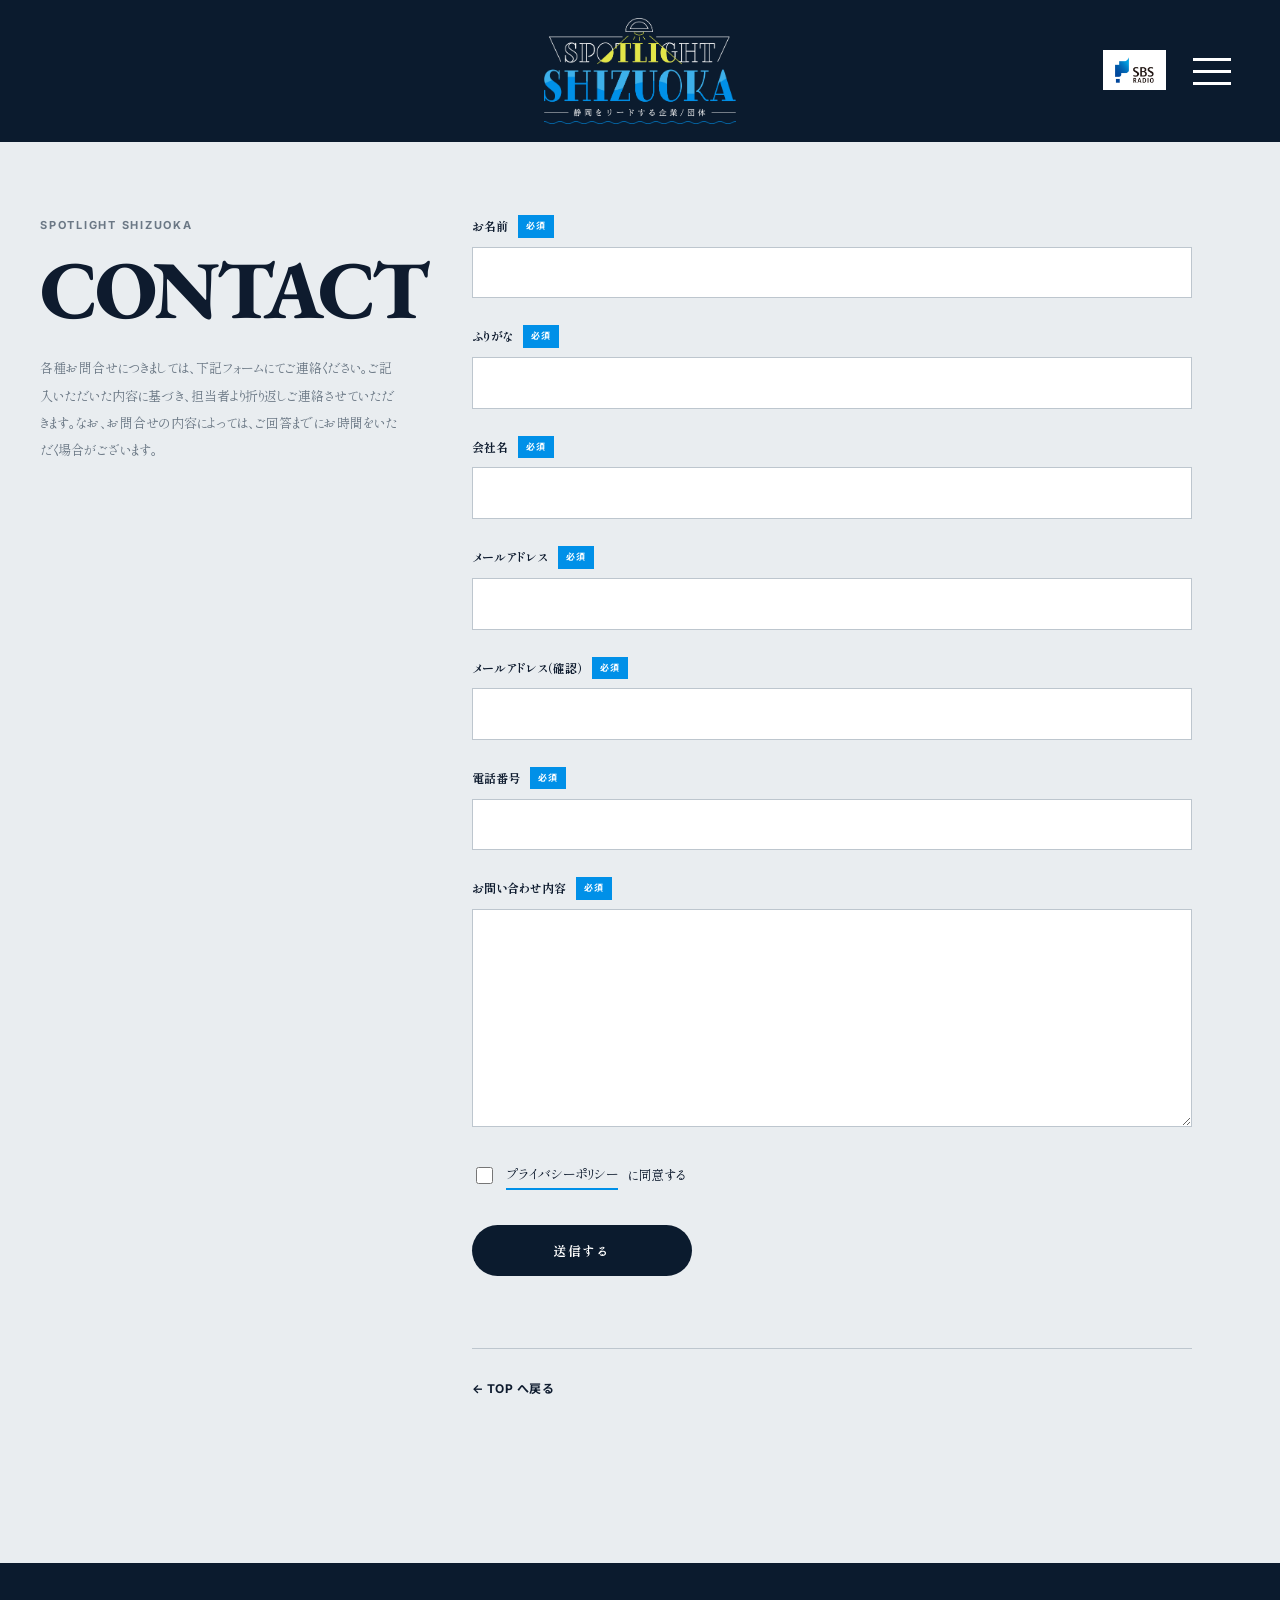
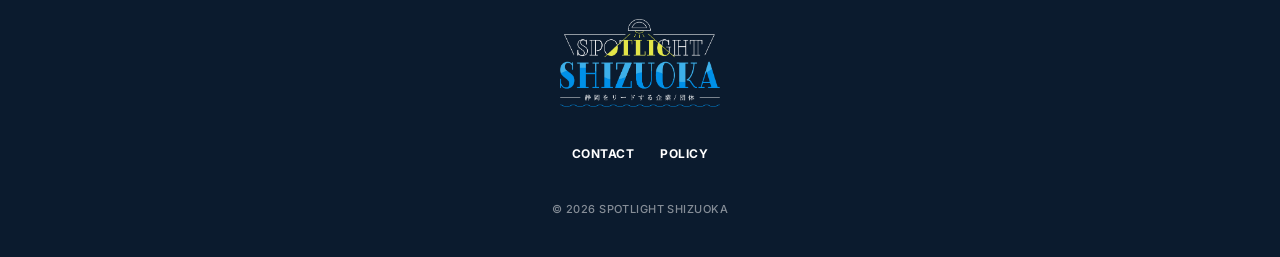
==== commit b82fb6f7: "メニュー表記を統一: INDEX→TOP、PRIVACY→POLICY、見出しも大文字化 - ドロワーメニュー（SITE_LINKS）を TOP / CONTACT / POLICY に - 全ページ" ====
--- a/contact.html
+++ b/contact.html
@@ -37,7 +37,7 @@
   <div class="p-page l-container">
     <header class="p-page__head">
       <p class="p-page__kicker">SPOTLIGHT SHIZUOKA</p>
-      <h1 class="p-page__title">Contact</h1>
+      <h1 class="p-page__title">CONTACT</h1>
       <p class="p-page__lead">各種お問合せにつきましては、下記フォームにてご連絡ください。ご記入いただいた内容に基づき、担当者より折り返しご連絡させていただきます。なお、お問合せの内容によっては、ご回答までにお時間をいただく場合がございます。</p>
     </header>
 
@@ -102,7 +102,7 @@
     <nav class="l-footer__nav" aria-label="フッター">
       <ul>
         <li><a href="contact.html">CONTACT</a></li>
-        <li><a href="privacy.html">PRIVACY</a></li>
+        <li><a href="privacy.html">POLICY</a></li>
       </ul>
     </nav>
     <p class="l-footer__copy">&copy; 2026 SPOTLIGHT SHIZUOKA</p>
--- a/assets/css/style.css
+++ b/assets/css/style.css
@@ -235,6 +235,21 @@
   padding-block: 56px 36px;
   background-color: var(--color-navy);
   color: var(--color-white);
+}
+
+/* 放送局セクション（同じネイビー地）の直後は、隙間を作らず
+   一枚の面としてフッターへつなぐ。
+   :has 非対応ブラウザでは放送局側の負マージンで詰める */
+.p-station {
+  margin-bottom: -72px;
+}
+
+main:has(#about-station) + .l-footer {
+  margin-top: 0;
+}
+
+main:has(#about-station) .p-station {
+  margin-bottom: 0;
 }
 
 .l-footer__inner {
@@ -521,6 +536,37 @@
   border-top: 1px solid rgba(255, 255, 255, .18);
 }
 
+/* 開いたときに順に立ち上がる。開閉のたびに繰り返す */
+.c-drawer__section {
+  opacity: 0;
+  transform: translateY(16px);
+  transition: opacity .5s var(--ease), transform .5s var(--ease);
+}
+
+.c-drawer.is-open .c-drawer__section {
+  opacity: 1;
+  transform: none;
+}
+
+.c-drawer.is-open .c-drawer__section:nth-child(2) {
+  transition-delay: .10s;
+}
+
+.c-drawer__menu li {
+  opacity: 0;
+  transform: translateY(10px);
+  transition: opacity .45s var(--ease), transform .45s var(--ease);
+}
+
+.c-drawer.is-open .c-drawer__menu li {
+  opacity: 1;
+  transform: none;
+}
+
+.c-drawer.is-open .c-drawer__menu li:nth-child(1) { transition-delay: .06s; }
+.c-drawer.is-open .c-drawer__menu li:nth-child(2) { transition-delay: .12s; }
+.c-drawer.is-open .c-drawer__menu li:nth-child(3) { transition-delay: .18s; }
+
 .c-drawer__label {
   margin-bottom: 24px;
   font-family: var(--font-ui);
@@ -713,6 +759,7 @@
   position: absolute;
   right: 12px;
   bottom: 12px;
+  white-space: nowrap;
   z-index: 1;
   padding: 6px 12px;
   background-color: rgba(11, 27, 46, .78);
@@ -1006,7 +1053,7 @@
    ・調整値は下の :root にまとめてある。
    -------------------------------------------------------------- */
 :root {
-  --opening-scroll-length: 240svh;  /* Hero 全体のスクロール距離 */
+  --opening-scroll-length: 290svh;  /* Hero 全体のスクロール距離 */
   --opening-side: 7vw;              /* Hero の左右余白 */
   --opening-logo-width: min(52vw, 700px, 84svh);   /* 平たい画面では高さでも抑える */
   --opening-window-width: min(30vw, 52svh);
@@ -1083,6 +1130,10 @@
 .opening-hero__concept {
   padding: 10vh var(--container-pad) 14vh;
   text-align: center;
+}
+
+.opening-hero__concept-line {
+  display: block;
 }
 
 .opening-hero__concept-title {
@@ -1302,7 +1353,7 @@
 
 @media (max-width: 900px) {
   :root {
-    --opening-scroll-length: 150svh;
+    --opening-scroll-length: 180svh;
     --opening-side: var(--container-pad);
     --opening-logo-width: min(88vw, 440px, 50svh);
     --opening-window-width: min(52vw, 30svh);
@@ -1342,10 +1393,11 @@
 .p-voice {
   display: flex;
   align-items: stretch;
-  height: calc(100svh - var(--header-height));
-  padding-block: 4vh;
+  /* 1グループ＝ほぼ1画面。中身が入りきらないときは切らずに少し伸ばす
+     （スクロールスナップは頭で揃うので、続きはそのまま読める） */
+  min-height: calc(100svh - var(--header-height));
+  padding-block: 6vh;
   border-top: 1px solid var(--color-line-strong);
-  overflow: hidden;
 }
 
 .p-voice__inner {
@@ -1479,42 +1531,40 @@
 }
 
 .p-voice__lead .c-card {
-  width: min(34svh, 33vw);
+  width: min(32svh, 32vw);
 }
 
 .p-voice__body.is-swapping {
   opacity: 0;
 }
 
+/* 横スクロールはさせない。残り4人は幅を分け合って必ず収める
+   （5人目までは見出し脇の送りボタンと自動送りで入れ替わる） */
 .p-voice__rail {
-  overflow-x: auto;
-  overscroll-behavior-x: contain;
-  scroll-snap-type: x mandatory;
-  scrollbar-width: none;
-  -ms-overflow-style: none;
-  /* 画面の端まで伸ばして「まだ続く」ことを見せる */
-  margin-right: calc(-1 * var(--container-pad));
-  padding-right: var(--container-pad);
-}
-
-.p-voice__rail::-webkit-scrollbar {
-  display: none;
+  overflow: hidden;
+  min-width: 0;
 }
 
 .p-voice__cards {
   display: flex;
   align-items: start;
   gap: 20px;
-  /* カードが並びきる幅までは端まで散らす。溢れるときは横スクロール */
-  width: max-content;
-  min-width: 100%;
-  justify-content: space-between;
+  width: 100%;
 }
 
 .p-voice__cards > .c-card {
-  flex: 0 0 auto;
-  width: min(23svh, 23vw);
-  scroll-snap-align: start;
+  flex: 1 1 0;
+  min-width: 0;
+  max-width: min(23svh, 23vw);
+}
+
+/* レールのカードは幅が狭いので、印も小さくする */
+.p-voice__cards .c-card__more {
+  right: 8px;
+  bottom: 8px;
+  padding: 4px 8px;
+  font-size: 8px;
+  letter-spacing: .08em;
 }
 
 /* 先頭カードは大きく、名前も一段大きく見せる */
@@ -1541,16 +1591,51 @@
 
 .p-voice--flip .p-voice__rail {
   order: 1;
-  margin-right: 0;
-  margin-left: calc(-1 * var(--container-pad));
-  padding-right: 0;
-  padding-left: var(--container-pad);
-  /* 右端から並べ、左へ流す */
-  direction: rtl;
-}
-
+}
+
+/* 大きいカードが右のときは、レールを右端から詰める */
 .p-voice--flip .p-voice__cards {
-  direction: ltr;
+  justify-content: flex-end;
+}
+
+/* セクション単位で止める（スクロールスナップ）。
+   ・Hero には止め位置を置かない。演出の途中で引き戻されてしまうため
+   ・mandatory ではなく proximity。近くで止めたときだけ吸い付く
+   ・止め位置は scroll-padding-top（=ヘッダー高）ぶん下げて、
+     見出しがヘッダーに隠れないようにする */
+@media (min-width: 901px) {
+  /* 止め位置は TOP の構成にしかないので、Hero のあるページだけに効かせる。
+     下層ページに掛けると、止め位置がフッターしかないため最下部へ飛ぶ */
+  html:has([data-opening-hero]) {
+    scroll-snap-type: y mandatory;
+  }
+
+  /* Hero にも止め位置を置くが、Hero の高さ（240svh）は画面より大きいので
+     仕様上その中は自由にスクロールできる。これで mandatory でも
+     Hero の演出が引き戻されない */
+  .opening-hero {
+    scroll-snap-align: start;
+  }
+
+  .p-voice,
+  .p-station {
+    scroll-snap-align: start;
+    /* 勢いよく振っても1つずつ止める */
+    scroll-snap-stop: always;
+  }
+
+  /* 末尾にも止め位置を置く。これがないと mandatory が最後の
+     セクションへ引き戻して、フッターの下端まで辿り着けない */
+  .l-footer {
+    scroll-snap-align: end;
+  }
+}
+
+/* モーション低減時は吸い付かせない */
+@media (prefers-reduced-motion: reduce) {
+  html {
+    scroll-snap-type: none;
+  }
 }
 
 /* PC は「左＝見出し / 右＝カード」の2カラム。
@@ -1612,98 +1697,203 @@
 
   .p-voice--flip .p-voice__rail {
     order: 0;
-    margin-left: calc(-1 * var(--container-pad));
-    margin-right: calc(-1 * var(--container-pad));
-    padding-inline: var(--container-pad);
-    direction: ltr;
-  }
-
-  .p-voice__rail {
-    margin-left: calc(-1 * var(--container-pad));
+  }
+
+  /* 狭い画面は横1列だと小さくなりすぎるので2列で折り返す */
+  .p-voice__cards {
+    flex-wrap: wrap;
+    gap: 16px;
+  }
+
+  .p-voice--flip .p-voice__cards {
+    justify-content: flex-start;
   }
 
   .p-voice__cards > .c-card {
-    width: clamp(150px, 42vw, 220px);
+    flex: 0 0 calc((100% - 16px) / 2);
+    max-width: none;
+  }
+}
+
+/* --------------------------------------------------------------
+   Project / voice（空き枠。データが揃うまで COMING SOON）
+   見出しは通常のグループと同じ。本体だけプレースホルダーにする
+   -------------------------------------------------------------- */
+.p-voice__coming {
+  display: flex;
+  flex-direction: column;
+  align-items: center;
+  justify-content: center;
+  width: 100%;
+  min-height: min(44svh, 360px);
+  border: 1px dashed var(--color-line-strong);
+  background-color: rgba(255, 255, 255, .35);
+}
+
+.p-voice__coming-label {
+  font-family: var(--font-display);
+  font-size: clamp(22px, 3vw, 40px);
+  font-weight: 500;
+  letter-spacing: .12em;
+  color: var(--color-line-strong);
+}
+
+.p-voice__coming-sub {
+  margin-top: 10px;
+  font-family: var(--font-ui);
+  font-size: 11px;
+  font-weight: 700;
+  letter-spacing: .22em;
+  color: var(--color-sub);
+}
+
+/* 空き枠は先頭カードを持たないので、本体は1カラムで中央に置く */
+.p-voice--coming .p-voice__body,
+.p-voice--coming.p-voice--flip .p-voice__body {
+  display: block;
+}
+
+@media (max-width: 900px) {
+  .p-voice__coming {
+    min-height: 200px;
   }
 }
 
 /* --------------------------------------------------------------
    Project / station（運営する放送局の紹介。シリーズ共通の枠）
+   静岡の風景を暗く敷き、中央寄せの縦積みで落ち着いて見せる
    -------------------------------------------------------------- */
 .p-station {
-  margin-top: 8vh;
-  padding-block: 8vh;
+  position: relative;
+  overflow: hidden;
+  margin-top: 10vh;
+  /* 下は詰めてフッターへ continuously つなぐ（下記 :has で margin も消す） */
+  padding-block: 15vh 16vh;
+  /* Hero の風景とは変える。放送＝音を、中央に流れるサウンドウェーブで表す。
+     地は深いネイビーで、そのままフッターへ続く */
   background-color: var(--color-navy);
+  background-image:
+    /* 中央に光を溜めて、暗くなりすぎないようにする（青＋ライム） */
+    radial-gradient(64% 56% at 50% 48%,
+      rgba(61, 176, 234, .20),
+      transparent 70%),
+    radial-gradient(40% 34% at 50% 48%,
+      rgba(227, 230, 72, .10),
+      transparent 72%),
+    /* 音の波形（SVG data URI。外部画像は使わない） */
+    url("data:image/svg+xml,%3Csvg%20xmlns%3D%22http%3A%2F%2Fwww.w3.org%2F2000%2Fsvg%22%20width%3D%221600%22%20height%3D%22260%22%20viewBox%3D%220%200%201600%20260%22%20fill%3D%22none%22%3E%3Cpolyline%20points%3D%220%2C130.0%208%2C130.2%2016%2C130.7%2024%2C131.4%2032%2C132.2%2040%2C133.1%2048%2C134.0%2056%2C135.0%2064%2C135.9%2072%2C136.9%2080%2C137.8%2088%2C138.7%2096%2C139.5%20104%2C140.2%20112%2C140.7%20120%2C141.2%20128%2C141.6%20136%2C141.8%20144%2C141.9%20152%2C141.8%20160%2C141.7%20168%2C141.4%20176%2C141.1%20184%2C140.7%20192%2C140.2%20200%2C139.7%20208%2C139.2%20216%2C138.6%20224%2C138.1%20232%2C137.6%20240%2C137.2%20248%2C136.8%20256%2C136.4%20264%2C136.2%20272%2C136.0%20280%2C135.9%20288%2C135.9%20296%2C136.0%20304%2C136.1%20312%2C136.3%20320%2C136.5%20328%2C136.8%20336%2C137.1%20344%2C137.4%20352%2C137.6%20360%2C137.8%20368%2C137.9%20376%2C137.9%20384%2C137.7%20392%2C137.5%20400%2C137.1%20408%2C136.5%20416%2C135.8%20424%2C134.8%20432%2C133.7%20440%2C132.4%20448%2C131.0%20456%2C129.4%20464%2C127.6%20472%2C125.8%20480%2C123.8%20488%2C121.8%20496%2C119.7%20504%2C117.6%20512%2C115.6%20520%2C113.6%20528%2C111.7%20536%2C110.0%20544%2C108.4%20552%2C107.0%20560%2C105.8%20568%2C104.9%20576%2C104.2%20584%2C103.8%20592%2C103.7%20600%2C103.9%20608%2C104.4%20616%2C105.2%20624%2C106.3%20632%2C107.7%20640%2C109.3%20648%2C111.1%20656%2C113.1%20664%2C115.3%20672%2C117.7%20680%2C120.1%20688%2C122.6%20696%2C125.1%20704%2C127.6%20712%2C130.0%20720%2C132.3%20728%2C134.5%20736%2C136.6%20744%2C138.5%20752%2C140.1%20760%2C141.6%20768%2C142.8%20776%2C143.8%20784%2C144.6%20792%2C145.2%20800%2C145.5%20808%2C145.6%20816%2C145.5%20824%2C145.2%20832%2C144.8%20840%2C144.3%20848%2C143.7%20856%2C143.0%20864%2C142.2%20872%2C141.5%20880%2C140.8%20888%2C140.1%20896%2C139.5%20904%2C139.0%20912%2C138.6%20920%2C138.3%20928%2C138.2%20936%2C138.2%20944%2C138.3%20952%2C138.5%20960%2C138.9%20968%2C139.3%20976%2C139.8%20984%2C140.4%20992%2C141.1%201000%2C141.7%201008%2C142.4%201016%2C143.0%201024%2C143.5%201032%2C143.9%201040%2C144.2%201048%2C144.4%201056%2C144.4%201064%2C144.2%201072%2C143.9%201080%2C143.3%201088%2C142.5%201096%2C141.5%201104%2C140.3%201112%2C138.9%201120%2C137.3%201128%2C135.5%201136%2C133.6%201144%2C131.6%201152%2C129.4%201160%2C127.2%201168%2C125.0%201176%2C122.7%201184%2C120.5%201192%2C118.4%201200%2C116.3%201208%2C114.4%201216%2C112.6%201224%2C111.1%201232%2C109.7%201240%2C108.5%201248%2C107.6%201256%2C106.9%201264%2C106.5%201272%2C106.3%201280%2C106.3%201288%2C106.6%201296%2C107.1%201304%2C107.8%201312%2C108.7%201320%2C109.8%201328%2C111.0%201336%2C112.3%201344%2C113.7%201352%2C115.2%201360%2C116.7%201368%2C118.2%201376%2C119.7%201384%2C121.2%201392%2C122.5%201400%2C123.8%201408%2C125.0%201416%2C126.1%201424%2C127.1%201432%2C128.0%201440%2C128.7%201448%2C129.3%201456%2C129.8%201464%2C130.2%201472%2C130.5%201480%2C130.7%201488%2C130.8%201496%2C130.9%201504%2C130.9%201512%2C130.9%201520%2C130.8%201528%2C130.7%201536%2C130.7%201544%2C130.6%201552%2C130.6%201560%2C130.5%201568%2C130.5%201576%2C130.4%201584%2C130.4%201592%2C130.3%201600%2C130.0%22%20stroke%3D%22%23E3E648%22%20stroke-width%3D%222.2%22%20stroke-opacity%3D%220.55%22%20stroke-linecap%3D%22round%22%20stroke-linejoin%3D%22round%22%2F%3E%3Cpolyline%20points%3D%220%2C130.0%208%2C133.3%2016%2C134.9%2024%2C136.1%2032%2C137.0%2040%2C137.7%2048%2C138.2%2056%2C138.6%2064%2C138.8%2072%2C138.9%2080%2C138.8%2088%2C138.7%2096%2C138.4%20104%2C138.1%20112%2C137.7%20120%2C137.3%20128%2C136.8%20136%2C136.3%20144%2C135.8%20152%2C135.3%20160%2C134.9%20168%2C134.4%20176%2C134.0%20184%2C133.6%20192%2C133.3%20200%2C133.1%20208%2C132.9%20216%2C132.8%20224%2C132.7%20232%2C132.7%20240%2C132.7%20248%2C132.8%20256%2C132.9%20264%2C133.0%20272%2C133.2%20280%2C133.3%20288%2C133.5%20296%2C133.6%20304%2C133.7%20312%2C133.8%20320%2C133.8%20328%2C133.7%20336%2C133.5%20344%2C133.2%20352%2C132.8%20360%2C132.3%20368%2C131.7%20376%2C130.9%20384%2C130.0%20392%2C129.0%20400%2C127.8%20408%2C126.5%20416%2C125.1%20424%2C123.6%20432%2C121.9%20440%2C120.2%20448%2C118.4%20456%2C116.5%20464%2C114.7%20472%2C112.7%20480%2C110.8%20488%2C109.0%20496%2C107.1%20504%2C105.4%20512%2C103.7%20520%2C102.2%20528%2C100.8%20536%2C99.5%20544%2C98.5%20552%2C97.6%20560%2C97.0%20568%2C96.6%20576%2C96.4%20584%2C96.5%20592%2C96.8%20600%2C97.4%20608%2C98.3%20616%2C99.4%20624%2C100.7%20632%2C102.3%20640%2C104.1%20648%2C106.1%20656%2C108.3%20664%2C110.7%20672%2C113.2%20680%2C115.9%20688%2C118.6%20696%2C121.5%20704%2C124.4%20712%2C127.2%20720%2C130.1%20728%2C133.0%20736%2C135.8%20744%2C138.4%20752%2C141.0%20760%2C143.5%20768%2C145.8%20776%2C147.9%20784%2C149.8%20792%2C151.5%20800%2C153.0%20808%2C154.3%20816%2C155.3%20824%2C156.2%20832%2C156.7%20840%2C157.1%20848%2C157.3%20856%2C157.2%20864%2C156.9%20872%2C156.5%20880%2C155.9%20888%2C155.2%20896%2C154.3%20904%2C153.3%20912%2C152.2%20920%2C151.1%20928%2C149.9%20936%2C148.7%20944%2C147.5%20952%2C146.4%20960%2C145.2%20968%2C144.2%20976%2C143.1%20984%2C142.2%20992%2C141.4%201000%2C140.6%201008%2C140.0%201016%2C139.5%201024%2C139.1%201032%2C138.8%201040%2C138.7%201048%2C138.6%201056%2C138.6%201064%2C138.7%201072%2C138.9%201080%2C139.2%201088%2C139.5%201096%2C139.8%201104%2C140.1%201112%2C140.4%201120%2C140.8%201128%2C141.0%201136%2C141.2%201144%2C141.4%201152%2C141.4%201160%2C141.4%201168%2C141.2%201176%2C141.0%201184%2C140.6%201192%2C140.0%201200%2C139.3%201208%2C138.5%201216%2C137.6%201224%2C136.5%201232%2C135.3%201240%2C134.0%201248%2C132.5%201256%2C131.0%201264%2C129.4%201272%2C127.7%201280%2C126.0%201288%2C124.3%201296%2C122.5%201304%2C120.7%201312%2C119.0%201320%2C117.3%201328%2C115.7%201336%2C114.2%201344%2C112.7%201352%2C111.4%201360%2C110.2%201368%2C109.2%201376%2C108.3%201384%2C107.6%201392%2C107.1%201400%2C106.7%201408%2C106.6%201416%2C106.6%201424%2C106.8%201432%2C107.1%201440%2C107.6%201448%2C108.3%201456%2C109.1%201464%2C110.0%201472%2C111.1%201480%2C112.3%201488%2C113.5%201496%2C114.8%201504%2C116.1%201512%2C117.5%201520%2C118.9%201528%2C120.3%201536%2C121.6%201544%2C122.9%201552%2C124.2%201560%2C125.4%201568%2C126.5%201576%2C127.4%201584%2C128.3%201592%2C129.1%201600%2C130.0%22%20stroke%3D%22%233DB0EA%22%20stroke-width%3D%221.6%22%20stroke-opacity%3D%220.3%22%20stroke-linecap%3D%22round%22%20stroke-linejoin%3D%22round%22%2F%3E%3Cpolyline%20points%3D%220%2C130.0%208%2C130.0%2016%2C129.9%2024%2C129.8%2032%2C129.6%2040%2C129.5%2048%2C129.4%2056%2C129.3%2064%2C129.3%2072%2C129.3%2080%2C129.3%2088%2C129.3%2096%2C129.3%20104%2C129.3%20112%2C129.3%20120%2C129.2%20128%2C129.0%20136%2C128.7%20144%2C128.3%20152%2C127.8%20160%2C127.2%20168%2C126.5%20176%2C125.7%20184%2C124.8%20192%2C123.9%20200%2C123.0%20208%2C122.1%20216%2C121.2%20224%2C120.3%20232%2C119.6%20240%2C119.0%20248%2C118.6%20256%2C118.4%20264%2C118.4%20272%2C118.7%20280%2C119.2%20288%2C119.9%20296%2C120.9%20304%2C122.2%20312%2C123.6%20320%2C125.3%20328%2C127.1%20336%2C129.0%20344%2C131.0%20352%2C133.0%20360%2C135.0%20368%2C137.0%20376%2C138.8%20384%2C140.5%20392%2C142.0%20400%2C143.2%20408%2C144.2%20416%2C144.9%20424%2C145.4%20432%2C145.6%20440%2C145.4%20448%2C145.1%20456%2C144.5%20464%2C143.7%20472%2C142.7%20480%2C141.6%20488%2C140.4%20496%2C139.2%20504%2C137.9%20512%2C136.7%20520%2C135.6%20528%2C134.6%20536%2C133.7%20544%2C133.0%20552%2C132.4%20560%2C132.0%20568%2C131.8%20576%2C131.7%20584%2C131.7%20592%2C131.8%20600%2C131.9%20608%2C132.1%20616%2C132.3%20624%2C132.4%20632%2C132.4%20640%2C132.3%20648%2C132.0%20656%2C131.5%20664%2C130.8%20672%2C129.8%20680%2C128.7%20688%2C127.3%20696%2C125.7%20704%2C123.9%20712%2C122.0%20720%2C119.9%20728%2C117.8%20736%2C115.7%20744%2C113.7%20752%2C111.7%20760%2C109.9%20768%2C108.3%20776%2C107.0%20784%2C105.9%20792%2C105.2%20800%2C104.9%20808%2C105.0%20816%2C105.4%20824%2C106.2%20832%2C107.4%20840%2C108.9%20848%2C110.7%20856%2C112.9%20864%2C115.2%20872%2C117.7%20880%2C120.3%20888%2C122.9%20896%2C125.5%20904%2C128.1%20912%2C130.5%20920%2C132.8%20928%2C134.8%20936%2C136.6%20944%2C138.2%20952%2C139.4%20960%2C140.4%20968%2C141.1%20976%2C141.5%20984%2C141.7%20992%2C141.7%201000%2C141.5%201008%2C141.1%201016%2C140.7%201024%2C140.2%201032%2C139.6%201040%2C139.2%201048%2C138.7%201056%2C138.4%201064%2C138.2%201072%2C138.1%201080%2C138.1%201088%2C138.3%201096%2C138.7%201104%2C139.1%201112%2C139.7%201120%2C140.3%201128%2C141.0%201136%2C141.6%201144%2C142.2%201152%2C142.8%201160%2C143.2%201168%2C143.5%201176%2C143.5%201184%2C143.4%201192%2C143.1%201200%2C142.5%201208%2C141.7%201216%2C140.7%201224%2C139.4%201232%2C138.0%201240%2C136.3%201248%2C134.6%201256%2C132.7%201264%2C130.8%201272%2C128.8%201280%2C126.9%201288%2C125.1%201296%2C123.4%201304%2C121.9%201312%2C120.5%201320%2C119.4%201328%2C118.5%201336%2C117.9%201344%2C117.5%201352%2C117.4%201360%2C117.5%201368%2C117.8%201376%2C118.4%201384%2C119.2%201392%2C120.1%201400%2C121.1%201408%2C122.2%201416%2C123.3%201424%2C124.4%201432%2C125.6%201440%2C126.6%201448%2C127.6%201456%2C128.5%201464%2C129.2%201472%2C129.9%201480%2C130.4%201488%2C130.8%201496%2C131.0%201504%2C131.2%201512%2C131.3%201520%2C131.3%201528%2C131.2%201536%2C131.1%201544%2C130.9%201552%2C130.8%201560%2C130.6%201568%2C130.5%201576%2C130.4%201584%2C130.3%201592%2C130.2%201600%2C130.0%22%20stroke%3D%22%23FFFFFF%22%20stroke-width%3D%221.2%22%20stroke-opacity%3D%220.16%22%20stroke-linecap%3D%22round%22%20stroke-linejoin%3D%22round%22%2F%3E%3Cpolyline%20points%3D%220%2C130.0%208%2C129.0%2016%2C128.5%2024%2C128.2%2032%2C127.8%2040%2C127.6%2048%2C127.3%2056%2C127.0%2064%2C126.7%2072%2C126.3%2080%2C126.0%2088%2C125.6%2096%2C125.1%20104%2C124.6%20112%2C124.1%20120%2C123.5%20128%2C122.9%20136%2C122.2%20144%2C121.4%20152%2C120.6%20160%2C119.8%20168%2C119.0%20176%2C118.1%20184%2C117.1%20192%2C116.2%20200%2C115.3%20208%2C114.3%20216%2C113.4%20224%2C112.5%20232%2C111.6%20240%2C110.7%20248%2C109.9%20256%2C109.2%20264%2C108.6%20272%2C108.0%20280%2C107.5%20288%2C107.2%20296%2C106.9%20304%2C106.8%20312%2C106.8%20320%2C107.0%20328%2C107.3%20336%2C107.7%20344%2C108.3%20352%2C109.1%20360%2C110.0%20368%2C111.1%20376%2C112.3%20384%2C113.7%20392%2C115.3%20400%2C117.0%20408%2C118.8%20416%2C120.8%20424%2C122.9%20432%2C125.1%20440%2C127.4%20448%2C129.8%20456%2C132.3%20464%2C134.8%20472%2C137.4%20480%2C140.0%20488%2C142.6%20496%2C145.2%20504%2C147.8%20512%2C150.4%20520%2C152.9%20528%2C155.3%20536%2C157.7%20544%2C159.9%20552%2C162.0%20560%2C164.0%20568%2C165.9%20576%2C167.6%20584%2C169.1%20592%2C170.5%20600%2C171.7%20608%2C172.6%20616%2C173.4%20624%2C174.0%20632%2C174.4%20640%2C174.6%20648%2C174.5%20656%2C174.3%20664%2C173.9%20672%2C173.3%20680%2C172.5%20688%2C171.5%20696%2C170.4%20704%2C169.1%20712%2C167.7%20720%2C166.1%20728%2C164.5%20736%2C162.7%20744%2C160.8%20752%2C158.9%20760%2C156.9%20768%2C154.8%20776%2C152.8%20784%2C150.7%20792%2C148.6%20800%2C146.6%20808%2C144.5%20816%2C142.5%20824%2C140.6%20832%2C138.8%20840%2C137.0%20848%2C135.3%20856%2C133.7%20864%2C132.3%20872%2C130.9%20880%2C129.6%20888%2C128.5%20896%2C127.5%20904%2C126.6%20912%2C125.8%20920%2C125.1%20928%2C124.6%20936%2C124.1%20944%2C123.8%20952%2C123.6%20960%2C123.4%20968%2C123.3%20976%2C123.3%20984%2C123.3%20992%2C123.4%201000%2C123.5%201008%2C123.7%201016%2C123.9%201024%2C124.0%201032%2C124.2%201040%2C124.3%201048%2C124.4%201056%2C124.5%201064%2C124.5%201072%2C124.5%201080%2C124.4%201088%2C124.2%201096%2C124.0%201104%2C123.7%201112%2C123.3%201120%2C122.8%201128%2C122.2%201136%2C121.6%201144%2C120.8%201152%2C120.0%201160%2C119.1%201168%2C118.1%201176%2C117.1%201184%2C116.0%201192%2C114.9%201200%2C113.7%201208%2C112.5%201216%2C111.3%201224%2C110.0%201232%2C108.8%201240%2C107.6%201248%2C106.4%201256%2C105.2%201264%2C104.1%201272%2C103.0%201280%2C102.1%201288%2C101.1%201296%2C100.3%201304%2C99.6%201312%2C99.0%201320%2C98.5%201328%2C98.2%201336%2C97.9%201344%2C97.8%201352%2C97.9%201360%2C98.0%201368%2C98.3%201376%2C98.8%201384%2C99.4%201392%2C100.1%201400%2C100.9%201408%2C101.8%201416%2C102.9%201424%2C104.1%201432%2C105.3%201440%2C106.7%201448%2C108.1%201456%2C109.5%201464%2C111.1%201472%2C112.6%201480%2C114.2%201488%2C115.8%201496%2C117.4%201504%2C118.9%201512%2C120.5%201520%2C121.9%201528%2C123.3%201536%2C124.7%201544%2C125.9%201552%2C127.0%201560%2C128.0%201568%2C128.8%201576%2C129.5%201584%2C130.0%201592%2C130.3%201600%2C130.0%22%20stroke%3D%22%233DB0EA%22%20stroke-width%3D%221.0%22%20stroke-opacity%3D%220.14%22%20stroke-linecap%3D%22round%22%20stroke-linejoin%3D%22round%22%2F%3E%3C%2Fsvg%3E");
+  background-repeat: no-repeat, no-repeat, no-repeat;
+  background-position: center, center, center;
+  background-size: auto, auto, 118% auto;
   color: var(--color-white);
 }
 
+/* 面の上端を締める細い光の線（Hero のライムに合わせる） */
+.p-station::before {
+  content: "";
+  position: absolute;
+  inset: 0 0 auto 0;
+  height: 1px;
+  background-image: linear-gradient(to right,
+    transparent, rgba(227, 230, 72, .5) 30%, rgba(227, 230, 72, .5) 70%, transparent);
+}
+
 .p-station__inner {
-  display: grid;
-  grid-template-columns: 1fr 1.4fr;
-  gap: 40px 8%;
-  align-items: start;
-}
-
-/* 放送局ロゴ。濃紺地では読めない素材なので、白の版に載せて置く */
-.p-station__logo {
+  position: relative;
+  z-index: 1;
+  display: flex;
+  flex-direction: column;
+  align-items: center;
+  text-align: center;
+}
+
+.p-station__title {
+  margin-top: 0;
+  font-family: var(--font-display);
+  font-size: clamp(28px, 3.4vw, 48px);
+  font-weight: 800;
+  letter-spacing: -.01em;
+  line-height: 1.1;
+}
+
+.p-station__sub {
+  margin-top: 12px;
+  font-size: 12px;
+  font-weight: 400;
+  letter-spacing: .1em;
+  color: rgba(255, 255, 255, .6);
+}
+
+/* 周波数。中央に細い区切りを挟んで2つ並べる */
+.p-station__freq {
   display: inline-flex;
   align-items: center;
-  margin-bottom: 26px;
-  padding: 12px 18px;
-  background-color: var(--color-white);
-}
-
-.p-station__logo img {
-  width: auto;
-  height: 42px;
-}
-
-.p-station__freq {
+  gap: 18px;
+  margin-top: 30px;
+  padding-top: 26px;
+  border-top: 1px solid rgba(255, 255, 255, .16);
   font-family: var(--font-display);
-  font-size: clamp(20px, 2.4vw, 32px);
+  font-size: clamp(18px, 2vw, 26px);
   font-weight: 800;
-  letter-spacing: -.02em;
+  letter-spacing: .02em;
   color: var(--color-lime);
 }
 
-.p-station__title {
-  margin-top: 12px;
-  font-family: var(--font-display);
-  font-size: clamp(22px, 2.6vw, 36px);
-  font-weight: 800;
-  letter-spacing: -.02em;
-}
-
-.p-station__sub {
-  margin-top: 8px;
-  font-size: 12px;
+.p-station__freq-sep {
+  width: 1px;
+  height: 18px;
+  background-color: rgba(255, 255, 255, .3);
+}
+
+.p-station__text {
+  max-width: 640px;
+  margin-top: 30px;
+  font-size: 13px;
   font-weight: 400;
-  color: rgba(255, 255, 255, .6);
+  line-height: 2.3;
+  color: rgba(255, 255, 255, .82);
 }
 
 .p-station__link {
-  margin-top: 22px;
+  margin-top: 40px;
+}
+
+/* ライムの縁取りボタン。ホバーで面を反転させる */
+.p-station__link a {
+  display: inline-block;
+  padding: 15px 40px;
+  border: 1px solid var(--color-lime);
+  border-radius: 999px;
   font-family: var(--font-ui);
   font-size: 12px;
   font-weight: 700;
-  letter-spacing: .1em;
-}
-
-.p-station__link a {
-  border-bottom: 2px solid var(--color-lime);
-  padding-bottom: 3px;
-}
-
-.p-station__text {
-  font-size: 13px;
-  font-weight: 400;
-  line-height: 2.2;
-  color: rgba(255, 255, 255, .82);
+  letter-spacing: .12em;
+  color: var(--color-lime);
+  transition: background-color var(--dur) var(--ease), color var(--dur) var(--ease);
+}
+
+.p-station__link a:hover {
+  background-color: var(--color-lime);
+  color: var(--color-navy);
 }
 
 @media (max-width: 760px) {
-  .p-station__inner {
-    grid-template-columns: 1fr;
+  .p-station {
+    padding-block: 12vh;
+  }
+
+  .p-station__title {
+    font-size: clamp(24px, 8vw, 34px);
+  }
+
+  .p-station__freq {
+    flex-direction: column;
+    gap: 10px;
+  }
+
+  .p-station__freq-sep {
+    width: 24px;
+    height: 1px;
   }
 }
 
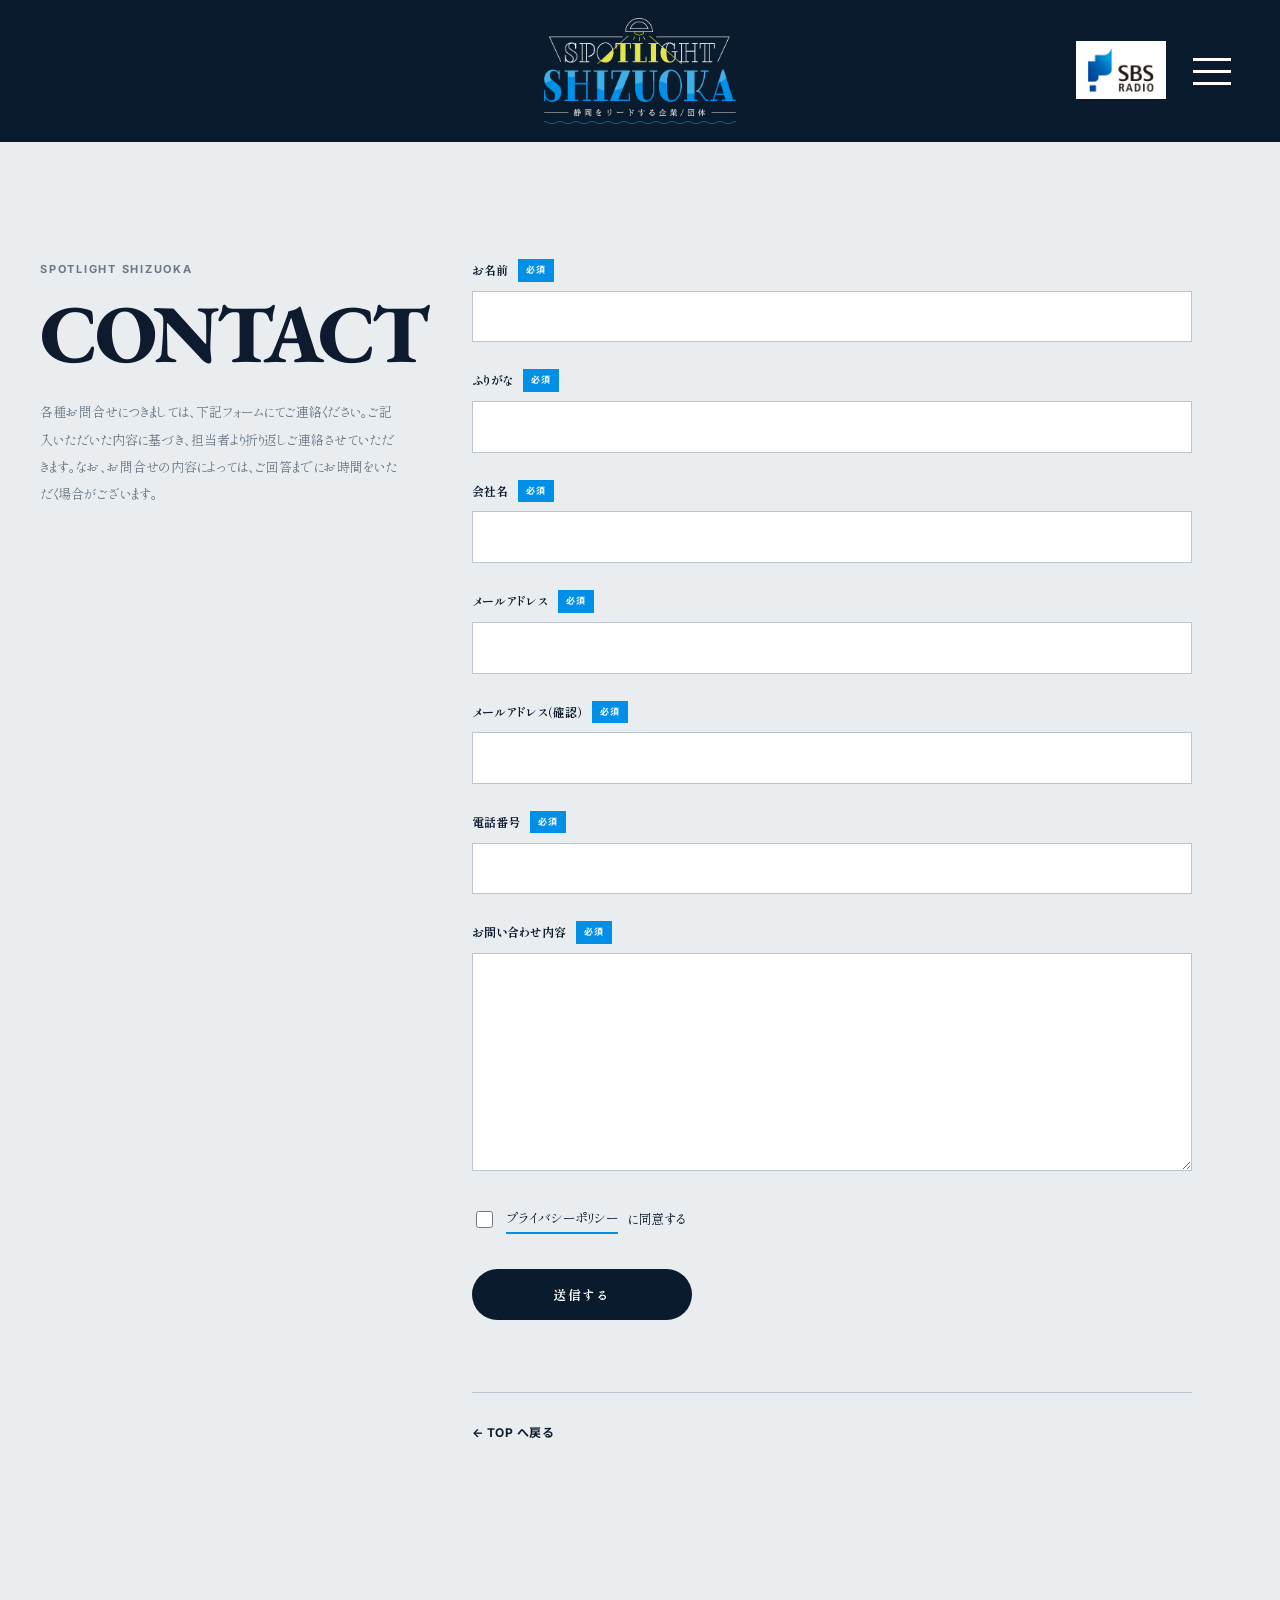
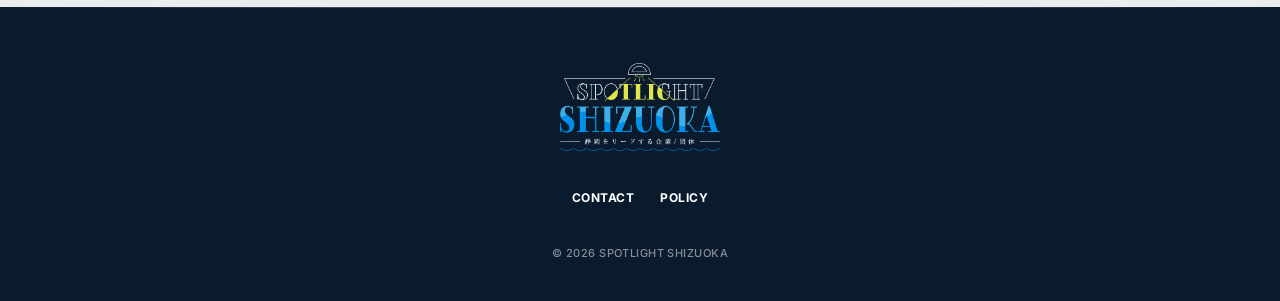
==== commit 53298875: "favicon の 404 を修正（favicon.svg → favicon.png） サブページ(contact/privacy/entry)が存在しない favicon.svg を参照して 40" ====
--- a/contact.html
+++ b/contact.html
@@ -9,7 +9,7 @@
 <meta property="og:type" content="website">
 <meta property="og:site_name" content="SPOTLIGHT SHIZUOKA">
 <meta name="theme-color" content="#0B1B2E">
-<link rel="icon" href="assets/img/favicon.svg" type="image/svg+xml">
+<link rel="icon" href="assets/img/favicon.png" type="image/png">
 
 <link rel="preconnect" href="https://fonts.googleapis.com">
 <link rel="preconnect" href="https://fonts.gstatic.com" crossorigin>
--- a/assets/css/style.css
+++ b/assets/css/style.css
@@ -204,7 +204,7 @@
 
 .l-header__station img {
   width: auto;
-  height: 26px;
+  height: 44px;
 }
 
 @media (max-width: 900px) {
@@ -231,10 +231,27 @@
    -------------------------------------------------------------- */
 /* ヘッダーと同じくロゴを読ませるためネイビー地にする */
 .l-footer {
+  position: relative;
   margin-top: 72px;
   padding-block: 56px 36px;
   background-color: var(--color-navy);
   color: var(--color-white);
+}
+
+/* 放送局セクションとフッターは同じネイビーで地続きなので、
+   境目に一本、細い光の線を入れて面を分ける */
+.l-footer::before {
+  content: "";
+  position: absolute;
+  inset: 0 0 auto 0;
+  height: 1px;
+  background-image: linear-gradient(
+    to right,
+    transparent,
+    rgba(255, 255, 255, 0.22) 28%,
+    rgba(255, 255, 255, 0.22) 72%,
+    transparent
+  );
 }
 
 /* 放送局セクション（同じネイビー地）の直後は、隙間を作らず
@@ -259,12 +276,22 @@
   text-align: center;
 }
 
+/* 放送局は白の版に載せたロゴで置く（ヘッダー・ABOUT と同じ扱い） */
 .l-footer__station a {
-  font-family: var(--font-ui);
-  font-size: 12px;
-  font-weight: 700;
-  letter-spacing: .16em;
-  color: var(--color-lime);
+  display: inline-flex;
+  align-items: center;
+  padding: 8px 14px;
+  background-color: var(--color-white);
+  transition: opacity var(--dur) var(--ease);
+}
+
+.l-footer__station a:hover {
+  opacity: .78;
+}
+
+.l-footer__station img {
+  width: auto;
+  height: 24px;
 }
 
 .l-footer__logo img {
@@ -716,17 +743,16 @@
 .c-card__logo {
   display: grid;
   place-items: center;
-  padding: 9% 7%;
   background-color: var(--color-white);
   box-shadow: inset 0 0 0 1px var(--color-line);
 }
 
-/* 素材ごとに縦横比も地色もばらつくので、幅・高さの両方を小さく縛って
-   「同じくらいの大きさの印」に見えるところまで落とす */
+/* 素材ごとに縦横比も地色もばらつく。cover だと白地ロゴが上下で
+   切れてしまうので、contain でカード幅いっぱいまで拡大しつつ
+   ロゴ全体は必ず収める（余白は最小限、切れはゼロ） */
 .c-card__logo img {
-  max-width: 96%;
-  max-height: 72%;
-  width: auto;
+  width: 100%;
+  height: 100%;
   object-fit: contain;
   transition: transform .55s var(--ease);
 }
@@ -1053,7 +1079,7 @@
    ・調整値は下の :root にまとめてある。
    -------------------------------------------------------------- */
 :root {
-  --opening-scroll-length: 290svh;  /* Hero 全体のスクロール距離 */
+  --opening-scroll-length: 100svh;  /* Hero は1画面ぶん。再生はスクロール量に結びつけずゲートが直接ドライブ */
   --opening-side: 7vw;              /* Hero の左右余白 */
   --opening-logo-width: min(52vw, 700px, 84svh);   /* 平たい画面では高さでも抑える */
   --opening-window-width: min(30vw, 52svh);
@@ -1177,6 +1203,65 @@
     transparent 72%);
 }
 
+/* SPOTLIGHT の名にちなむ光の演出。ロゴへ差す光芒と、その中に舞う微光の粒子。
+   スクロールで --opening-light に乗せて、風景に切り替わるまでに静かに引く */
+.has-js .opening-hero__aura {
+  position: absolute;
+  inset: 0;
+  z-index: 1;                 /* 地の上・ロゴ(z4)や窓(z2)の下 */
+  overflow: hidden;
+  pointer-events: none;
+  opacity: var(--opening-light, 1);
+}
+
+/* ロゴのランプから下へ広がる光芒。上が細く、下へ open していく */
+.has-js .opening-hero__beam {
+  position: absolute;
+  top: -4%;
+  left: 50%;
+  width: min(52vw, 640px);
+  height: 62%;
+  transform: translateX(-50%);
+  clip-path: polygon(43% 0, 57% 0, 100% 100%, 0 100%);
+  background-image: linear-gradient(to bottom,
+    rgba(227, 230, 72, .14),
+    rgba(61, 176, 234, .10) 32%,
+    rgba(61, 176, 234, .04) 62%,
+    transparent 90%);
+  filter: blur(16px);
+  mix-blend-mode: screen;
+  animation: opening-beam 6.5s ease-in-out infinite;
+}
+
+/* 光芒はごくわずかに息づく（規則的） */
+@keyframes opening-beam {
+  0%, 100% { opacity: .78; }
+  50%      { opacity: 1; }
+}
+
+/* 光の中に舞う塵のような粒子。位置・大きさ・周期は span 側の変数で散らす */
+.has-js .opening-hero__mote {
+  position: absolute;
+  left: var(--x);
+  top: var(--y);
+  width: var(--s, 3px);
+  height: var(--s, 3px);
+  border-radius: 50%;
+  background-image: radial-gradient(circle,
+    rgba(255, 255, 255, .9), rgba(255, 255, 255, 0) 70%);
+  opacity: 0;
+  will-change: transform, opacity;
+  animation: opening-mote var(--d, 10s) ease-in-out var(--delay, 0s) infinite;
+}
+
+@keyframes opening-mote {
+  0%   { opacity: 0;    transform: translateY(6px) scale(.7); }
+  20%  { opacity: .6; }
+  50%  { opacity: .28;  transform: translateY(calc(var(--drift, -18px) * .5)) scale(1); }
+  80%  { opacity: .6; }
+  100% { opacity: 0;    transform: translateY(var(--drift, -18px)) scale(.75); }
+}
+
 /* ロゴは Hero の主役。ヘッダー内の小さなロゴとは役割を分ける */
 /* left:50% の絶対配置だと収縮幅が親の半分に制限されるので、
    枠側に幅を持たせて画像はそれに合わせる */
@@ -1243,7 +1328,9 @@
 
 .has-js .opening-hero__concept {
   position: absolute;
-  top: 50%;
+  /* コンセプト段ではヘッダー（ネイビー地）が上に出るので、その下の
+     見える範囲で縦中央になるよう、ヘッダー高の半分だけ下げる */
+  top: calc(50% + var(--header-height) / 2);
   left: 50%;
   z-index: 6;
   width: min(760px, 82vw);
@@ -1353,7 +1440,7 @@
 
 @media (max-width: 900px) {
   :root {
-    --opening-scroll-length: 180svh;
+    --opening-scroll-length: 100svh;
     --opening-side: var(--container-pad);
     --opening-logo-width: min(88vw, 440px, 50svh);
     --opening-window-width: min(52vw, 30svh);
@@ -1539,9 +1626,11 @@
 }
 
 /* 横スクロールはさせない。残り4人は幅を分け合って必ず収める
-   （5人目までは見出し脇の送りボタンと自動送りで入れ替わる） */
+   （5人目までは見出し脇の送りボタンと自動送りで入れ替わる）
+   overflow-x:clip なら横だけ切って、縦（カード情報の下側）は
+   切らずに出せる。overflow:hidden だと縦も一緒に切れてしまう */
 .p-voice__rail {
-  overflow: hidden;
+  overflow-x: clip;
   min-width: 0;
 }
 
@@ -1607,7 +1696,10 @@
   /* 止め位置は TOP の構成にしかないので、Hero のあるページだけに効かせる。
      下層ページに掛けると、止め位置がフッターしかないため最下部へ飛ぶ */
   html:has([data-opening-hero]) {
-    scroll-snap-type: y mandatory;
+    /* mandatory はトラックパッドの慣性と scrub 演出を奪い合って
+       カクつくため proximity に。近くで止めたときだけ吸い付く。
+       Hero のコンセプト送りは GSAP 側の snap が担うのでここは緩くてよい */
+    scroll-snap-type: y proximity;
   }
 
   /* Hero にも止め位置を置くが、Hero の高さ（240svh）は画面より大きいので
@@ -1769,24 +1861,43 @@
   margin-top: 10vh;
   /* 下は詰めてフッターへ continuously つなぐ（下記 :has で margin も消す） */
   padding-block: 15vh 16vh;
-  /* Hero の風景とは変える。放送＝音を、中央に流れるサウンドウェーブで表す。
-     地は深いネイビーで、そのままフッターへ続く */
+  /* 地は深いネイビー。中央に光を溜めて暗くなりすぎないようにする（青＋ライム）。
+     音の波形は別のインラインSVG(.p-station__wave)で線そのものを動かす */
   background-color: var(--color-navy);
   background-image:
-    /* 中央に光を溜めて、暗くなりすぎないようにする（青＋ライム） */
     radial-gradient(64% 56% at 50% 48%,
       rgba(61, 176, 234, .20),
       transparent 70%),
     radial-gradient(40% 34% at 50% 48%,
       rgba(227, 230, 72, .10),
-      transparent 72%),
-    /* 音の波形（SVG data URI。外部画像は使わない） */
-    url("data:image/svg+xml,%3Csvg%20xmlns%3D%22http%3A%2F%2Fwww.w3.org%2F2000%2Fsvg%22%20width%3D%221600%22%20height%3D%22260%22%20viewBox%3D%220%200%201600%20260%22%20fill%3D%22none%22%3E%3Cpolyline%20points%3D%220%2C130.0%208%2C130.2%2016%2C130.7%2024%2C131.4%2032%2C132.2%2040%2C133.1%2048%2C134.0%2056%2C135.0%2064%2C135.9%2072%2C136.9%2080%2C137.8%2088%2C138.7%2096%2C139.5%20104%2C140.2%20112%2C140.7%20120%2C141.2%20128%2C141.6%20136%2C141.8%20144%2C141.9%20152%2C141.8%20160%2C141.7%20168%2C141.4%20176%2C141.1%20184%2C140.7%20192%2C140.2%20200%2C139.7%20208%2C139.2%20216%2C138.6%20224%2C138.1%20232%2C137.6%20240%2C137.2%20248%2C136.8%20256%2C136.4%20264%2C136.2%20272%2C136.0%20280%2C135.9%20288%2C135.9%20296%2C136.0%20304%2C136.1%20312%2C136.3%20320%2C136.5%20328%2C136.8%20336%2C137.1%20344%2C137.4%20352%2C137.6%20360%2C137.8%20368%2C137.9%20376%2C137.9%20384%2C137.7%20392%2C137.5%20400%2C137.1%20408%2C136.5%20416%2C135.8%20424%2C134.8%20432%2C133.7%20440%2C132.4%20448%2C131.0%20456%2C129.4%20464%2C127.6%20472%2C125.8%20480%2C123.8%20488%2C121.8%20496%2C119.7%20504%2C117.6%20512%2C115.6%20520%2C113.6%20528%2C111.7%20536%2C110.0%20544%2C108.4%20552%2C107.0%20560%2C105.8%20568%2C104.9%20576%2C104.2%20584%2C103.8%20592%2C103.7%20600%2C103.9%20608%2C104.4%20616%2C105.2%20624%2C106.3%20632%2C107.7%20640%2C109.3%20648%2C111.1%20656%2C113.1%20664%2C115.3%20672%2C117.7%20680%2C120.1%20688%2C122.6%20696%2C125.1%20704%2C127.6%20712%2C130.0%20720%2C132.3%20728%2C134.5%20736%2C136.6%20744%2C138.5%20752%2C140.1%20760%2C141.6%20768%2C142.8%20776%2C143.8%20784%2C144.6%20792%2C145.2%20800%2C145.5%20808%2C145.6%20816%2C145.5%20824%2C145.2%20832%2C144.8%20840%2C144.3%20848%2C143.7%20856%2C143.0%20864%2C142.2%20872%2C141.5%20880%2C140.8%20888%2C140.1%20896%2C139.5%20904%2C139.0%20912%2C138.6%20920%2C138.3%20928%2C138.2%20936%2C138.2%20944%2C138.3%20952%2C138.5%20960%2C138.9%20968%2C139.3%20976%2C139.8%20984%2C140.4%20992%2C141.1%201000%2C141.7%201008%2C142.4%201016%2C143.0%201024%2C143.5%201032%2C143.9%201040%2C144.2%201048%2C144.4%201056%2C144.4%201064%2C144.2%201072%2C143.9%201080%2C143.3%201088%2C142.5%201096%2C141.5%201104%2C140.3%201112%2C138.9%201120%2C137.3%201128%2C135.5%201136%2C133.6%201144%2C131.6%201152%2C129.4%201160%2C127.2%201168%2C125.0%201176%2C122.7%201184%2C120.5%201192%2C118.4%201200%2C116.3%201208%2C114.4%201216%2C112.6%201224%2C111.1%201232%2C109.7%201240%2C108.5%201248%2C107.6%201256%2C106.9%201264%2C106.5%201272%2C106.3%201280%2C106.3%201288%2C106.6%201296%2C107.1%201304%2C107.8%201312%2C108.7%201320%2C109.8%201328%2C111.0%201336%2C112.3%201344%2C113.7%201352%2C115.2%201360%2C116.7%201368%2C118.2%201376%2C119.7%201384%2C121.2%201392%2C122.5%201400%2C123.8%201408%2C125.0%201416%2C126.1%201424%2C127.1%201432%2C128.0%201440%2C128.7%201448%2C129.3%201456%2C129.8%201464%2C130.2%201472%2C130.5%201480%2C130.7%201488%2C130.8%201496%2C130.9%201504%2C130.9%201512%2C130.9%201520%2C130.8%201528%2C130.7%201536%2C130.7%201544%2C130.6%201552%2C130.6%201560%2C130.5%201568%2C130.5%201576%2C130.4%201584%2C130.4%201592%2C130.3%201600%2C130.0%22%20stroke%3D%22%23E3E648%22%20stroke-width%3D%222.2%22%20stroke-opacity%3D%220.55%22%20stroke-linecap%3D%22round%22%20stroke-linejoin%3D%22round%22%2F%3E%3Cpolyline%20points%3D%220%2C130.0%208%2C133.3%2016%2C134.9%2024%2C136.1%2032%2C137.0%2040%2C137.7%2048%2C138.2%2056%2C138.6%2064%2C138.8%2072%2C138.9%2080%2C138.8%2088%2C138.7%2096%2C138.4%20104%2C138.1%20112%2C137.7%20120%2C137.3%20128%2C136.8%20136%2C136.3%20144%2C135.8%20152%2C135.3%20160%2C134.9%20168%2C134.4%20176%2C134.0%20184%2C133.6%20192%2C133.3%20200%2C133.1%20208%2C132.9%20216%2C132.8%20224%2C132.7%20232%2C132.7%20240%2C132.7%20248%2C132.8%20256%2C132.9%20264%2C133.0%20272%2C133.2%20280%2C133.3%20288%2C133.5%20296%2C133.6%20304%2C133.7%20312%2C133.8%20320%2C133.8%20328%2C133.7%20336%2C133.5%20344%2C133.2%20352%2C132.8%20360%2C132.3%20368%2C131.7%20376%2C130.9%20384%2C130.0%20392%2C129.0%20400%2C127.8%20408%2C126.5%20416%2C125.1%20424%2C123.6%20432%2C121.9%20440%2C120.2%20448%2C118.4%20456%2C116.5%20464%2C114.7%20472%2C112.7%20480%2C110.8%20488%2C109.0%20496%2C107.1%20504%2C105.4%20512%2C103.7%20520%2C102.2%20528%2C100.8%20536%2C99.5%20544%2C98.5%20552%2C97.6%20560%2C97.0%20568%2C96.6%20576%2C96.4%20584%2C96.5%20592%2C96.8%20600%2C97.4%20608%2C98.3%20616%2C99.4%20624%2C100.7%20632%2C102.3%20640%2C104.1%20648%2C106.1%20656%2C108.3%20664%2C110.7%20672%2C113.2%20680%2C115.9%20688%2C118.6%20696%2C121.5%20704%2C124.4%20712%2C127.2%20720%2C130.1%20728%2C133.0%20736%2C135.8%20744%2C138.4%20752%2C141.0%20760%2C143.5%20768%2C145.8%20776%2C147.9%20784%2C149.8%20792%2C151.5%20800%2C153.0%20808%2C154.3%20816%2C155.3%20824%2C156.2%20832%2C156.7%20840%2C157.1%20848%2C157.3%20856%2C157.2%20864%2C156.9%20872%2C156.5%20880%2C155.9%20888%2C155.2%20896%2C154.3%20904%2C153.3%20912%2C152.2%20920%2C151.1%20928%2C149.9%20936%2C148.7%20944%2C147.5%20952%2C146.4%20960%2C145.2%20968%2C144.2%20976%2C143.1%20984%2C142.2%20992%2C141.4%201000%2C140.6%201008%2C140.0%201016%2C139.5%201024%2C139.1%201032%2C138.8%201040%2C138.7%201048%2C138.6%201056%2C138.6%201064%2C138.7%201072%2C138.9%201080%2C139.2%201088%2C139.5%201096%2C139.8%201104%2C140.1%201112%2C140.4%201120%2C140.8%201128%2C141.0%201136%2C141.2%201144%2C141.4%201152%2C141.4%201160%2C141.4%201168%2C141.2%201176%2C141.0%201184%2C140.6%201192%2C140.0%201200%2C139.3%201208%2C138.5%201216%2C137.6%201224%2C136.5%201232%2C135.3%201240%2C134.0%201248%2C132.5%201256%2C131.0%201264%2C129.4%201272%2C127.7%201280%2C126.0%201288%2C124.3%201296%2C122.5%201304%2C120.7%201312%2C119.0%201320%2C117.3%201328%2C115.7%201336%2C114.2%201344%2C112.7%201352%2C111.4%201360%2C110.2%201368%2C109.2%201376%2C108.3%201384%2C107.6%201392%2C107.1%201400%2C106.7%201408%2C106.6%201416%2C106.6%201424%2C106.8%201432%2C107.1%201440%2C107.6%201448%2C108.3%201456%2C109.1%201464%2C110.0%201472%2C111.1%201480%2C112.3%201488%2C113.5%201496%2C114.8%201504%2C116.1%201512%2C117.5%201520%2C118.9%201528%2C120.3%201536%2C121.6%201544%2C122.9%201552%2C124.2%201560%2C125.4%201568%2C126.5%201576%2C127.4%201584%2C128.3%201592%2C129.1%201600%2C130.0%22%20stroke%3D%22%233DB0EA%22%20stroke-width%3D%221.6%22%20stroke-opacity%3D%220.3%22%20stroke-linecap%3D%22round%22%20stroke-linejoin%3D%22round%22%2F%3E%3Cpolyline%20points%3D%220%2C130.0%208%2C130.0%2016%2C129.9%2024%2C129.8%2032%2C129.6%2040%2C129.5%2048%2C129.4%2056%2C129.3%2064%2C129.3%2072%2C129.3%2080%2C129.3%2088%2C129.3%2096%2C129.3%20104%2C129.3%20112%2C129.3%20120%2C129.2%20128%2C129.0%20136%2C128.7%20144%2C128.3%20152%2C127.8%20160%2C127.2%20168%2C126.5%20176%2C125.7%20184%2C124.8%20192%2C123.9%20200%2C123.0%20208%2C122.1%20216%2C121.2%20224%2C120.3%20232%2C119.6%20240%2C119.0%20248%2C118.6%20256%2C118.4%20264%2C118.4%20272%2C118.7%20280%2C119.2%20288%2C119.9%20296%2C120.9%20304%2C122.2%20312%2C123.6%20320%2C125.3%20328%2C127.1%20336%2C129.0%20344%2C131.0%20352%2C133.0%20360%2C135.0%20368%2C137.0%20376%2C138.8%20384%2C140.5%20392%2C142.0%20400%2C143.2%20408%2C144.2%20416%2C144.9%20424%2C145.4%20432%2C145.6%20440%2C145.4%20448%2C145.1%20456%2C144.5%20464%2C143.7%20472%2C142.7%20480%2C141.6%20488%2C140.4%20496%2C139.2%20504%2C137.9%20512%2C136.7%20520%2C135.6%20528%2C134.6%20536%2C133.7%20544%2C133.0%20552%2C132.4%20560%2C132.0%20568%2C131.8%20576%2C131.7%20584%2C131.7%20592%2C131.8%20600%2C131.9%20608%2C132.1%20616%2C132.3%20624%2C132.4%20632%2C132.4%20640%2C132.3%20648%2C132.0%20656%2C131.5%20664%2C130.8%20672%2C129.8%20680%2C128.7%20688%2C127.3%20696%2C125.7%20704%2C123.9%20712%2C122.0%20720%2C119.9%20728%2C117.8%20736%2C115.7%20744%2C113.7%20752%2C111.7%20760%2C109.9%20768%2C108.3%20776%2C107.0%20784%2C105.9%20792%2C105.2%20800%2C104.9%20808%2C105.0%20816%2C105.4%20824%2C106.2%20832%2C107.4%20840%2C108.9%20848%2C110.7%20856%2C112.9%20864%2C115.2%20872%2C117.7%20880%2C120.3%20888%2C122.9%20896%2C125.5%20904%2C128.1%20912%2C130.5%20920%2C132.8%20928%2C134.8%20936%2C136.6%20944%2C138.2%20952%2C139.4%20960%2C140.4%20968%2C141.1%20976%2C141.5%20984%2C141.7%20992%2C141.7%201000%2C141.5%201008%2C141.1%201016%2C140.7%201024%2C140.2%201032%2C139.6%201040%2C139.2%201048%2C138.7%201056%2C138.4%201064%2C138.2%201072%2C138.1%201080%2C138.1%201088%2C138.3%201096%2C138.7%201104%2C139.1%201112%2C139.7%201120%2C140.3%201128%2C141.0%201136%2C141.6%201144%2C142.2%201152%2C142.8%201160%2C143.2%201168%2C143.5%201176%2C143.5%201184%2C143.4%201192%2C143.1%201200%2C142.5%201208%2C141.7%201216%2C140.7%201224%2C139.4%201232%2C138.0%201240%2C136.3%201248%2C134.6%201256%2C132.7%201264%2C130.8%201272%2C128.8%201280%2C126.9%201288%2C125.1%201296%2C123.4%201304%2C121.9%201312%2C120.5%201320%2C119.4%201328%2C118.5%201336%2C117.9%201344%2C117.5%201352%2C117.4%201360%2C117.5%201368%2C117.8%201376%2C118.4%201384%2C119.2%201392%2C120.1%201400%2C121.1%201408%2C122.2%201416%2C123.3%201424%2C124.4%201432%2C125.6%201440%2C126.6%201448%2C127.6%201456%2C128.5%201464%2C129.2%201472%2C129.9%201480%2C130.4%201488%2C130.8%201496%2C131.0%201504%2C131.2%201512%2C131.3%201520%2C131.3%201528%2C131.2%201536%2C131.1%201544%2C130.9%201552%2C130.8%201560%2C130.6%201568%2C130.5%201576%2C130.4%201584%2C130.3%201592%2C130.2%201600%2C130.0%22%20stroke%3D%22%23FFFFFF%22%20stroke-width%3D%221.2%22%20stroke-opacity%3D%220.16%22%20stroke-linecap%3D%22round%22%20stroke-linejoin%3D%22round%22%2F%3E%3Cpolyline%20points%3D%220%2C130.0%208%2C129.0%2016%2C128.5%2024%2C128.2%2032%2C127.8%2040%2C127.6%2048%2C127.3%2056%2C127.0%2064%2C126.7%2072%2C126.3%2080%2C126.0%2088%2C125.6%2096%2C125.1%20104%2C124.6%20112%2C124.1%20120%2C123.5%20128%2C122.9%20136%2C122.2%20144%2C121.4%20152%2C120.6%20160%2C119.8%20168%2C119.0%20176%2C118.1%20184%2C117.1%20192%2C116.2%20200%2C115.3%20208%2C114.3%20216%2C113.4%20224%2C112.5%20232%2C111.6%20240%2C110.7%20248%2C109.9%20256%2C109.2%20264%2C108.6%20272%2C108.0%20280%2C107.5%20288%2C107.2%20296%2C106.9%20304%2C106.8%20312%2C106.8%20320%2C107.0%20328%2C107.3%20336%2C107.7%20344%2C108.3%20352%2C109.1%20360%2C110.0%20368%2C111.1%20376%2C112.3%20384%2C113.7%20392%2C115.3%20400%2C117.0%20408%2C118.8%20416%2C120.8%20424%2C122.9%20432%2C125.1%20440%2C127.4%20448%2C129.8%20456%2C132.3%20464%2C134.8%20472%2C137.4%20480%2C140.0%20488%2C142.6%20496%2C145.2%20504%2C147.8%20512%2C150.4%20520%2C152.9%20528%2C155.3%20536%2C157.7%20544%2C159.9%20552%2C162.0%20560%2C164.0%20568%2C165.9%20576%2C167.6%20584%2C169.1%20592%2C170.5%20600%2C171.7%20608%2C172.6%20616%2C173.4%20624%2C174.0%20632%2C174.4%20640%2C174.6%20648%2C174.5%20656%2C174.3%20664%2C173.9%20672%2C173.3%20680%2C172.5%20688%2C171.5%20696%2C170.4%20704%2C169.1%20712%2C167.7%20720%2C166.1%20728%2C164.5%20736%2C162.7%20744%2C160.8%20752%2C158.9%20760%2C156.9%20768%2C154.8%20776%2C152.8%20784%2C150.7%20792%2C148.6%20800%2C146.6%20808%2C144.5%20816%2C142.5%20824%2C140.6%20832%2C138.8%20840%2C137.0%20848%2C135.3%20856%2C133.7%20864%2C132.3%20872%2C130.9%20880%2C129.6%20888%2C128.5%20896%2C127.5%20904%2C126.6%20912%2C125.8%20920%2C125.1%20928%2C124.6%20936%2C124.1%20944%2C123.8%20952%2C123.6%20960%2C123.4%20968%2C123.3%20976%2C123.3%20984%2C123.3%20992%2C123.4%201000%2C123.5%201008%2C123.7%201016%2C123.9%201024%2C124.0%201032%2C124.2%201040%2C124.3%201048%2C124.4%201056%2C124.5%201064%2C124.5%201072%2C124.5%201080%2C124.4%201088%2C124.2%201096%2C124.0%201104%2C123.7%201112%2C123.3%201120%2C122.8%201128%2C122.2%201136%2C121.6%201144%2C120.8%201152%2C120.0%201160%2C119.1%201168%2C118.1%201176%2C117.1%201184%2C116.0%201192%2C114.9%201200%2C113.7%201208%2C112.5%201216%2C111.3%201224%2C110.0%201232%2C108.8%201240%2C107.6%201248%2C106.4%201256%2C105.2%201264%2C104.1%201272%2C103.0%201280%2C102.1%201288%2C101.1%201296%2C100.3%201304%2C99.6%201312%2C99.0%201320%2C98.5%201328%2C98.2%201336%2C97.9%201344%2C97.8%201352%2C97.9%201360%2C98.0%201368%2C98.3%201376%2C98.8%201384%2C99.4%201392%2C100.1%201400%2C100.9%201408%2C101.8%201416%2C102.9%201424%2C104.1%201432%2C105.3%201440%2C106.7%201448%2C108.1%201456%2C109.5%201464%2C111.1%201472%2C112.6%201480%2C114.2%201488%2C115.8%201496%2C117.4%201504%2C118.9%201512%2C120.5%201520%2C121.9%201528%2C123.3%201536%2C124.7%201544%2C125.9%201552%2C127.0%201560%2C128.0%201568%2C128.8%201576%2C129.5%201584%2C130.0%201592%2C130.3%201600%2C130.0%22%20stroke%3D%22%233DB0EA%22%20stroke-width%3D%221.0%22%20stroke-opacity%3D%220.14%22%20stroke-linecap%3D%22round%22%20stroke-linejoin%3D%22round%22%2F%3E%3C%2Fsvg%3E");
-  background-repeat: no-repeat, no-repeat, no-repeat;
-  background-position: center, center, center;
-  background-size: auto, auto, 118% auto;
+      transparent 72%);
   color: var(--color-white);
 }
+
+/* 音の波形。線そのものが d のモーフィングでうねる（横スライドではない）。
+   面いっぱいに敷いて、内容は z-index で上に置く。preserveAspectRatio=none で
+   セクション幅に引き伸ばし、stroke は non-scaling で一定の細さを保つ */
+.p-station__wave {
+  position: absolute;
+  left: 0;
+  right: 0;
+  top: 50%;
+  transform: translateY(-50%);
+  width: 100%;
+  height: min(46vh, 340px);
+  z-index: 0;
+  pointer-events: none;
+}
+
+.p-station__wave-line {
+  stroke-linecap: round;
+  stroke-linejoin: round;
+}
+
+.p-station__wave-line--1 { stroke: #E3E648; stroke-width: 2.2; opacity: .55; }
+.p-station__wave-line--2 { stroke: #3DB0EA; stroke-width: 1.6; opacity: .30; }
+.p-station__wave-line--3 { stroke: #FFFFFF; stroke-width: 1.2; opacity: .16; }
+.p-station__wave-line--4 { stroke: #3DB0EA; stroke-width: 1.0; opacity: .14; }
 
 /* 面の上端を締める細い光の線（Hero のライムに合わせる） */
 .p-station::before {
@@ -1904,7 +2015,8 @@
   display: grid;
   grid-template-columns: 30% 1fr;
   gap: 0 6%;
-  padding-block: 72px 10vh;
+  /* ヘッダー直下に余白を持たせて詰まって見えないようにする */
+  padding-block: 116px 10vh;
 }
 
 .p-page__head {
@@ -2066,7 +2178,8 @@
    -------------------------------------------------------------- */
 .p-article {
   max-width: 1120px;
-  padding-block: 56px 12vh;
+  /* ヘッダー直下に余白を持たせて詰まって見えないようにする */
+  padding-block: 104px 12vh;
 }
 
 /* 頭は写真＝左 / 人物情報＝右 */
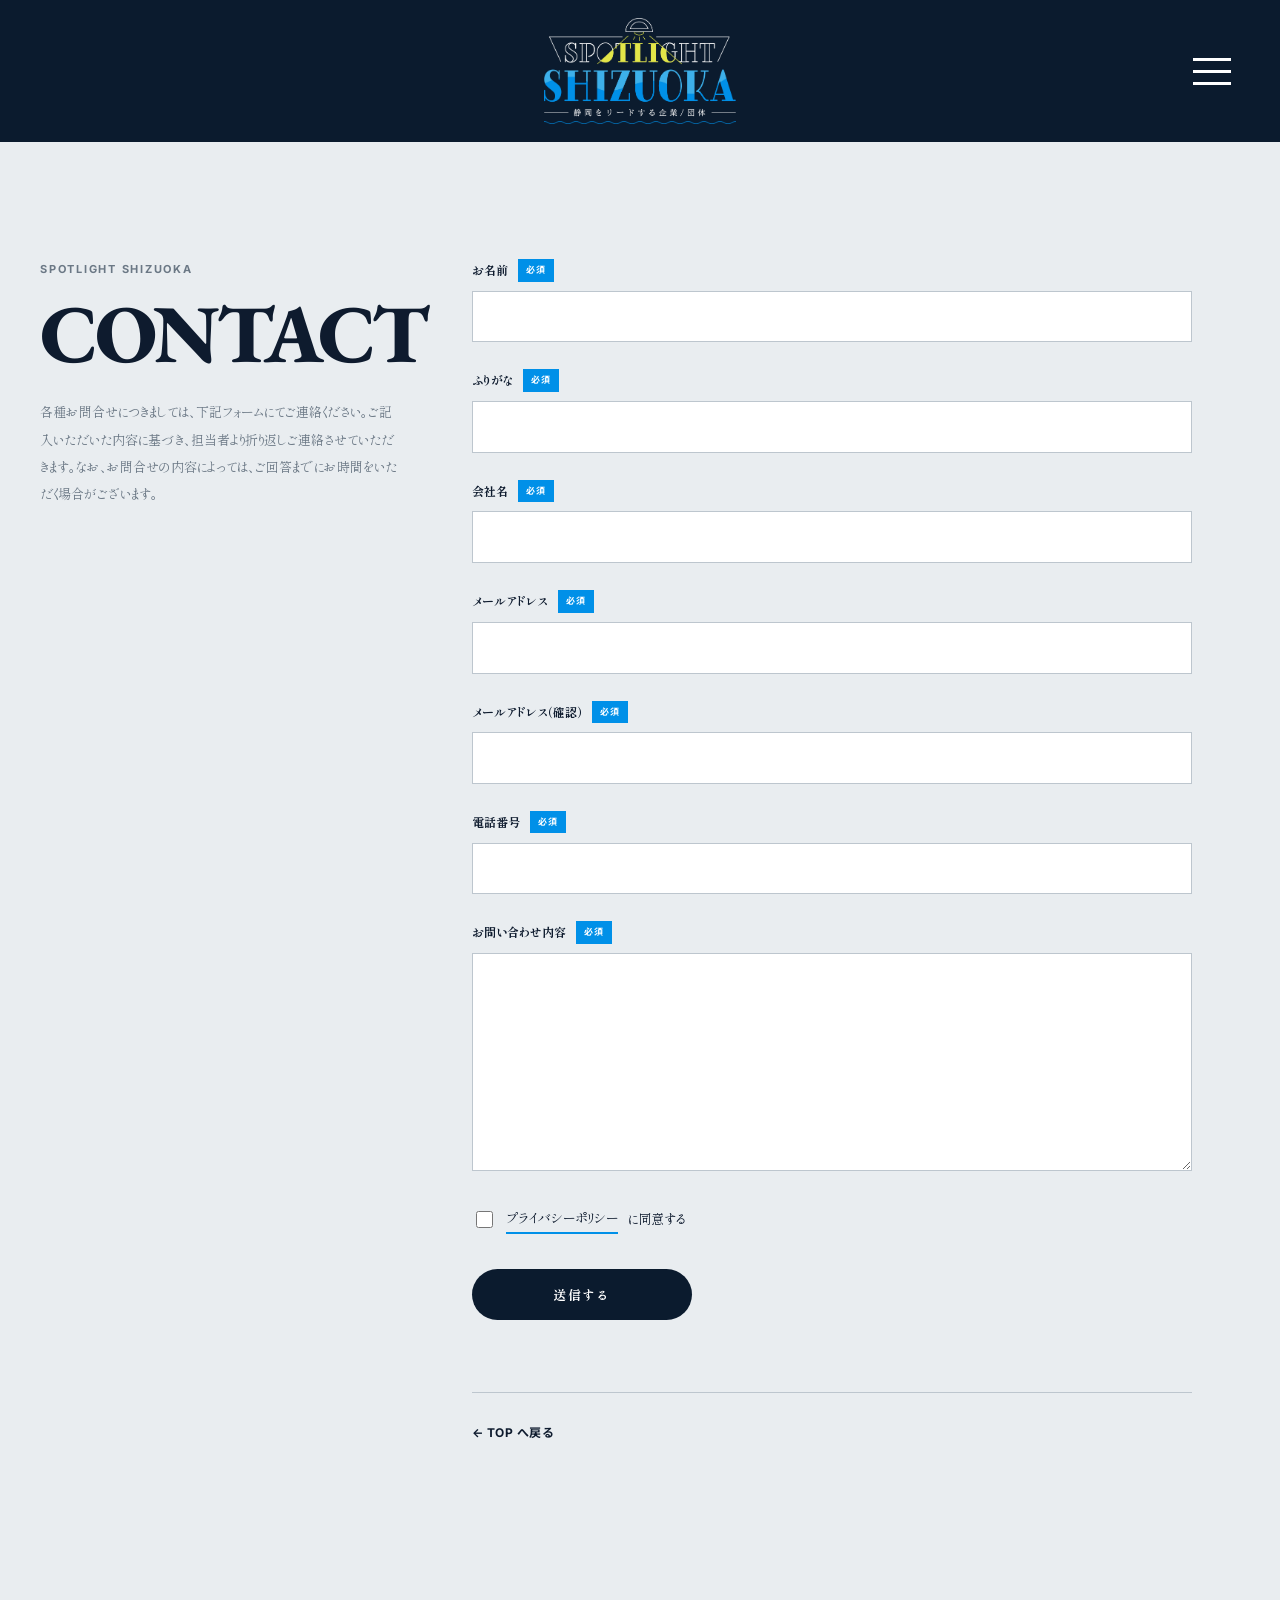
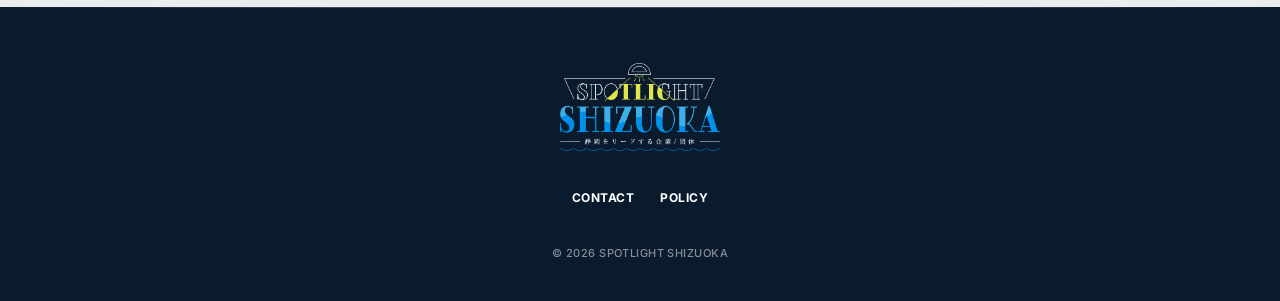
==== commit 60140e25: "Hero を夜明けの海に刷新・VOICE の狭い画面対応・CSS/JS のリファクタ ■ Hero（TOP） 提供写真(hero-sky.jpg)を背景に、水平線が常に --opening-horiz" ====
--- a/contact.html
+++ b/contact.html
@@ -25,11 +25,8 @@
       <a href="index.html"><img src="assets/img/logo.png" alt="SPOTLIGHT SHIZUOKA" width="1034" height="569"></a>
     </p>
 
-    <div class="l-header__end">
-      <p class="l-header__station">
-        <a href="https://www.at-s.com/sbsradio/" target="_blank" rel="noopener noreferrer"><img src="assets/img/sbs_logo.png" alt="SBSラジオ" width="144" height="96" decoding="async" /></a>
-      </p>
-    </div>
+    <!-- ハンバーガーは main.js がここに差し込む -->
+    <div class="l-header__end"></div>
   </div>
 </header>
 
--- a/assets/css/style.css
+++ b/assets/css/style.css
@@ -186,32 +186,6 @@
   display: flex;
   align-items: center;
   gap: 18px;
-}
-
-/* 放送局はロゴで出す。濃色地では読めない素材なので白の版に載せる
-   （ABOUT SBS RADIO と同じ扱い） */
-.l-header__station a {
-  display: inline-flex;
-  align-items: center;
-  padding: 7px 12px;
-  background-color: var(--color-white);
-  transition: opacity var(--dur) var(--ease);
-}
-
-.l-header__station a:hover {
-  opacity: .78;
-}
-
-.l-header__station img {
-  width: auto;
-  height: 44px;
-}
-
-@media (max-width: 900px) {
-  /* 狭い幅ではドロワーに寄せる */
-  .l-header__station {
-    display: none;
-  }
 }
 
 .l-header__logo img {
@@ -252,21 +226,6 @@
     rgba(255, 255, 255, 0.22) 72%,
     transparent
   );
-}
-
-/* 放送局セクション（同じネイビー地）の直後は、隙間を作らず
-   一枚の面としてフッターへつなぐ。
-   :has 非対応ブラウザでは放送局側の負マージンで詰める */
-.p-station {
-  margin-bottom: -72px;
-}
-
-main:has(#about-station) + .l-footer {
-  margin-top: 0;
-}
-
-main:has(#about-station) .p-station {
-  margin-bottom: 0;
 }
 
 .l-footer__inner {
@@ -701,9 +660,9 @@
 
 /* --------------------------------------------------------------
    Component / card（VOICE のカード）
-   写真と企業ロゴを重ねて置き、ホバーで入れ替える。
-   ・通常のカード … 既定はロゴ、ホバーで顔
-   ・各グループの先頭（--lead）… 既定は顔、ホバーでロゴ
+   見せるのは人。企業ロゴは出さない。
+   ・各グループの先頭（--lead）… 大きい枠。はじめからカラー
+   ・レールのカード … 白黒で置いて、ホバーで色が戻る
    -------------------------------------------------------------- */
 /* 先頭カードはリストの外に置くため、行頭記号を明示的に消す */
 .c-card {
@@ -721,65 +680,36 @@
   background-color: var(--color-white);
 }
 
-.c-card__photo,
-.c-card__logo {
+.c-card__photo {
   position: absolute;
   inset: 0;
-  transition: opacity .55s var(--ease);
+  transition: transform .55s var(--ease);
 }
 
 /* 枠より少し高く取り、枠の中だけで上下させる（--parallax-shift は
-   main.js が親セクションへ配る。JS が動かなければ既定値のまま止まる） */
+   main.js が親セクションへ配る。JS が動かなければ既定値のまま止まる）。
+   transform は視差が使うので、色の出し入れは filter 側で行う */
 .c-card__photo img {
   width: 100%;
   height: 112%;
   object-fit: cover;
   object-position: top;
   transform: translateY(var(--parallax-shift, -3%));
-}
-
-/* ロゴ面。素材ごとに地色が焼き込まれているので、
-   小さく・同じ光学サイズに揃えて「印」として見せる */
-.c-card__logo {
-  display: grid;
-  place-items: center;
-  background-color: var(--color-white);
-  box-shadow: inset 0 0 0 1px var(--color-line);
-}
-
-/* 素材ごとに縦横比も地色もばらつく。cover だと白地ロゴが上下で
-   切れてしまうので、contain でカード幅いっぱいまで拡大しつつ
-   ロゴ全体は必ず収める（余白は最小限、切れはゼロ） */
-.c-card__logo img {
-  width: 100%;
-  height: 100%;
-  object-fit: contain;
-  transition: transform .55s var(--ease);
-}
-
-.c-card__link:hover .c-card__logo img {
+  filter: grayscale(1) contrast(1.04);
+  transition: filter .55s var(--ease);
+}
+
+/* 大きい枠ははじめからカラー。レールはホバー／フォーカスで色が戻る */
+.c-card--lead .c-card__photo img,
+.c-card__link:hover .c-card__photo img,
+.c-card__link:focus-visible .c-card__photo img {
+  filter: grayscale(0) contrast(1);
+}
+
+.c-card__link:hover .c-card__photo,
+.c-card__link:focus-visible .c-card__photo {
   transform: scale(1.03);
 }
-
-/* 既定：通常カードはロゴ、先頭カードは顔 */
-.c-card__photo { opacity: 0; }
-.c-card__logo { opacity: 1; }
-
-.c-card--lead .c-card__photo { opacity: 1; }
-.c-card--lead .c-card__logo { opacity: 0; }
-
-/* ホバーで入れ替える */
-.c-card__link:hover .c-card__photo,
-.c-card__link:focus-visible .c-card__photo { opacity: 1; }
-
-.c-card__link:hover .c-card__logo,
-.c-card__link:focus-visible .c-card__logo { opacity: 0; }
-
-.c-card--lead .c-card__link:hover .c-card__photo,
-.c-card--lead .c-card__link:focus-visible .c-card__photo { opacity: 0; }
-
-.c-card--lead .c-card__link:hover .c-card__logo,
-.c-card--lead .c-card__link:focus-visible .c-card__logo { opacity: 1; }
 
 .c-card__more {
   position: absolute;
@@ -833,244 +763,10 @@
 }
 
 /* --------------------------------------------------------------
-   Component / form（お問い合わせ。下層ページのトーンに合わせる）
-   -------------------------------------------------------------- */
-.c-form__row {
-  display: grid;
-  gap: 8px;
-  margin-bottom: 26px;
-}
-
-.c-form__label {
-  display: flex;
-  align-items: center;
-  gap: 10px;
-  font-size: 12px;
-  font-weight: 700;
-}
-
-.c-form__req {
-  padding: 2px 8px;
-  background-color: var(--color-blue);
-  color: var(--color-white);
-  font-family: var(--font-ui);
-  font-size: 9px;
-  font-weight: 700;
-  letter-spacing: .1em;
-}
-
-.c-form__input {
-  width: 100%;
-  padding: 13px 14px;
-  border: 1px solid var(--color-line-strong);
-  border-radius: 0;
-  background-color: var(--color-white);
-  color: inherit;
-  font-family: inherit;
-  font-size: 14px;
-  line-height: 1.7;
-  transition: border-color var(--dur) var(--ease);
-}
-
-.c-form__input:focus {
-  border-color: var(--color-blue);
-  outline: none;
-}
-
-.c-form__input--area {
-  resize: vertical;
-}
-
-.c-form__consent {
-  margin-top: 34px;
-  font-size: 13px;
-}
-
-.c-form__consent label {
-  display: inline-flex;
-  align-items: center;
-  gap: 10px;
-  cursor: pointer;
-}
-
-.c-form__consent input {
-  width: 17px;
-  height: 17px;
-  accent-color: var(--color-blue);
-}
-
-.c-form__submit {
-  margin-top: 32px;
-}
-
-.c-form__submit button {
-  min-width: 220px;
-  padding: 16px 40px;
-  border: 0;
-  border-radius: 999px;
-  background-color: var(--color-navy);
-  color: var(--color-white);
-  font-family: inherit;
-  font-size: 13px;
-  font-weight: 700;
-  letter-spacing: .1em;
-  cursor: pointer;
-  transition: background-color var(--dur) var(--ease);
-}
-
-.c-form__submit button:hover {
-  background-color: var(--color-blue);
-}
-
-/* --------------------------------------------------------------
-   Component / hamburger（main.js がヘッダーに差し込む）
-   -------------------------------------------------------------- */
-.c-hamburger {
-  display: flex;
-  flex-direction: column;
-  align-items: center;
-  justify-content: center;
-  gap: 9px;
-  width: 56px;
-  height: 56px;
-  padding: 0;
-  border: 0;
-  background: none;
-  color: inherit;
-  cursor: pointer;
-  -webkit-appearance: none;
-  appearance: none;
-}
-
-.c-hamburger__line {
-  display: block;
-  width: 38px;
-  height: 3px;
-  background-color: currentColor;
-  transition: transform var(--dur) var(--ease), opacity var(--dur) var(--ease);
-}
-
-/* 3本のうち上下を交差させ、中央を消して × にする */
-.c-hamburger.is-active {
-  color: var(--color-white);
-}
-
-.c-hamburger.is-active .c-hamburger__line--top {
-  transform: translateY(12px) rotate(45deg);
-}
-
-.c-hamburger.is-active .c-hamburger__line--middle {
-  opacity: 0;
-}
-
-.c-hamburger.is-active .c-hamburger__line--bottom {
-  transform: translateY(-12px) rotate(-45deg);
-}
-
-/* --------------------------------------------------------------
-   Component / drawer（ハンバーガーで開くメニュー）
-   -------------------------------------------------------------- */
-.c-drawer {
-  position: fixed;
-  inset: 0;
-  z-index: 50;
-  visibility: hidden;
-  opacity: 0;
-  overflow-y: auto;
-  overscroll-behavior: contain;
-  padding: calc(var(--header-height) + 56px) var(--container-pad) 80px;
-  background-color: var(--color-navy);
-  color: var(--color-white);
-  transition: opacity var(--dur) var(--ease), visibility var(--dur) var(--ease);
-}
-
-.c-drawer.is-open {
-  visibility: visible;
-  opacity: 1;
-}
-
-.c-drawer__inner {
-  max-width: var(--container-max);
-  margin-inline: auto;
-}
-
-.c-drawer__section + .c-drawer__section {
-  margin-top: 64px;
-  padding-top: 48px;
-  border-top: 1px solid rgba(255, 255, 255, .18);
-}
-
-.c-drawer__label {
-  margin-bottom: 24px;
-  font-family: var(--font-ui);
-  font-size: 11px;
-  font-weight: 700;
-  letter-spacing: .16em;
-  color: var(--color-blue-light);
-}
-
-.c-drawer__menu {
-  display: flex;
-  flex-wrap: wrap;
-  gap: 4px 56px;
-}
-
-.c-drawer__menu a {
-  display: inline-block;
-  font-family: var(--font-display);
-  font-size: clamp(28px, 4vw, 54px);
-  font-weight: 800;
-  letter-spacing: -.02em;
-  line-height: 1.25;
-  transition: color var(--dur) var(--ease);
-}
-
-.c-drawer__menu a:hover {
-  color: var(--color-blue-light);
-}
-
-.c-drawer__list {
-  display: grid;
-  grid-template-columns: repeat(auto-fill, minmax(260px, 1fr));
-  column-gap: 44px;
-}
-
-.c-drawer__link {
-  display: block;
-  padding: 14px 0;
-  border-bottom: 1px solid rgba(255, 255, 255, .14);
-}
-
-.c-drawer__company {
-  display: block;
-  font-size: 11px;
-  font-weight: 400;
-  line-height: 1.7;
-  color: rgba(255, 255, 255, .55);
-}
-
-.c-drawer__person {
-  display: block;
-  margin-top: 2px;
-  font-size: 16px;
-  font-weight: 700;
-  transition: color var(--dur) var(--ease);
-}
-
-.c-drawer__link:hover .c-drawer__person,
-.c-drawer__link:focus-visible .c-drawer__person {
-  color: var(--color-blue-light);
-}
-
-/* ドロワーを開いている間は背面を固定する */
-.is-drawer-open {
-  overflow: hidden;
-}
-
-/* --------------------------------------------------------------
    Project / opening hero（TOP）
-   深いネイビーの中に大きなロゴ。右下の切り抜きから静岡の風景が覗き、
-   スクロールでその奥へ入っていく。
+   夜明けの海。上はまだ夜のネイビー、水平線に曙光、下は暗い海。
+   その中に大きなロゴが立ち、灯台の光がゆっくり一周する。
+   右下の切り抜きから静岡の風景が覗き、スクロールでその奥へ入っていく。
 
    ・基準は「演出なしでも読める縦積み」。
    ・JS が使える環境（html.has-js）だけ sticky の演出用配置へ切り替える。
@@ -1079,16 +775,36 @@
    ・調整値は下の :root にまとめてある。
    -------------------------------------------------------------- */
 :root {
-  --opening-scroll-length: 100svh;  /* Hero は1画面ぶん。再生はスクロール量に結びつけずゲートが直接ドライブ */
+  --opening-scroll-length: 240svh;  /* Hero のスクロール距離。scrub で流れるように追従する */
   --opening-side: 7vw;              /* Hero の左右余白 */
   --opening-logo-width: min(52vw, 700px, 84svh);   /* 平たい画面では高さでも抑える */
-  --opening-window-width: min(30vw, 52svh);
+  --opening-window-width: min(25vw, 43svh);
   --opening-window-ratio: 1.31;      /* 静岡県の実際の縦横比。画面比で歪ませない */
   --opening-window-bleed-x: 4vw;    /* 右の余白 */
   --opening-window-bleed-y: 4svh;   /* 下の余白 */
   --opening-image-scale: 1.24;      /* 初期の拡大率。CSS と JS で揃える */
   --opening-image-veil: .06;        /* 写真に常時かけるネイビー。切り抜きの中は明るく保つ */
   --opening-overlay-opacity: .64;   /* 最終盤の覆い。JS の overlayOpacity と揃える */
+  --opening-horizon: 72%;           /* 水平線の高さ。空と海、曙光の中心をここで揃える */
+  --opening-onair-size: 200px;     /* 放送のお知らせの円の直径 */
+  --opening-veil: .22;              /* 写真全体にかける暗さ。ここ1つで明暗を調整する */
+  --opening-photo-horizon: 67.3%;   /* 写真の中で水平線がある高さ。写真を替えたら測り直す */
+  /* 写真をどこまで拡大して置くか。画面をどう覆うかと、
+     手前にどこまで砂浜を入れるかがこれで決まる */
+  --opening-scene-width: max(100vw, 205svh);
+  --opening-wave: 20px;             /* 照り返しの筋の周期。送る距離もこれと同じにする */
+  --opening-beam-turn: 16s;         /* 光が一周する時間。ロゴの明滅もこれに乗せる */
+  /* ランプから見たロゴの方角。画面比で 79〜86度に収まるので代表値を置く。
+     光の始まりをこの角度の 90度手前にしてあるので、
+     光は一周の 1/4（＝4秒）のところで必ずロゴを通る */
+  --opening-beam-aim: 84deg;
+  --opening-lighthouse-x: 13%;      /* 灯台の立ち位置。ロゴの左、空いている側に置く */
+  --opening-lighthouse-h: min(30svh, 270px);
+  --opening-lighthouse-ratio: .4167;/* 灯台SVGの viewBox 100/240 */
+  /* 光の軸＝灯台のランプ。SVG の上から 20%（＝足元から 80%）の位置にある。
+     灯台は水平線に足を置くので、そこから逆算する */
+  --opening-lamp-x: var(--opening-lighthouse-x);
+  --opening-lamp-y: calc(var(--opening-horizon) - var(--opening-lighthouse-h) * .80);
 }
 
 /* ---- 基準（演出なし）。上から順に読める縦積み ---- */
@@ -1146,7 +862,123 @@
   will-change: transform;
 }
 
-/* SCROLL とネイビーの覆いは演出時にだけ出す */
+/* 放送のお知らせ。正円のシール。
+   外周を文字が回り、中心に放送局のロゴを置く。
+   円の上を光がゆっくり横切る（Hero の灯台の光に合わせた仕草）。
+   基準（演出なし）では縦積みの中にそのまま並ぶ */
+.opening-hero__onair {
+  position: relative;
+  display: grid;
+  place-items: center;
+  width: var(--opening-onair-size);
+  aspect-ratio: 1;
+  margin: 6vh auto 0;
+  border: 1px solid rgba(227, 230, 72, .34);
+  border-radius: 50%;
+  background-color: rgba(9, 22, 38, .5);
+  -webkit-backdrop-filter: blur(8px);
+  backdrop-filter: blur(8px);
+  box-shadow:
+    inset 0 1px 0 rgba(255, 255, 255, .09),
+    0 10px 30px rgba(4, 12, 22, .42);
+}
+
+/* 円の上を横切る光。丸みは親から継ぐ */
+.opening-hero__onair::after {
+  content: "";
+  position: absolute;
+  inset: 0;
+  border-radius: inherit;
+  pointer-events: none;
+  background-image: linear-gradient(105deg,
+    transparent 40%,
+    rgba(255, 255, 255, .16) 50%,
+    transparent 60%);
+  background-size: 240% 100%;
+  background-repeat: no-repeat;
+  animation: opening-onair-shine 7.5s ease-in-out infinite;
+}
+
+/* 走ったあとは間を置いてから次へ。ずっと光り続けさせない */
+@keyframes opening-onair-shine {
+  0%, 58% { background-position: -70% 0; }
+  100%    { background-position: 170% 0; }
+}
+
+/* 外周を回る文字。円そのものを回すので、文字は常に外を向いたまま巡る */
+.opening-hero__onair-ring {
+  position: absolute;
+  inset: 0;
+  width: 100%;
+  height: 100%;
+  animation: opening-onair-spin 22s linear infinite;
+}
+
+@keyframes opening-onair-spin {
+  from { transform: rotate(0deg); }
+  to   { transform: rotate(360deg); }
+}
+
+.opening-hero__onair-ringtext {
+  font-family: var(--font-ui);
+  font-size: 8.6px;
+  font-weight: 700;
+  fill: var(--color-lime);
+}
+
+/* 中身。局名と本文を縦に積んで円の中心に置く */
+.opening-hero__onair-core {
+  display: flex;
+  flex-direction: column;
+  align-items: center;
+  gap: 9px;
+}
+
+/* 放送局の名。円の主役なので大きく、字間を開いて印らしく */
+.opening-hero__onair-name {
+  font-family: var(--font-ui);
+  font-size: 21px;
+  font-weight: 700;
+  letter-spacing: .08em;
+  line-height: 1;
+  color: var(--color-white);
+}
+
+/* 本文。局名と分ける細い罫を挟み、頭に放送中の灯を添える */
+.opening-hero__onair-text {
+  display: inline-flex;
+  align-items: center;
+  gap: 7px;
+  padding-top: 9px;
+  border-top: 1px solid rgba(227, 230, 72, .38);
+  font-family: var(--font-ui);
+  font-size: 15px;
+  font-weight: 700;
+  letter-spacing: .04em;
+  line-height: 1;
+  color: var(--color-white);
+}
+
+.opening-hero__onair-text::before {
+  content: "";
+  width: 7px;
+  height: 7px;
+  border-radius: 50%;
+  background-color: var(--color-lime);
+  box-shadow: 0 0 11px rgba(227, 230, 72, .85);
+  animation: opening-onair-lamp 2.6s ease-in-out infinite;
+}
+
+@keyframes opening-onair-lamp {
+  0%, 100% { opacity: 1; }
+  50%      { opacity: .28; }
+}
+
+/* 写真とその覆い、海面、光の演出（灯台・光芒・粒子）、SCROLL、
+   ネイビーの覆いは演出時にだけ出す */
+.opening-hero__backdrop,
+.opening-hero__aura,
+.opening-hero__lighthouse,
 .opening-hero__scroll,
 .opening-hero__overlay {
   display: none;
@@ -1178,6 +1010,7 @@
   margin-top: calc(var(--header-height) * -1);
 }
 
+/* 地。写真が読めなかったときの受け皿。上端はヘッダーと同じ色 */
 .has-js .opening-hero__sticky {
   position: sticky;
   top: 0;
@@ -1188,55 +1021,233 @@
   background-color: var(--color-navy);
 }
 
-/* ネイビーの中へ差し込む光。ロゴの周りだけ空気を持たせる */
+/* Hero の地の入れ物。sticky と同じ大きさなので、中の要素の座標は変わらない。
+   締めで main.js がこれごと持ち上げ、下から次の誌面の地色を覗かせる。
+   写真と覆いをここに入れずに置くと、持ち上げた隙間から地色ではなく
+   夜明けの写真が覗いてしまう */
+.has-js .opening-hero__backdrop {
+  display: block;
+  position: absolute;
+  inset: 0;
+  pointer-events: none;
+}
+
+/* 夜明けの海の写真。空も海もこれ1枚で持つ。
+
+   cover で敷くと画面比によって写真の水平線が上下してしまい、
+   水平線に足を置いている灯台が浮いたり沈んだりする。
+   そこで写真の縦横比そのままの箱を作り、
+   「写真の水平線（--opening-photo-horizon）」が
+   「画面の水平線（--opening-horizon）」に必ず重なるよう置いている。
+   translateY を写真側の比率にしてあるので、どの画面比でもズレない。
+
+   幅は --opening-scene-width。画面を覆いきる大きさが要るのと、
+   手前に砂浜をどこまで入れるかがこの値で決まる */
+.has-js .opening-hero__scene {
+  display: block;
+  position: absolute;
+  left: 50%;
+  top: var(--opening-horizon);
+  width: var(--opening-scene-width);
+  aspect-ratio: 1000 / 667;
+  transform: translate(-50%, calc(var(--opening-photo-horizon) * -1));
+  pointer-events: none;
+  background-image: url("../img/hero-sky.jpg");
+  background-position: center;
+  background-size: cover;
+  background-repeat: no-repeat;
+}
+
+/* 写真の上のネイビー。上端はヘッダーと同じ色そのもので始めて一枚の面につなぎ、
+   ロゴの背後と足元は白ヌキが読めるところまで沈める。
+
+   全体の暗さは最下段の一枚（--opening-veil）で決める。
+   その上の帯は上端が不透明なネイビーなので、いくら暗さを足しても
+   画面の上端だけはヘッダーと同じ色のまま残り、境目が出ない */
+.has-js .opening-hero__veil {
+  display: block;
+  position: absolute;
+  inset: 0;
+  pointer-events: none;
+  background-image:
+    /* ロゴの背後をもう一段落とす */
+    radial-gradient(62% 36% at 50% 44%,
+      rgba(11, 27, 46, .42), transparent 80%),
+    linear-gradient(to bottom,
+      var(--color-navy) 0,
+      rgba(11, 27, 46, .76) 11%,
+      rgba(11, 27, 46, .52) 30%,
+      rgba(11, 27, 46, .46) 50%,
+      rgba(11, 27, 46, .50) 66%,
+      rgba(9, 22, 38, .58) 80%,
+      rgba(5, 14, 26, .78) 100%),
+    /* 全体の暗さ。調整はこの1つの変数だけで足りる */
+    linear-gradient(
+      rgba(4, 12, 24, var(--opening-veil)),
+      rgba(4, 12, 24, var(--opening-veil)));
+}
+
+/* 海面に置くのは灯台の照り返しだけ。波は写真そのものに任せる。
+   水平線から手前へ倒した面に乗せ、perspective で奥ほど詰めて見せる。
+
+   perspective は重ね順の文脈を作るので、この中で screen は使えない。
+   色は素のアルファ合成で沈んだ海に乗る濃さに調整している */
+.has-js .opening-hero__sea {
+  display: block;
+  position: absolute;
+  left: 0;
+  right: 0;
+  top: var(--opening-horizon);
+  bottom: 0;
+  overflow: hidden;
+  pointer-events: none;
+  perspective: 22vh;
+  perspective-origin: 50% 0;
+  /* 乗せるのは沖の水面だけ。写真では水平線(67.3%)から波打ち際(73.5%)までで、
+     海の帯のうち上から3割ほどしかない。そこを過ぎたら写真に任せて消す。
+     ここを広く取ると、照り返しが波打ち際や砂浜の上まで走ってしまう */
+  -webkit-mask-image: linear-gradient(to bottom,
+    #000 0, #000 15%, rgba(0, 0, 0, .45) 28%, transparent 42%);
+  mask-image: linear-gradient(to bottom,
+    #000 0, #000 15%, rgba(0, 0, 0, .45) 28%, transparent 42%);
+}
+
+/* 灯台の光が海面に落とす道。
+   水平線から手前へ倒した面に乗せているので、奥へ向かって自然にすぼまり、
+   粒も奥ほど詰まる（帯や階段には見えない）。
+   面の左端は画面の -80% にあるので、灯台（画面の 13%）は
+   面の幅 260% のうち (13 + 80) / 260 ≒ 35.8% にあたる。
+   送るのは筋の周期ちょうどぶんなので、いつまで回しても継ぎ目は出ない */
+.has-js .opening-hero__sea::after {
+  content: "";
+  position: absolute;
+  left: -80%;
+  right: -80%;
+  top: 0;
+  height: 300%;
+  transform-origin: 50% 0;
+  will-change: transform;
+  filter: blur(1.1px);
+  background-image:
+    repeating-linear-gradient(.4deg,
+      rgba(255, 241, 216, .95) 0 3px, transparent 3px var(--opening-wave)),
+    repeating-linear-gradient(-.62deg,
+      rgba(255, 226, 180, .65) 0 2px, transparent 2px var(--opening-wave));
+  -webkit-mask-image: radial-gradient(14% 48% at 35.8% 0,
+    #000, rgba(0, 0, 0, .64) 38%, transparent 78%);
+  mask-image: radial-gradient(14% 48% at 35.8% 0,
+    #000, rgba(0, 0, 0, .64) 38%, transparent 78%);
+  animation: opening-swell 9s linear infinite;
+}
+
+@keyframes opening-swell {
+  from { transform: rotateX(72deg) translateY(0); }
+  to   { transform: rotateX(72deg) translateY(var(--opening-wave)); }
+}
+
+
+
+/* ロゴの周りに残る空気。文字の足元だけ明るく持ち上げる。
+   --opening-light を使うのはここだけ（灯台とその光は引かせない）。
+   ロゴが退くのに合わせて引き、ヘッダーが地を取り戻すまでに消える */
 .has-js .opening-hero__sticky::before {
   content: "";
   position: absolute;
   inset: 0;
   z-index: 1;
   pointer-events: none;
-  /* ロゴと一緒に引かせる。ヘッダーが地を取り戻すまでに平らなネイビーへ戻す */
   opacity: var(--opening-light, 1);
-  background-image: radial-gradient(56% 46% at 50% 42%,
-    rgba(61, 176, 234, .13),
-    rgba(61, 176, 234, .05) 46%,
+  background-image: radial-gradient(52% 42% at 50% 42%,
+    rgba(255, 226, 190, .10),
+    rgba(61, 176, 234, .06) 44%,
     transparent 72%);
 }
 
-/* SPOTLIGHT の名にちなむ光の演出。ロゴへ差す光芒と、その中に舞う微光の粒子。
-   スクロールで --opening-light に乗せて、風景に切り替わるまでに静かに引く */
+/* SPOTLIGHT の名にちなむ光の演出。灯台から回る光芒と、その中に舞う微光の粒子。
+   灯台の本体と同じく、スクロールでは引かせない。光は灯り続け、
+   最後は風景の切り抜き（z2）が上から覆っていく。
+
+   z-index は auto のまま。数値を持たせると重ね順の文脈ができてしまい、
+   中の光が screen で夜明けの海と混ざらなくなる。
+   auto でも「地の上・窓(z2)やロゴ(z4)の下」の位置は変わらない */
 .has-js .opening-hero__aura {
+  display: block;
   position: absolute;
   inset: 0;
-  z-index: 1;                 /* 地の上・ロゴ(z4)や窓(z2)の下 */
+  z-index: auto;
   overflow: hidden;
   pointer-events: none;
-  opacity: var(--opening-light, 1);
-}
-
-/* ロゴのランプから下へ広がる光芒。上が細く、下へ open していく */
+}
+
+/* 灯台の光。ランプ（--opening-lamp-x / -y）を軸に、
+   一本の帯が根元から扇形に開きながらゆっくり一周する。
+   反対側にも弱い帯を持たせて、二灯の灯台らしい回り方にする。
+
+   ・扇形は conic-gradient の角度で作る（clip-path も blur も使わない）
+   ・距離の減衰は mask の radial に任せる。遠くで消えるのは光として自然
+   ・回すのは transform だけなので、塗りは一度で済む */
 .has-js .opening-hero__beam {
   position: absolute;
-  top: -4%;
-  left: 50%;
-  width: min(52vw, 640px);
-  height: 62%;
+  top: var(--opening-lamp-y);
+  left: var(--opening-lamp-x);
+  width: 150vmax;
+  height: 150vmax;
+  transform: translate(-50%, -50%);
+  background-image: conic-gradient(from calc(var(--opening-beam-aim) - 90deg),
+    /* 芯と縁の差を小さく取る。ここを急にすると筋（レーザー）に見える */
+    rgba(255, 244, 220, .26)   0deg,   /* 主灯。芯は温かい光 */
+    rgba(212, 236, 252, .22)  14deg,
+    rgba(132, 204, 244, .15)  28deg,
+    rgba(61, 176, 234, .07)   42deg,
+    transparent               58deg,   /* 扇の縁。芯から左右に58度ひらく */
+    transparent              146deg,
+    rgba(61, 176, 234, .04)  162deg,   /* 副灯。主灯の裏に薄く */
+    rgba(168, 214, 244, .09) 180deg,
+    rgba(61, 176, 234, .04)  198deg,
+    transparent              214deg,
+    transparent              302deg,
+    rgba(61, 176, 234, .07)  318deg,
+    rgba(132, 204, 244, .15) 332deg,
+    rgba(212, 236, 252, .22) 346deg,
+    rgba(255, 244, 220, .26) 360deg);
+  /* 根元がいちばん濃く、画面の隅でちょうど消える */
+  -webkit-mask-image: radial-gradient(closest-side,
+    rgba(0, 0, 0, .9) 0, rgba(0, 0, 0, .82) 30%, rgba(0, 0, 0, .52) 60%,
+    rgba(0, 0, 0, .17) 86%, transparent 100%);
+  mask-image: radial-gradient(closest-side,
+    rgba(0, 0, 0, .9) 0, rgba(0, 0, 0, .82) 30%, rgba(0, 0, 0, .52) 60%,
+    rgba(0, 0, 0, .17) 86%, transparent 100%);
+  mix-blend-mode: screen;
+  will-change: transform, opacity;
+  animation:
+    opening-lighthouse var(--opening-beam-turn) linear infinite,
+    opening-beam 6.5s ease-in-out infinite;
+}
+
+/* 光は一定の速さで回り続ける */
+@keyframes opening-lighthouse {
+  from { transform: translate(-50%, -50%) rotate(0deg); }
+  to   { transform: translate(-50%, -50%) rotate(360deg); }
+}
+
+/* 光そのものはごくわずかに息づく（回転とは別の周期） */
+@keyframes opening-beam {
+  0%, 100% { opacity: .88; }
+  50%      { opacity: 1; }
+}
+
+/* 灯台の本体。水平線に足を置いて立つ影。
+   塔も光もスクロールでは消さない。重ね順は auto のまま、
+   DOM で aura の後ろにあるので、塔は光芒の上に影として立つ */
+.has-js .opening-hero__lighthouse {
+  display: block;
+  position: absolute;
+  left: var(--opening-lighthouse-x);
+  bottom: calc(100% - var(--opening-horizon));
+  width: calc(var(--opening-lighthouse-h) * var(--opening-lighthouse-ratio));
+  height: var(--opening-lighthouse-h);
   transform: translateX(-50%);
-  clip-path: polygon(43% 0, 57% 0, 100% 100%, 0 100%);
-  background-image: linear-gradient(to bottom,
-    rgba(227, 230, 72, .14),
-    rgba(61, 176, 234, .10) 32%,
-    rgba(61, 176, 234, .04) 62%,
-    transparent 90%);
-  filter: blur(16px);
-  mix-blend-mode: screen;
-  animation: opening-beam 6.5s ease-in-out infinite;
-}
-
-/* 光芒はごくわずかに息づく（規則的） */
-@keyframes opening-beam {
-  0%, 100% { opacity: .78; }
-  50%      { opacity: 1; }
+  overflow: visible;
 }
 
 /* 光の中に舞う塵のような粒子。位置・大きさ・周期は span 側の変数で散らす */
@@ -1262,6 +1273,19 @@
   100% { opacity: 0;    transform: translateY(var(--drift, -18px)) scale(.75); }
 }
 
+/* 演出時は左上。右上のハンバーガーと左右で対になり、
+   右は切り抜き1つに戻る。左は円（上）と灯台（下）で柱ができ、
+   左上 → 中央のロゴ → 右下の切り抜き、と対角に視線が流れる。
+   高さは右上のハンバーガー（56px角）と上端を揃える */
+.has-js .opening-hero__onair {
+  position: absolute;
+  top: calc((var(--header-height) - 56px) / 2);
+  left: var(--opening-side);
+  right: auto;
+  z-index: 4;
+  margin: 0;
+}
+
 /* ロゴは Hero の主役。ヘッダー内の小さなロゴとは役割を分ける */
 /* left:50% の絶対配置だと収縮幅が親の半分に制限されるので、
    枠側に幅を持たせて画像はそれに合わせる */
@@ -1277,8 +1301,24 @@
   transform: translate(-50%, -50%);
 }
 
+/* 回ってきた光がロゴを照らす。
+   光は --opening-beam-aim の 90度手前から回りはじめるので、
+   一周（--opening-beam-turn）の 25% でロゴを通る。扇の幅が ±54度、
+   つまり一周の ±15% ぶんなので、10〜40% を明るく起きる山にしてある。
+   75% は主灯の裏側（副灯）が通るところ。弱く一度だけ照らす。
+   どちらのアニメーションもページの読み込みで一緒に始まるので位相はずれない */
 .has-js .opening-hero__logo img {
+  filter: brightness(.84) saturate(.94);
+  animation: opening-logo-lit var(--opening-beam-turn) ease-in-out infinite;
   width: 100%;
+}
+
+@keyframes opening-logo-lit {
+  0%,   10%  { filter: brightness(.84) saturate(.94); }
+  25%        { filter: brightness(1.26) saturate(1.08); }
+  40%,  66%  { filter: brightness(.84) saturate(.94); }
+  75%        { filter: brightness(1) saturate(1); }
+  84%, 100%  { filter: brightness(.84) saturate(.94); }
 }
 
 /* 右下に少し余白を残して置く。形は静岡県の輪郭 */
@@ -1353,7 +1393,20 @@
   background: none;
 }
 
-.opening-hero.is-static .opening-hero__sticky::before {
+.opening-hero.is-static .opening-hero__sticky::before,
+.opening-hero.is-static .opening-hero__logo img {
+  filter: none;
+  animation: none;
+}
+
+.opening-hero.is-static .opening-hero__onair {
+  position: static;
+  margin: 6vh auto 0;
+}
+
+.opening-hero.is-static .opening-hero__backdrop,
+.opening-hero.is-static .opening-hero__lighthouse,
+.opening-hero.is-static .opening-hero__aura {
   display: none;
 }
 
@@ -1402,7 +1455,20 @@
     background: none;
   }
 
-  .has-js .opening-hero__sticky::before {
+  .has-js .opening-hero__sticky::before,
+  .has-js .opening-hero__logo img {
+    filter: none;
+    animation: none;
+  }
+
+  .has-js .opening-hero__onair {
+    position: static;
+    margin: 6vh auto 0;
+  }
+
+  .has-js .opening-hero__backdrop,
+  .has-js .opening-hero__lighthouse,
+  .has-js .opening-hero__aura {
     display: none;
   }
 
@@ -1440,12 +1506,23 @@
 
 @media (max-width: 900px) {
   :root {
-    --opening-scroll-length: 100svh;
+    --opening-scroll-length: 190svh;
     --opening-side: var(--container-pad);
     --opening-logo-width: min(88vw, 440px, 50svh);
-    --opening-window-width: min(52vw, 30svh);
+    --opening-window-width: min(44vw, 25svh);
     --opening-window-bleed-x: 5vw;
     --opening-window-bleed-y: 4svh;
+    /* 狭い画面では灯台を小さくして、ロゴの下に収める */
+    --opening-horizon: 74%;
+    --opening-lighthouse-x: 16%;
+    --opening-lighthouse-h: min(22svh, 170px);
+    /* 縦長の画面は横位置の写真を大きく拡大しないと覆えない。
+       水平線を合わせたまま覆いきる最小限まで落として、粗さを抑える */
+    --opening-onair-size: 110px;
+    --opening-scene-width: max(100vw, 180svh);
+    /* 灯台もロゴも位置が変わるので、光がロゴを向く角度も取り直す
+       （狭い画面では 36〜55度。代表値） */
+    --opening-beam-aim: 44deg;
   }
 
   /* 狭い画面では中央のまま少し上へ寄せ、下の切り抜きと重ならないようにする */
@@ -1458,6 +1535,37 @@
   .has-js .opening-hero__scroll {
     bottom: 3vh;
   }
+
+  /* 狭い画面でも左上。ハンバーガーと上端を揃えるのは共通指定に任せる */
+  .has-js .opening-hero__onair {
+    left: var(--container-pad);
+    right: auto;
+  }
+
+  .opening-hero__onair-ringtext {
+    font-size: 8px;
+  }
+
+  .opening-hero__onair-core {
+    gap: 5px;
+  }
+
+  .opening-hero__onair-name {
+    font-size: 12px;
+    letter-spacing: .06em;
+  }
+
+  .opening-hero__onair-text {
+    gap: 4px;
+    padding-top: 5px;
+    font-size: 9.5px;
+  }
+
+  .opening-hero__onair-text::before {
+    width: 5px;
+    height: 5px;
+  }
+
 
   .has-js .opening-hero__concept {
     width: calc(100% - var(--container-pad) * 2);
@@ -1602,7 +1710,7 @@
   min-height: 0;
   display: grid;
   grid-template-columns: auto 1fr;
-  gap: 40px;
+  gap: 32px;
   align-items: start;
 }
 
@@ -1617,8 +1725,10 @@
   aspect-ratio: 3 / 4;
 }
 
+/* 画面が低いときは高さ、狭いときは幅で頭打ちにする。
+   狭いときに 32vw のままだと、右のレールに残す幅がなくなる */
 .p-voice__lead .c-card {
-  width: min(32svh, 32vw);
+  width: min(32svh, 26vw);
 }
 
 .p-voice__body.is-swapping {
@@ -1637,22 +1747,22 @@
 .p-voice__cards {
   display: flex;
   align-items: start;
-  gap: 20px;
+  gap: 18px;
   width: 100%;
 }
 
 .p-voice__cards > .c-card {
   flex: 1 1 0;
   min-width: 0;
-  max-width: min(23svh, 23vw);
-}
-
-/* レールのカードは幅が狭いので、印も小さくする */
+  max-width: min(28svh, 28vw);
+}
+
+/* レールのカードは大きい枠より狭いので、印も一段小さくする */
 .p-voice__cards .c-card__more {
-  right: 8px;
-  bottom: 8px;
-  padding: 4px 8px;
-  font-size: 8px;
+  right: 9px;
+  bottom: 9px;
+  padding: 4px 9px;
+  font-size: 9px;
   letter-spacing: .08em;
 }
 
@@ -1709,8 +1819,7 @@
     scroll-snap-align: start;
   }
 
-  .p-voice,
-  .p-station {
+  .p-voice {
     scroll-snap-align: start;
     /* 勢いよく振っても1つずつ止める */
     scroll-snap-stop: always;
@@ -1739,10 +1848,12 @@
     overflow: visible;
   }
 
+  /* 見出しの列と溝で横幅の 1/4 近くを使ってしまうと、右のカードが
+     読めない大きさになる。見出しは必要なぶんだけに抑えて残りを渡す */
   .p-voice__inner {
     display: grid;
-    grid-template-columns: minmax(190px, 19%) 1fr;
-    gap: 0 5%;
+    grid-template-columns: minmax(160px, 17%) 1fr;
+    gap: 0 3.5%;
     align-items: start;
     height: 100%;
   }
@@ -1768,6 +1879,21 @@
   }
 }
 
+/* 横1列に入れられる枚数は画面幅で決まる。詰め込むと1枚が読めなく
+   なるので、枚数のほうを落として1枚の大きさを保つ。
+   出ていない人も送りボタンと自動送りで必ず回ってくる */
+@media (min-width: 901px) and (max-width: 1179px) {
+  .p-voice__cards > .c-card:nth-child(n + 3) {
+    display: none;
+  }
+}
+
+@media (min-width: 1180px) and (max-width: 1399px) {
+  .p-voice__cards > .c-card:nth-child(n + 4) {
+    display: none;
+  }
+}
+
 @media (max-width: 900px) {
   /* 縦に積むので1画面固定は外す */
   .p-voice {
@@ -1784,14 +1910,20 @@
   .p-voice__lead,
   .p-voice--flip .p-voice__lead {
     order: 0;
-    max-width: 320px;
+    max-width: 420px;
+  }
+
+  /* 縦積みでは幅の頭打ち（26vw）が効きすぎて、下のレールより
+     小さくなってしまう。先頭は枠いっぱいに使って一番大きく保つ */
+  .p-voice__lead .c-card {
+    width: 100%;
   }
 
   .p-voice--flip .p-voice__rail {
     order: 0;
   }
 
-  /* 狭い画面は横1列だと小さくなりすぎるので2列で折り返す */
+  /* 横1列だと小さくなりすぎるので折り返す */
   .p-voice__cards {
     flex-wrap: wrap;
     gap: 16px;
@@ -1802,8 +1934,23 @@
   }
 
   .p-voice__cards > .c-card {
+    flex: 0 0 calc((100% - 32px) / 3);
+    max-width: none;
+  }
+}
+
+/* タブレット幅は3枚を1列に。4枚目が1枚だけ次の行に残ると
+   間延びするので出さない（送りで回ってくる） */
+@media (min-width: 561px) and (max-width: 900px) {
+  .p-voice__cards > .c-card:nth-child(n + 4) {
+    display: none;
+  }
+}
+
+/* ここから下は3列だと1枚が小さすぎるので2列2段に戻す */
+@media (max-width: 560px) {
+  .p-voice__cards > .c-card {
     flex: 0 0 calc((100% - 16px) / 2);
-    max-width: none;
   }
 }
 
@@ -1852,163 +1999,6 @@
 }
 
 /* --------------------------------------------------------------
-   Project / station（運営する放送局の紹介。シリーズ共通の枠）
-   静岡の風景を暗く敷き、中央寄せの縦積みで落ち着いて見せる
-   -------------------------------------------------------------- */
-.p-station {
-  position: relative;
-  overflow: hidden;
-  margin-top: 10vh;
-  /* 下は詰めてフッターへ continuously つなぐ（下記 :has で margin も消す） */
-  padding-block: 15vh 16vh;
-  /* 地は深いネイビー。中央に光を溜めて暗くなりすぎないようにする（青＋ライム）。
-     音の波形は別のインラインSVG(.p-station__wave)で線そのものを動かす */
-  background-color: var(--color-navy);
-  background-image:
-    radial-gradient(64% 56% at 50% 48%,
-      rgba(61, 176, 234, .20),
-      transparent 70%),
-    radial-gradient(40% 34% at 50% 48%,
-      rgba(227, 230, 72, .10),
-      transparent 72%);
-  color: var(--color-white);
-}
-
-/* 音の波形。線そのものが d のモーフィングでうねる（横スライドではない）。
-   面いっぱいに敷いて、内容は z-index で上に置く。preserveAspectRatio=none で
-   セクション幅に引き伸ばし、stroke は non-scaling で一定の細さを保つ */
-.p-station__wave {
-  position: absolute;
-  left: 0;
-  right: 0;
-  top: 50%;
-  transform: translateY(-50%);
-  width: 100%;
-  height: min(46vh, 340px);
-  z-index: 0;
-  pointer-events: none;
-}
-
-.p-station__wave-line {
-  stroke-linecap: round;
-  stroke-linejoin: round;
-}
-
-.p-station__wave-line--1 { stroke: #E3E648; stroke-width: 2.2; opacity: .55; }
-.p-station__wave-line--2 { stroke: #3DB0EA; stroke-width: 1.6; opacity: .30; }
-.p-station__wave-line--3 { stroke: #FFFFFF; stroke-width: 1.2; opacity: .16; }
-.p-station__wave-line--4 { stroke: #3DB0EA; stroke-width: 1.0; opacity: .14; }
-
-/* 面の上端を締める細い光の線（Hero のライムに合わせる） */
-.p-station::before {
-  content: "";
-  position: absolute;
-  inset: 0 0 auto 0;
-  height: 1px;
-  background-image: linear-gradient(to right,
-    transparent, rgba(227, 230, 72, .5) 30%, rgba(227, 230, 72, .5) 70%, transparent);
-}
-
-.p-station__inner {
-  position: relative;
-  z-index: 1;
-  display: flex;
-  flex-direction: column;
-  align-items: center;
-  text-align: center;
-}
-
-.p-station__title {
-  margin-top: 0;
-  font-family: var(--font-display);
-  font-size: clamp(28px, 3.4vw, 48px);
-  font-weight: 800;
-  letter-spacing: -.01em;
-  line-height: 1.1;
-}
-
-.p-station__sub {
-  margin-top: 12px;
-  font-size: 12px;
-  font-weight: 400;
-  letter-spacing: .1em;
-  color: rgba(255, 255, 255, .6);
-}
-
-/* 周波数。中央に細い区切りを挟んで2つ並べる */
-.p-station__freq {
-  display: inline-flex;
-  align-items: center;
-  gap: 18px;
-  margin-top: 30px;
-  padding-top: 26px;
-  border-top: 1px solid rgba(255, 255, 255, .16);
-  font-family: var(--font-display);
-  font-size: clamp(18px, 2vw, 26px);
-  font-weight: 800;
-  letter-spacing: .02em;
-  color: var(--color-lime);
-}
-
-.p-station__freq-sep {
-  width: 1px;
-  height: 18px;
-  background-color: rgba(255, 255, 255, .3);
-}
-
-.p-station__text {
-  max-width: 640px;
-  margin-top: 30px;
-  font-size: 13px;
-  font-weight: 400;
-  line-height: 2.3;
-  color: rgba(255, 255, 255, .82);
-}
-
-.p-station__link {
-  margin-top: 40px;
-}
-
-/* ライムの縁取りボタン。ホバーで面を反転させる */
-.p-station__link a {
-  display: inline-block;
-  padding: 15px 40px;
-  border: 1px solid var(--color-lime);
-  border-radius: 999px;
-  font-family: var(--font-ui);
-  font-size: 12px;
-  font-weight: 700;
-  letter-spacing: .12em;
-  color: var(--color-lime);
-  transition: background-color var(--dur) var(--ease), color var(--dur) var(--ease);
-}
-
-.p-station__link a:hover {
-  background-color: var(--color-lime);
-  color: var(--color-navy);
-}
-
-@media (max-width: 760px) {
-  .p-station {
-    padding-block: 12vh;
-  }
-
-  .p-station__title {
-    font-size: clamp(24px, 8vw, 34px);
-  }
-
-  .p-station__freq {
-    flex-direction: column;
-    gap: 10px;
-  }
-
-  .p-station__freq-sep {
-    width: 24px;
-    height: 1px;
-  }
-}
-
-/* --------------------------------------------------------------
    Project / page（contact.html / privacy.html などの下層ページ）
    -------------------------------------------------------------- */
 .p-page {
@@ -2296,7 +2286,6 @@
 }
 
 .p-article__heading {
-  max-width: 26ch;
   margin: 26px auto 44px;
   font-size: clamp(19px, 2.2vw, 28px);
   font-weight: 700;
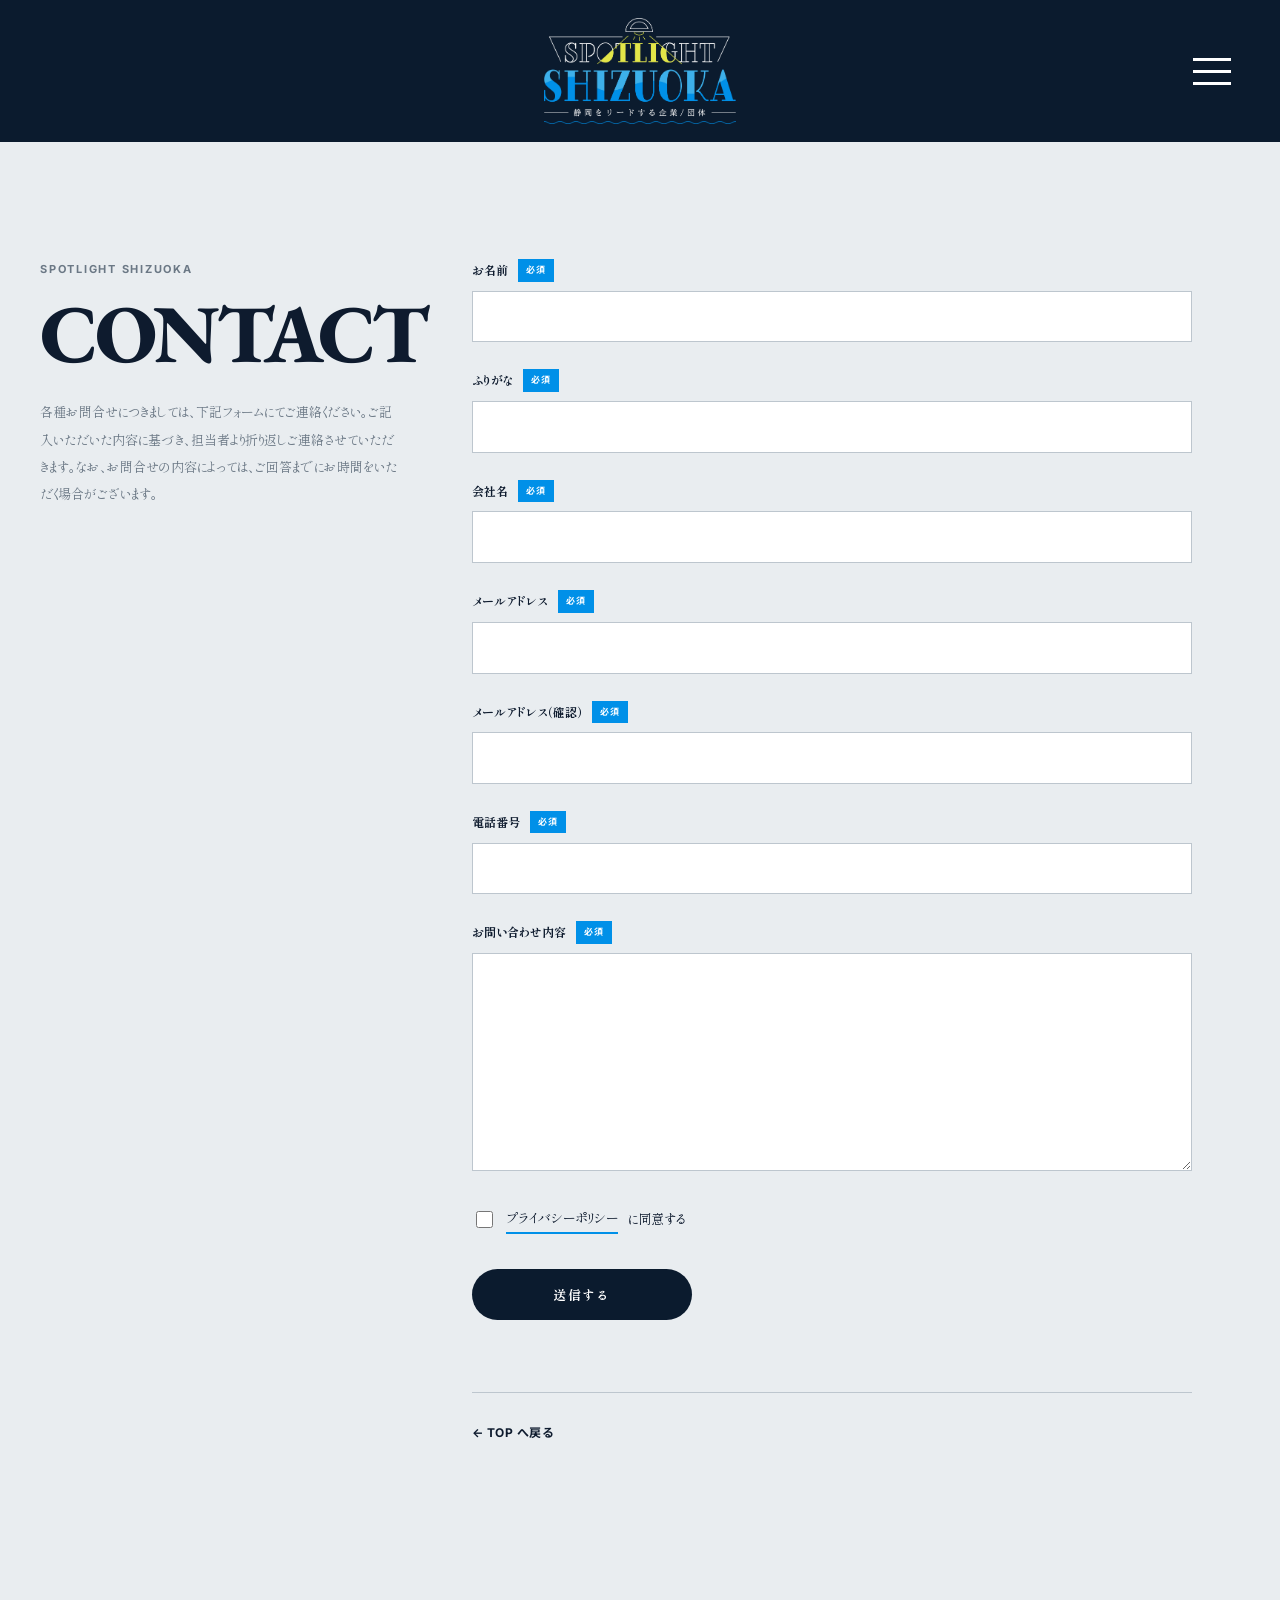
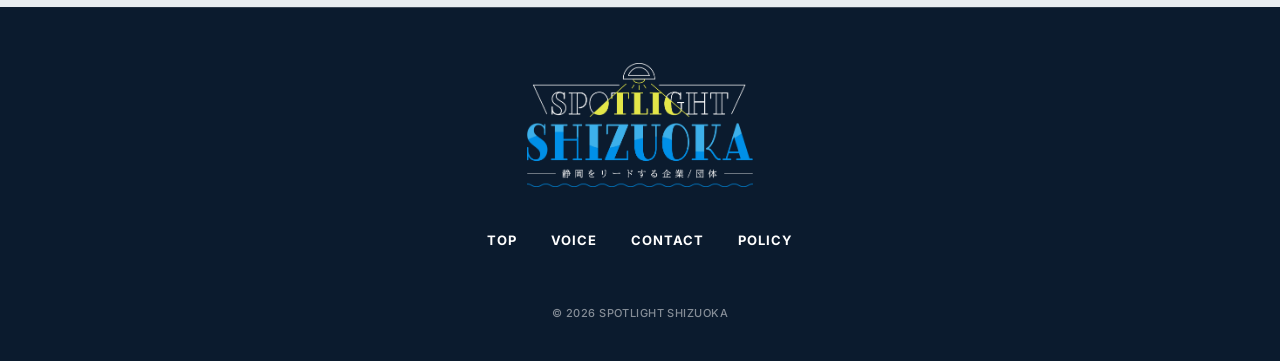
==== commit 67089795: "記事ページの体裁を整え・footer 刷新・VOICE の送りを押せると分かる形に ■ 記事ページ MY STORY のラベルを撤去し、章の区切りは見出しの上の罫に置き換えた。 写真は本文に回り込ませ" ====
--- a/contact.html
+++ b/contact.html
@@ -98,6 +98,8 @@
     <p class="l-footer__logo"><img src="assets/img/logo.png" alt="SPOTLIGHT SHIZUOKA" width="1034" height="569"></p>
     <nav class="l-footer__nav" aria-label="フッター">
       <ul>
+        <li><a href="index.html">TOP</a></li>
+        <li><a href="index.html#group-01">VOICE</a></li>
         <li><a href="contact.html">CONTACT</a></li>
         <li><a href="privacy.html">POLICY</a></li>
       </ul>
--- a/assets/css/style.css
+++ b/assets/css/style.css
@@ -228,18 +228,43 @@
   );
 }
 
+/* 上から「サイトのロゴ → 案内 → 協力 → 著作表示」。
+   一定間隔で並べると4つが同じ重さに見えるので、
+   間の取り方で「主役・案内・添え物」の順に読ませる */
 .l-footer__inner {
   display: grid;
-  gap: 30px;
   justify-items: center;
   text-align: center;
 }
 
-/* 放送局は白の版に載せたロゴで置く（ヘッダー・ABOUT と同じ扱い） */
+/* 協力。案内から一本の線で切り離し、添え物として置く */
+.l-footer__station {
+  display: grid;
+  gap: 12px;
+  justify-items: center;
+  width: 100%;
+  max-width: 420px;
+  margin-top: 52px;
+  padding-top: 44px;
+  border-top: 1px solid rgba(255, 255, 255, .16);
+}
+
+.l-footer__station-label {
+  font-family: var(--font-ui);
+  font-size: 11px;
+  font-weight: 700;
+  letter-spacing: .24em;
+  /* 字間を開けると最後の1文字ぶん左に寄るので、その分だけ戻す */
+  text-indent: .24em;
+  color: rgba(255, 255, 255, .58);
+}
+
+/* ロゴは地色が焼き込まれた素材なので、白の版に載せる
+   （ヘッダー・放送のお知らせの円と同じ扱い） */
 .l-footer__station a {
   display: inline-flex;
   align-items: center;
-  padding: 8px 14px;
+  padding: 12px 20px;
   background-color: var(--color-white);
   transition: opacity var(--dur) var(--ease);
 }
@@ -250,41 +275,82 @@
 
 .l-footer__station img {
   width: auto;
-  height: 24px;
-}
-
+  height: 44px;
+}
+
+/* このフッターの主役。他より一段大きく置く */
 .l-footer__logo img {
   width: auto;
-  height: 88px;
+  height: 124px;
+}
+
+.l-footer__nav {
+  margin-top: 34px;
 }
 
 .l-footer__nav ul {
   display: flex;
   flex-wrap: wrap;
   justify-content: center;
-  gap: 26px;
+  gap: 10px 34px;
 }
 
 .l-footer__nav a {
+  display: inline-block;
   font-family: var(--font-ui);
-  font-size: 12px;
+  font-size: 13px;
   font-weight: 700;
-  letter-spacing: .04em;
-  padding-block: 4px;
+  letter-spacing: .08em;
+  padding-block: 6px;
   border-bottom: 2px solid transparent;
-  transition: border-color var(--dur) var(--ease);
+  transition: border-color var(--dur) var(--ease), color var(--dur) var(--ease);
 }
 
 .l-footer__nav a:hover {
   border-bottom-color: var(--color-blue-light);
+  color: var(--color-blue-light);
 }
 
 .l-footer__copy {
+  margin-top: 40px;
   font-family: var(--font-ui);
   font-size: 11px;
   font-weight: 500;
   letter-spacing: .04em;
   color: rgba(255, 255, 255, .5);
+}
+
+/* 狭い画面。間を詰めて、案内は2列に折り返させる */
+@media (max-width: 600px) {
+  .l-footer {
+    padding-block: 44px 30px;
+  }
+
+  .l-footer__logo img {
+    height: 84px;
+  }
+
+  .l-footer__nav {
+    margin-top: 26px;
+  }
+
+  .l-footer__nav ul {
+    gap: 8px 24px;
+  }
+
+  .l-footer__station {
+    margin-top: 36px;
+    padding-top: 30px;
+  }
+
+  .l-footer__station img {
+    height: 36px;
+  }
+
+  .l-footer__copy {
+    margin-top: 28px;
+    font-size: 10px;
+  }
 }
 
 
@@ -618,44 +684,6 @@
 /* ドロワーを開いている間は背面を固定する */
 .is-drawer-open {
   overflow: hidden;
-}
-
-/* --------------------------------------------------------------
-   Component / typeband（背景に敷く大きな英字）
-   主役にしない。濃紺の細い輪郭だけで、誌面のアクセントとして置く。
-   スクロール量は main.js が --typeband-shift へ渡す
-   -------------------------------------------------------------- */
-.c-typeband {
-  overflow: hidden;
-  pointer-events: none;
-  -webkit-user-select: none;
-  user-select: none;
-}
-
-.c-typeband__text {
-  width: max-content;
-  margin: 0;
-  white-space: nowrap;
-  font-family: var(--font-display);
-  font-size: clamp(80px, 15vw, 220px);
-  font-weight: 500;
-  line-height: .9;
-  letter-spacing: .02em;
-  margin-left: -3vw;   /* 端で見切れるところから始めて、誌面の一部に見せる */
-  color: transparent;
-  -webkit-text-stroke: 1px rgba(11, 27, 46, .10);
-  transform: translateX(var(--typeband-shift, 0px));
-  will-change: transform;
-}
-
-/* セクションの切り替わりに置く帯 */
-.c-typeband--divider {
-  margin-top: 10vh;
-  padding-block: 2vh;
-}
-
-.c-typeband--divider .c-typeband__text {
-  font-size: clamp(60px, 11vw, 160px);
 }
 
 /* --------------------------------------------------------------
@@ -788,11 +816,17 @@
   --opening-horizon: 72%;           /* 水平線の高さ。空と海、曙光の中心をここで揃える */
   --opening-onair-size: 200px;     /* 放送のお知らせの円の直径 */
   --opening-veil: .22;              /* 写真全体にかける暗さ。ここ1つで明暗を調整する */
-  --opening-photo-horizon: 67.3%;   /* 写真の中で水平線がある高さ。写真を替えたら測り直す */
+  --opening-contrast: 1.22;         /* 写真そのものの明暗の開き。上げるほど締まる */
+  --opening-saturate: 1.08;
+  --opening-photo-horizon: 63.3%;   /* 写真の中で水平線がある高さ。写真を替えたら測り直す */
   /* 写真をどこまで拡大して置くか。画面をどう覆うかと、
      手前にどこまで砂浜を入れるかがこれで決まる */
   --opening-scene-width: max(100vw, 205svh);
-  --opening-wave: 20px;             /* 照り返しの筋の周期。送る距離もこれと同じにする */
+  /* 照り返しの筋の周期。3層をそれぞれ 1 / 1.2 / 1.5 倍の周期にして
+     互いにずらし、規則的な櫛に見えないようにする。
+     送る距離は3つの最小公倍数（＝6倍）にすると、どの層も
+     ちょうど整数回ぶん進んで継ぎ目が出ない */
+  --opening-wave: 20px;
   --opening-beam-turn: 16s;         /* 光が一周する時間。ロゴの明滅もこれに乗せる */
   /* ランプから見たロゴの方角。画面比で 79〜86度に収まるので代表値を置く。
      光の始まりをこの角度の 90度手前にしてあるので、
@@ -860,6 +894,13 @@
   transform: scale(var(--opening-image-scale));
   transform-origin: center center;
   will-change: transform;
+}
+
+/* 切り抜きの中は最初モノクロ。穴が全画面へ広がるのに合わせて色が戻る
+   （--opening-window-gray を main.js が 1 → 0 へ送る）。
+   演出のない状態では最初からカラー */
+.has-js .opening-window__image {
+  filter: grayscale(var(--opening-window-gray, 0));
 }
 
 /* 放送のお知らせ。正円のシール。
@@ -1019,6 +1060,8 @@
   height: 100vh;          /* 古い Safari 向けの控え */
   height: 100svh;
   background-color: var(--color-navy);
+  /* 切り抜きの中の色。頭出しはモノクロで、main.js が 0 まで送る */
+  --opening-window-gray: 1;
 }
 
 /* Hero の地の入れ物。sticky と同じ大きさなので、中の要素の座標は変わらない。
@@ -1056,6 +1099,9 @@
   background-position: center;
   background-size: cover;
   background-repeat: no-repeat;
+  /* 写真そのものの明暗を開く。上に重ねる覆いは平らな面なので、
+     こちらを締めないと空も海も同じ濃さに寄ってしまう */
+  filter: contrast(var(--opening-contrast)) saturate(var(--opening-saturate));
 }
 
 /* 写真の上のネイビー。上端はヘッダーと同じ色そのもので始めて一枚の面につなぎ、
@@ -1072,15 +1118,19 @@
   background-image:
     /* ロゴの背後をもう一段落とす */
     radial-gradient(62% 36% at 50% 44%,
-      rgba(11, 27, 46, .42), transparent 80%),
+      rgba(11, 27, 46, .44), transparent 80%),
+    /* 水平線（72%）のあたりだけ覆いを薄くして曙光を抜き、
+       上の空と手前の砂浜は逆に沈める。平らに掛けると写真の
+       明暗がそのまま潰れるので、ここで山と谷を作る */
     linear-gradient(to bottom,
       var(--color-navy) 0,
-      rgba(11, 27, 46, .76) 11%,
-      rgba(11, 27, 46, .52) 30%,
-      rgba(11, 27, 46, .46) 50%,
-      rgba(11, 27, 46, .50) 66%,
-      rgba(9, 22, 38, .58) 80%,
-      rgba(5, 14, 26, .78) 100%),
+      rgba(11, 27, 46, .82) 11%,
+      rgba(11, 27, 46, .64) 30%,
+      rgba(11, 27, 46, .54) 50%,
+      rgba(11, 27, 46, .34) 66%,
+      rgba(11, 27, 46, .28) 74%,
+      rgba(9, 22, 38, .58) 84%,
+      rgba(5, 14, 26, .88) 100%),
     /* 全体の暗さ。調整はこの1つの変数だけで足りる */
     linear-gradient(
       rgba(4, 12, 24, var(--opening-veil)),
@@ -1116,8 +1166,7 @@
    水平線から手前へ倒した面に乗せているので、奥へ向かって自然にすぼまり、
    粒も奥ほど詰まる（帯や階段には見えない）。
    面の左端は画面の -80% にあるので、灯台（画面の 13%）は
-   面の幅 260% のうち (13 + 80) / 260 ≒ 35.8% にあたる。
-   送るのは筋の周期ちょうどぶんなので、いつまで回しても継ぎ目は出ない */
+   面の幅 260% のうち (13 + 80) / 260 ≒ 35.8% にあたる */
 .has-js .opening-hero__sea::after {
   content: "";
   position: absolute;
@@ -1127,22 +1176,43 @@
   height: 300%;
   transform-origin: 50% 0;
   will-change: transform;
-  filter: blur(1.1px);
+  filter: blur(2.2px);
+  /* 筋は帯ではなく「ふくらみ」。透明から立ち上がって山を作り、また透明へ
+     戻す形にして、端に線が出ないようにする。
+     3層は周期（1 / 1.2 / 1.5倍）も角度も違うので、重なりが場所ごとに
+     変わり、同じ並びが繰り返して見えない */
   background-image:
     repeating-linear-gradient(.4deg,
-      rgba(255, 241, 216, .95) 0 3px, transparent 3px var(--opening-wave)),
+      transparent 0,
+      rgba(255, 241, 216, .08) calc(var(--opening-wave) * .09),
+      rgba(255, 241, 216, .58) calc(var(--opening-wave) * .20),
+      rgba(255, 241, 216, .08) calc(var(--opening-wave) * .31),
+      transparent               calc(var(--opening-wave) * .44),
+      transparent               var(--opening-wave)),
     repeating-linear-gradient(-.62deg,
-      rgba(255, 226, 180, .65) 0 2px, transparent 2px var(--opening-wave));
-  -webkit-mask-image: radial-gradient(14% 48% at 35.8% 0,
-    #000, rgba(0, 0, 0, .64) 38%, transparent 78%);
-  mask-image: radial-gradient(14% 48% at 35.8% 0,
-    #000, rgba(0, 0, 0, .64) 38%, transparent 78%);
-  animation: opening-swell 9s linear infinite;
-}
-
+      transparent 0,
+      rgba(255, 226, 180, .05) calc(var(--opening-wave) * .31),
+      rgba(255, 226, 180, .30) calc(var(--opening-wave) * .50),
+      rgba(255, 226, 180, .05) calc(var(--opening-wave) * .69),
+      transparent               calc(var(--opening-wave) * .89),
+      transparent               calc(var(--opening-wave) * 1.2)),
+    repeating-linear-gradient(1.05deg,
+      transparent 0,
+      rgba(206, 230, 255, .16) calc(var(--opening-wave) * .72),
+      transparent               calc(var(--opening-wave) * 1.29),
+      transparent               calc(var(--opening-wave) * 1.5));
+  -webkit-mask-image: radial-gradient(16% 52% at 35.8% 0,
+    #000, rgba(0, 0, 0, .58) 34%, rgba(0, 0, 0, .18) 62%, transparent 84%);
+  mask-image: radial-gradient(16% 52% at 35.8% 0,
+    #000, rgba(0, 0, 0, .58) 34%, rgba(0, 0, 0, .18) 62%, transparent 84%);
+  animation: opening-swell 54s linear infinite;
+}
+
+/* 送る距離は3層の周期の最小公倍数（20 / 24 / 30 の 6倍 = 120px）。
+   どの層も整数回ぶん進んで元に戻るので、繰り返しの継ぎ目が出ない */
 @keyframes opening-swell {
   from { transform: rotateX(72deg) translateY(0); }
-  to   { transform: rotateX(72deg) translateY(var(--opening-wave)); }
+  to   { transform: rotateX(72deg) translateY(calc(var(--opening-wave) * 6)); }
 }
 
 
@@ -1416,6 +1486,11 @@
   transform: none;
 }
 
+/* 演出なし。色を戻す送りが走らないので最初からカラーで出す */
+.opening-hero.is-static .opening-window__image {
+  filter: none;
+}
+
 .opening-hero.is-static .opening-window {
   position: relative;
   right: auto;
@@ -1453,6 +1528,8 @@
     height: auto;
     overflow: visible;
     background: none;
+    /* 色を戻す演出が走らないので、最初からカラーで出す */
+    --opening-window-gray: 0;
   }
 
   .has-js .opening-hero__sticky::before,
@@ -1659,24 +1736,44 @@
   color: var(--color-sub);
 }
 
-/* 送りボタンは見出しの右端に小さく */
+/* 送り。地色に線1本だと押せることに気づかれないので、
+   濃紺で塗って「操作するもの」として立たせ、添え書きを付ける */
 .p-voice__nav {
   display: flex;
-  gap: 10px;
-  margin-left: auto;
+  flex-wrap: wrap;
+  align-items: center;
+  gap: 10px 12px;
+}
+
+/* 添え書きはボタンの上に1行で置く（order:-1 と幅100%で先頭の行に回す） */
+.p-voice__nav-label {
+  order: -1;
+  flex-basis: 100%;
+  font-family: var(--font-ui);
+  font-size: 10px;
+  font-weight: 700;
+  letter-spacing: .14em;
+  line-height: 1.4;
+  color: var(--color-sub);
 }
 
 .p-voice__arrow {
   position: relative;
-  width: 40px;
-  height: 40px;
+  flex: none;
+  width: 52px;
+  height: 52px;
   padding: 0;
-  border: 1px solid var(--color-line-strong);
+  border: 0;
   border-radius: 999px;
-  background: none;
-  color: inherit;
+  background-color: var(--color-navy);
+  color: var(--color-white);
   cursor: pointer;
-  transition: border-color var(--dur) var(--ease), color var(--dur) var(--ease), opacity var(--dur) var(--ease);
+  box-shadow: 0 6px 16px rgba(11, 27, 46, .22);
+  transition:
+    background-color var(--dur) var(--ease),
+    transform var(--dur) var(--ease),
+    box-shadow var(--dur) var(--ease),
+    opacity var(--dur) var(--ease);
 }
 
 .p-voice__arrow::before {
@@ -1684,18 +1781,29 @@
   position: absolute;
   top: 50%;
   left: 50%;
-  width: 8px;
-  height: 8px;
-  border-top: 1.5px solid currentColor;
-  border-right: 1.5px solid currentColor;
-}
-
-.p-voice__arrow--prev::before { transform: translate(-40%, -50%) rotate(-135deg); }
-.p-voice__arrow--next::before { transform: translate(-60%, -50%) rotate(45deg); }
+  width: 10px;
+  height: 10px;
+  border-top: 2px solid currentColor;
+  border-right: 2px solid currentColor;
+}
+
+.p-voice__arrow--left::before  { transform: translate(-35%, -50%) rotate(-135deg); }
+.p-voice__arrow--right::before { transform: translate(-65%, -50%) rotate(45deg); }
 
 .p-voice__arrow:hover:not(:disabled) {
-  border-color: var(--color-blue);
-  color: var(--color-blue);
+  background-color: var(--color-blue);
+  transform: translateY(-2px);
+  box-shadow: 0 10px 22px rgba(0, 144, 232, .32);
+}
+
+.p-voice__arrow:active:not(:disabled) {
+  transform: translateY(0);
+  box-shadow: 0 4px 10px rgba(11, 27, 46, .24);
+}
+
+.p-voice__arrow:focus-visible {
+  outline: 2px solid var(--color-blue);
+  outline-offset: 3px;
 }
 
 .p-voice__arrow:disabled {
@@ -1874,8 +1982,7 @@
   }
 
   .p-voice__nav {
-    margin-top: 10px;
-    margin-left: 0;
+    margin-top: 18px;
   }
 }
 
@@ -1992,6 +2099,12 @@
   display: block;
 }
 
+/* 空き枠は中身が浅い。実グループと同じ「1画面ぶん」を確保すると
+   下に大きな余白が残るので、中身なりの高さに畳む */
+.p-voice--coming {
+  min-height: 0;
+}
+
 @media (max-width: 900px) {
   .p-voice__coming {
     min-height: 200px;
@@ -2164,12 +2277,18 @@
 
 /* --------------------------------------------------------------
    Project / article（entry.html。main.js が中身を生成する）
-   構成は「人物ヘッダー → MY STORY → 中央見出し → 本文（Q&A可）」
+   構成は「人物ヘッダー → 中央見出し → 本文（Q&A可）」。
+   単独の写真は本文に回り込ませ、連続した写真は記事幅いっぱいの帯にする
    -------------------------------------------------------------- */
 .p-article {
   max-width: 1120px;
   /* ヘッダー直下に余白を持たせて詰まって見えないようにする */
   padding-block: 104px 12vh;
+  /* Q/A のバッジの大きさ。地の文もこのぶん下げて、
+     本文の頭を1本の線に揃える（揃っていないと段が変わって見える） */
+  --article-badge: 28px;
+  --article-badge-gap: 14px;
+  --article-indent: calc(var(--article-badge) + var(--article-badge-gap));
 }
 
 /* 頭は写真＝左 / 人物情報＝右 */
@@ -2266,27 +2385,20 @@
   grid-column: full-start / full-end;
 }
 
-/* 章の頭に置くラベル */
-.p-article__label {
-  width: fit-content;
-  margin: 96px auto 0;
-  padding: 7px 26px;
-  border: 1px solid var(--color-blue);
-  border-radius: 999px;
-  font-family: var(--font-ui);
-  font-size: 10px;
-  font-weight: 700;
-  letter-spacing: .2em;
-  line-height: 1;
-  color: var(--color-blue);
-}
-
-.p-article__label:first-child {
-  margin-top: 0;
-}
-
+/* 読み幅のかたまり。写真の回り込みはこの中だけで効かせる。
+   最後に回り込みを解いておかないと、次のかたまりへ食い込む */
+.p-article__text::after {
+  content: "";
+  display: block;
+  clear: both;
+}
+
+/* 章の頭。前の章と切り離したいので、回り込みも解いてから置く */
 .p-article__heading {
-  margin: 26px auto 44px;
+  clear: both;
+  margin: 96px auto 44px;
+  padding-top: 44px;
+  border-top: 1px solid var(--color-line-strong);
   font-size: clamp(19px, 2.2vw, 28px);
   font-weight: 700;
   line-height: 1.6;
@@ -2294,25 +2406,48 @@
   text-align: center;
 }
 
+/* 記事の1本目だけは、上に何もないので罫も間も要らない。
+   「かたまりの先頭」で判定すると、写真の帯でかたまりが分かれた先の
+   見出しまで間が消えて帯に貼り付いてしまうので、
+   記事の先頭のかたまりに限る */
+.p-article__content > .p-article__text:first-child > .p-article__heading:first-child {
+  margin-top: 0;
+  padding-top: 0;
+  border-top: 0;
+}
+
+/* 写真の帯の直後。帯そのものが区切りなので罫は重ねず、間だけ取る */
+.c-marquee + .p-article__text > .p-article__heading:first-child {
+  padding-top: 0;
+  border-top: 0;
+}
+
+/* 地の文。Q/A と頭を揃えるため、バッジぶん下げる */
 .p-article__p {
-  margin-top: 22px;
+  margin-top: 30px;
+  padding-left: var(--article-indent);
   font-weight: 400;
-  line-height: 2.25;
+  line-height: 2.05;
 }
 
 /* 質問と回答。データが type:"q" / "a" を持つときだけ出る */
 .p-article__qa {
   display: grid;
-  grid-template-columns: 28px 1fr;
-  gap: 14px;
-  margin-top: 26px;
+  grid-template-columns: var(--article-badge) 1fr;
+  gap: var(--article-badge-gap);
+  margin-top: 38px;
+}
+
+/* 回答は質問の続きなので近づけ、次の問いとの間を空けて対にする */
+.p-article__qa--a {
+  margin-top: 18px;
 }
 
 .p-article__badge {
   display: grid;
   place-items: center;
-  width: 28px;
-  height: 28px;
+  width: var(--article-badge);
+  height: var(--article-badge);
   margin-top: 3px;
   font-family: var(--font-ui);
   font-size: 12px;
@@ -2331,7 +2466,7 @@
 }
 
 .p-article__qa-text {
-  line-height: 2.1;
+  line-height: 2.05;
 }
 
 .p-article__qa--q .p-article__qa-text {
@@ -2342,14 +2477,38 @@
   font-weight: 400;
 }
 
+/* 単独の写真は本文に回り込ませる。
+   出てくる順に右・左と振り分けて、片側に寄らないようにする */
 .p-article__figure {
-  margin-top: 40px;
+  float: right;
+  width: min(38%, 320px);
+  margin: 8px 0 30px 40px;
+}
+
+.p-article__figure--left {
+  float: left;
+  margin: 8px 40px 30px 0;
+}
+
+/* 後ろに本文が続かない写真は、回り込ませても横が空くだけ。
+   記事を締める1枚として幅いっぱいに置く
+   （::after は擬似要素なので :last-child の判定には入らない） */
+.p-article__text > .p-article__figure:last-child {
+  float: none;
+  width: 100%;
+  margin: 48px 0 0;
+}
+
+.p-article__figure img {
+  display: block;
+  width: 100%;
 }
 
 .p-article__caption {
   margin-top: 10px;
   font-size: 11px;
   font-weight: 400;
+  line-height: 1.8;
   color: var(--color-sub);
 }
 
@@ -2394,8 +2553,39 @@
     margin-top: 52px;
   }
 
-  .p-article__label {
+  /* 幅がないので、バッジも頭を下げる量も詰める */
+  .p-article {
+    --article-badge: 22px;
+    --article-badge-gap: 10px;
+  }
+
+  .p-article__badge {
+    font-size: 10px;
+  }
+
+  .p-article__heading {
     margin-top: 68px;
+    padding-top: 34px;
+  }
+
+  .p-article__p {
+    margin-top: 24px;
+  }
+
+  .p-article__qa {
+    margin-top: 30px;
+  }
+
+  .p-article__qa--a {
+    margin-top: 14px;
+  }
+
+  /* 幅がないので回り込ませない。写真は1枚ずつ横いっぱいに置く */
+  .p-article__figure,
+  .p-article__figure--left {
+    float: none;
+    width: 100%;
+    margin: 34px 0;
   }
 }
 
@@ -2537,10 +2727,6 @@
     height: 100%;
     transform: none;
   }
-
-  .c-typeband__text {
-    transform: none;
-  }
 }
 
 
